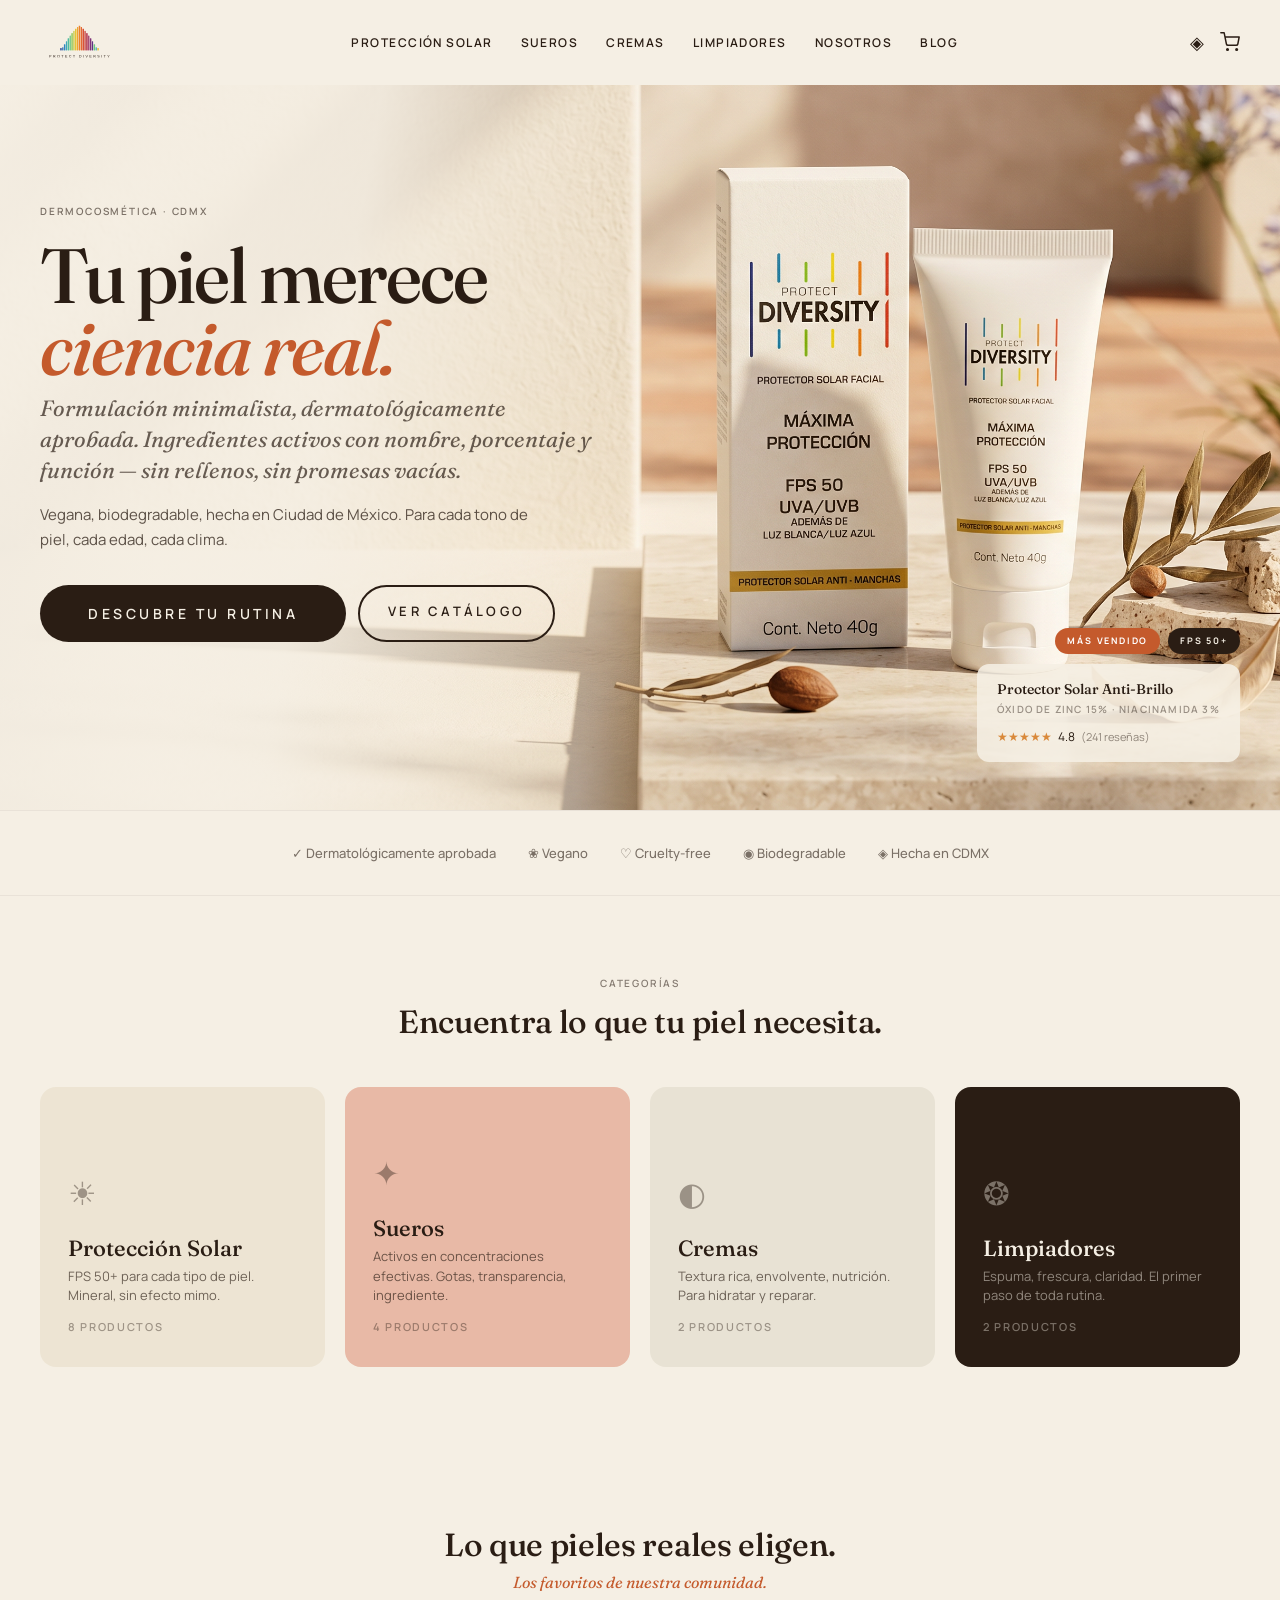
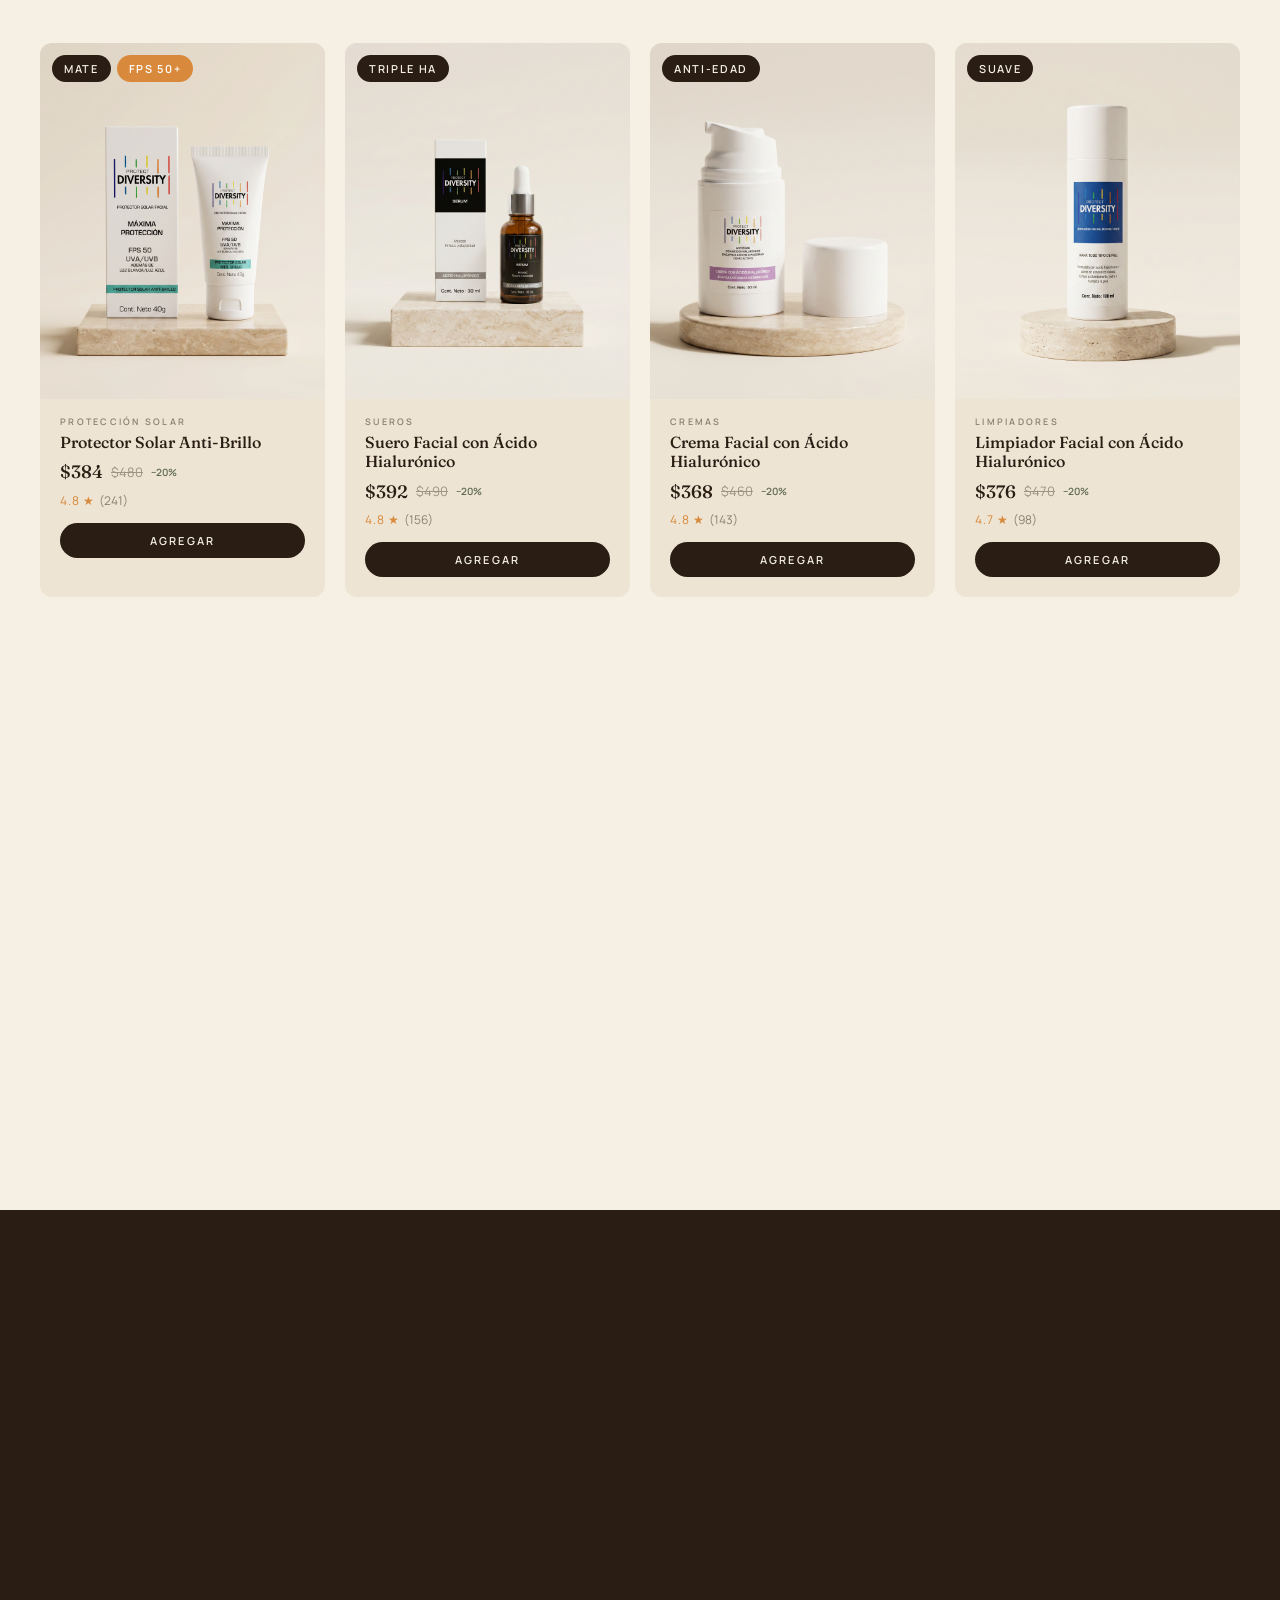
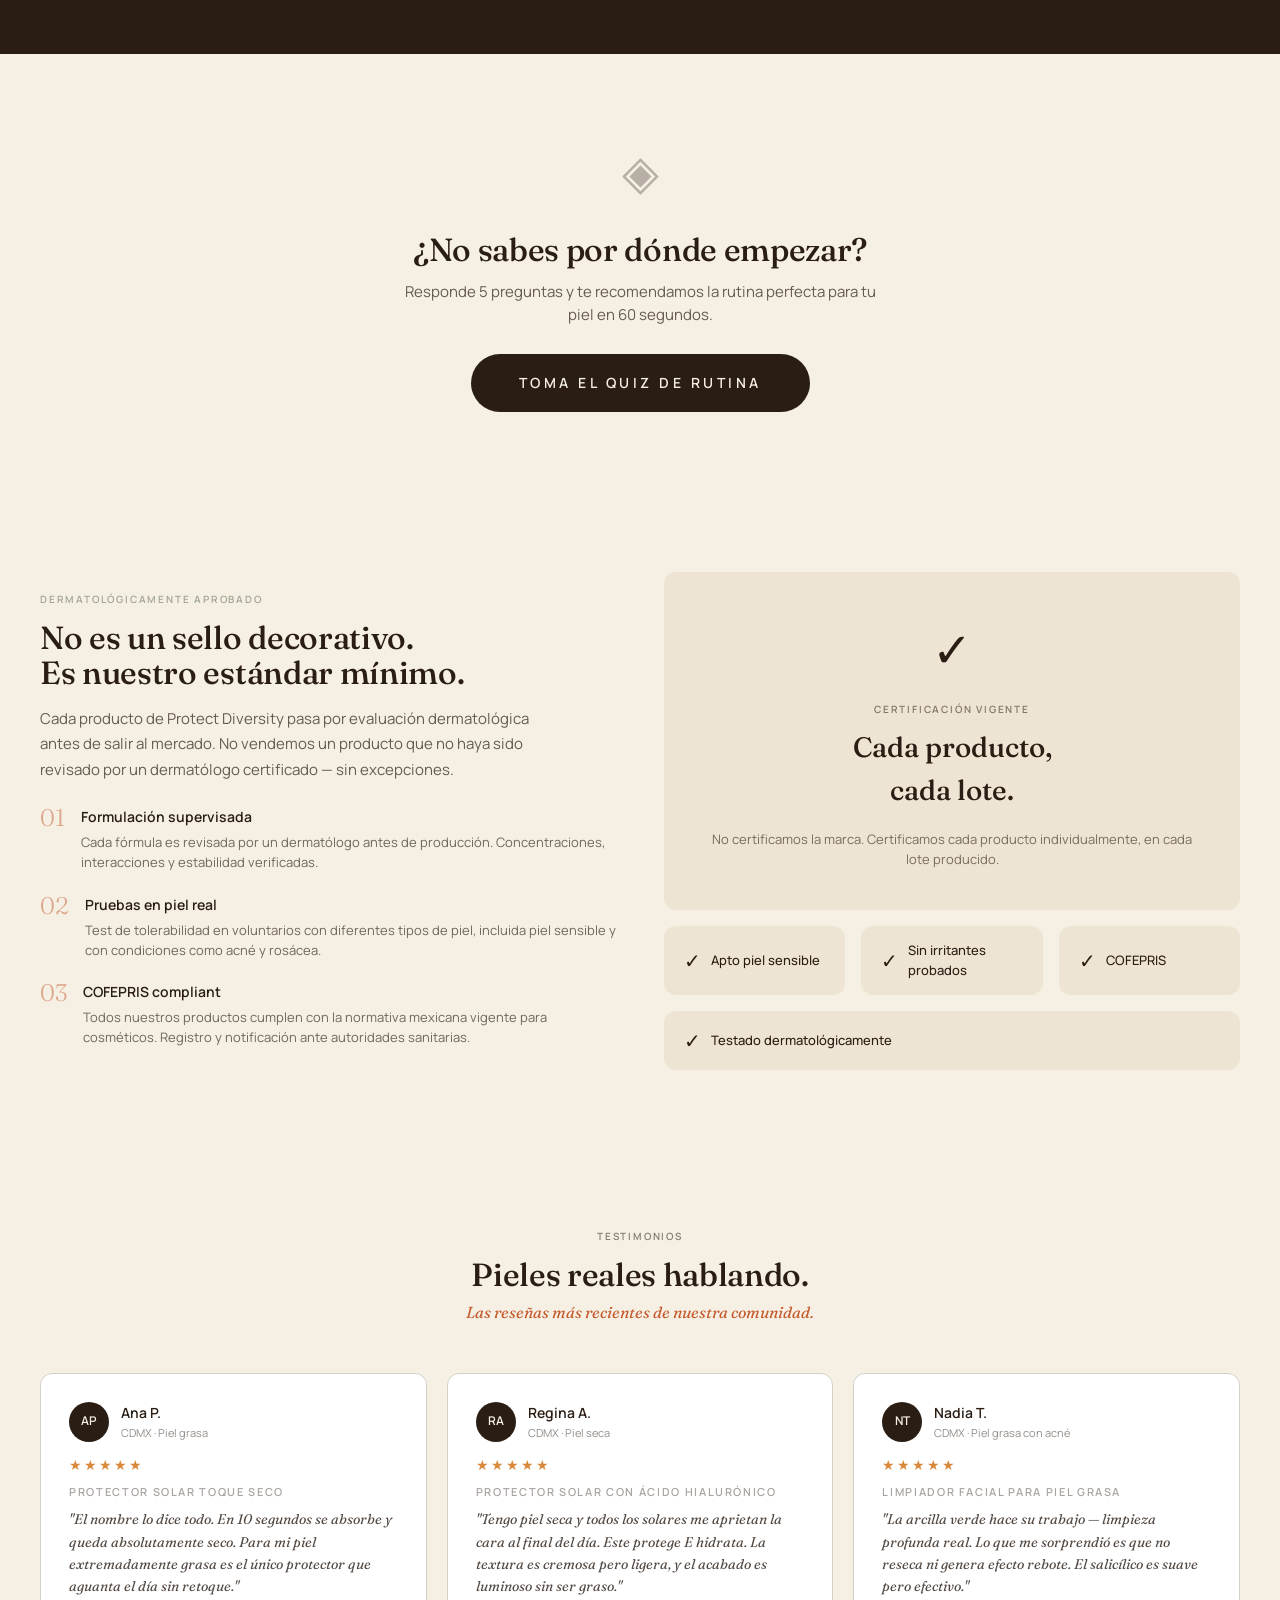
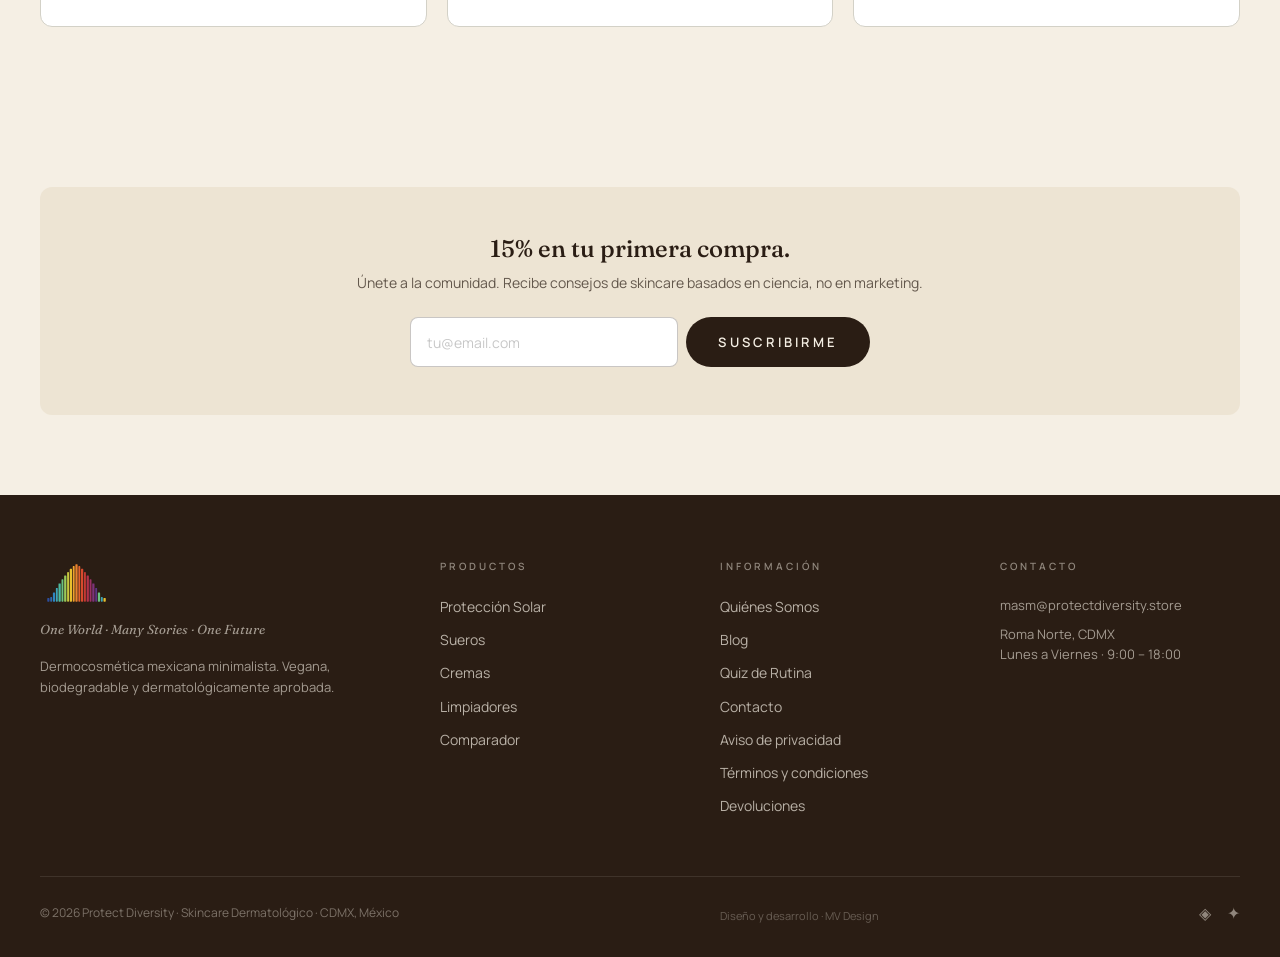
==== index.html @ a9a3f717 "Cliente feedback batch 1: white cast → efecto mimo, SPF → FPS (total), lado a lado → frente a frente" ====
<!DOCTYPE html>
<html lang="es">
<head>
<meta charset="UTF-8">
<meta name="viewport" content="width=device-width, initial-scale=1.0">
<title>Protect Diversity — Skincare Dermatológico · CDMX</title>
<meta name="description" content="Dermocosmética mexicana minimalista. Vegana, biodegradable y dermatológicamente aprobada. Formulada para la diversidad real de pieles mexicanas.">
<meta property="og:type" content="website">
<meta property="og:title" content="Protect Diversity — Skincare Dermatológico · CDMX">
<meta property="og:description" content="Dermocosmética mexicana minimalista. Vegana, biodegradable y dermatológicamente aprobada. Formulada para la diversidad real de pieles mexicanas.">
<meta property="og:image" content="https://protectdiversity.store/img/banners/magnific_premium-sunscreen-website_gJvVzaPSXO.png">
<meta property="og:locale" content="es_MX">
<meta name="twitter:card" content="summary_large_image">
<meta name="twitter:title" content="Protect Diversity — Skincare Dermatológico · CDMX">
<meta name="twitter:description" content="Dermocosmética mexicana minimalista. Vegana, biodegradable y dermatológicamente aprobada. Formulada para la diversidad real de pieles mexicanas.">
<meta name="description" content="Dermocosmética mexicana minimalista. Vegana, biodegradable y dermatológicamente aprobada. Formulada para la diversidad real de pieles mexicanas.">
<link rel="preconnect" href="https://fonts.googleapis.com">
<link rel="preconnect" href="https://fonts.gstatic.com" crossorigin>
<link href="https://fonts.googleapis.com/css2?family=Fraunces:ital,opsz,wght@0,9..144,300;0,9..144,400;0,9..144,500;0,9..144,600;1,9..144,400;1,9..144,500&family=Manrope:wght@300;400;500;600;700&display=swap" rel="stylesheet">
<link rel="stylesheet" href="css/global.css">
<style>
/* ── HOME-SPECIFIC STYLES ── */

/* Hero */
.home-hero {
  min-height: 90vh;
  display: flex;
  align-items: center;
  padding-top: 100px;
  padding-bottom: 64px;
  position: relative;
  overflow: hidden;
}
.home-hero-bg {
  position: absolute;
  inset: 0;
  width: 100%;
  height: 100%;
  object-fit: cover;
  object-position: center;
  z-index: 0;
}
.home-hero-overlay {
  position: absolute;
  inset: 0;
  background: linear-gradient(100deg,
    rgba(245,239,228,0.97) 0%,
    rgba(245,239,228,0.90) 28%,
    rgba(245,239,228,0.20) 48%,
    rgba(245,239,228,0.00) 62%
  );
  z-index: 1;
}
.home-hero .container {
  position: relative;
  z-index: 2;
  width: 100%;
}
.home-hero-content {
  max-width: 560px;
  position: relative;
  z-index: 2;
}

/* Floating product card — bottom right */
.home-hero-product-float {
  position: absolute;
  bottom: 48px;
  right: var(--pad-desktop);
  z-index: 3;
  display: flex;
  flex-direction: column;
  align-items: flex-end;
  gap: 10px;
}
.home-hero-badges {
  display: flex;
  gap: 8px;
}
.home-hero-rank-badge {
  background: var(--terracota);
  color: var(--blanco);
  font-family: 'Manrope', sans-serif;
  font-size: 9px;
  font-weight: 700;
  letter-spacing: 0.2em;
  text-transform: uppercase;
  padding: 6px 12px;
  border-radius: 999px;
}
.home-hero-spf-badge {
  background: var(--cacao);
  color: var(--crema);
  font-family: 'Manrope', sans-serif;
  font-size: 9px;
  font-weight: 700;
  letter-spacing: 0.2em;
  text-transform: uppercase;
  padding: 6px 12px;
  border-radius: 999px;
}
.home-hero-product-meta {
  background: rgba(245,239,228,0.88);
  backdrop-filter: blur(12px);
  -webkit-backdrop-filter: blur(12px);
  border-radius: 12px;
  padding: 16px 20px;
  min-width: 240px;
}
.home-hero-product-meta-name {
  font-family: 'Fraunces', serif;
  font-size: 14px;
  font-weight: 500;
  color: var(--cacao);
  margin-bottom: 4px;
  line-height: 1.3;
}
.home-hero-product-meta-ingr {
  font-family: 'Manrope', sans-serif;
  font-size: 10px;
  font-weight: 600;
  text-transform: uppercase;
  letter-spacing: 0.12em;
  opacity: 0.45;
  color: var(--cacao);
  margin-bottom: 10px;
}
.home-hero-product-meta-rating {
  display: flex;
  align-items: center;
  gap: 6px;
  font-size: 12px;
  color: var(--cacao);
}
.home-hero-product-meta-rating .stars { color: var(--ocre); }
.home-hero-product-meta-rating .count { opacity: 0.5; font-size: 11px; }
.home-hero-eyebrow {
  margin-bottom: 20px;
  color: var(--cacao);
  opacity: 0.6;
}
.home-hero h1 {
  font-family: 'Fraunces', serif;
  font-size: clamp(48px, 6vw, 80px);
  font-weight: 500;
  line-height: 0.95;
  letter-spacing: -0.025em;
  margin-bottom: 8px;
}
.home-hero h1 em {
  font-style: italic;
  color: var(--terracota);
}
.home-hero-sub {
  font-family: 'Fraunces', serif;
  font-style: italic;
  font-size: clamp(18px, 2vw, 22px);
  color: var(--cacao);
  opacity: 0.7;
  margin-bottom: 16px;
  line-height: 1.4;
}
.home-hero-desc {
  font-size: 15px;
  line-height: 1.7;
  opacity: 0.75;
  margin-bottom: 32px;
  max-width: 520px;
}
.home-hero-ctas {
  display: flex;
  gap: 12px;
  flex-wrap: wrap;
}

/* Trust bar */
.trust-bar {
  padding: 32px 0;
  border-top: 1px solid rgba(42,29,20,0.06);
  border-bottom: 1px solid rgba(42,29,20,0.06);
}
.trust-bar .trust-strip { justify-content: center; gap: 32px; }
.trust-bar .trust-badge { font-size: 13px; opacity: 0.6; gap: 6px; }

/* Categories */
.categories-grid {
  display: grid;
  grid-template-columns: repeat(4, 1fr);
  gap: 20px;
}
.category-card {
  border-radius: 16px;
  padding: 40px 28px 32px;
  min-height: 280px;
  display: flex;
  flex-direction: column;
  justify-content: flex-end;
  position: relative;
  overflow: hidden;
  cursor: pointer;
  transition: transform var(--dur-md) var(--ease-out), box-shadow var(--dur-md) var(--ease-out);
  text-decoration: none;
  color: inherit;
}
@media (hover: hover) and (pointer: fine) {
  .category-card:hover { transform: translateY(-5px); box-shadow: 0 12px 32px rgba(42,29,20,0.1); }
  .cat-limpiadores:hover { color: var(--crema); }
}
.category-card-icon {
  font-size: 32px;
  margin-bottom: 16px;
  opacity: 0.4;
}
.category-card h3 {
  font-family: 'Fraunces', serif;
  font-size: 22px;
  font-weight: 500;
  margin-bottom: 6px;
}
.category-card p { font-size: 13px; opacity: 0.65; line-height: 1.5; }
.category-card .count {
  font-size: 11px;
  font-weight: 600;
  text-transform: uppercase;
  letter-spacing: 0.15em;
  opacity: 0.4;
  margin-top: 12px;
}

.cat-solar { background: var(--crema-2); }
.cat-sueros { background: var(--rose); }
.cat-cremas { background: #E8E2D4; }
.cat-limpiadores { background: var(--cacao); color: var(--crema); }
.cat-limpiadores p { opacity: 0.5; }

/* Bestsellers */
.bestsellers-grid {
  display: grid;
  grid-template-columns: repeat(4, minmax(0, 1fr));
  gap: 20px;
}

/* Value props */
.values-grid {
  display: grid;
  grid-template-columns: repeat(4, 1fr);
  gap: 24px;
}
.value-card { text-align: center; padding: 40px 24px; }
.value-number {
  font-family: 'Fraunces', serif;
  font-size: 48px;
  font-weight: 300;
  color: var(--ocre);
  opacity: 0.3;
  line-height: 1;
  margin-bottom: 16px;
}
.value-card h3 {
  font-family: 'Fraunces', serif;
  font-size: 18px;
  font-weight: 500;
  margin-bottom: 8px;
}
.value-card p { font-size: 13px; opacity: 0.7; line-height: 1.6; }

/* Manifesto */
.manifesto {
  padding: 100px 0;
  text-align: center;
  position: relative;
}
.manifesto-logo {
  opacity: 0.06;
  position: absolute;
  top: 50%;
  left: 50%;
  transform: translate(-50%, -50%) scale(3);
  pointer-events: none;
}
.manifesto blockquote {
  font-family: 'Fraunces', serif;
  font-style: italic;
  font-size: clamp(22px, 3vw, 36px);
  font-weight: 400;
  line-height: 1.4;
  color: var(--crema);
  max-width: 800px;
  margin: 0 auto 24px;
  position: relative;
  z-index: 1;
}
.manifesto .attribution {
  font-size: 12px;
  opacity: 0.4;
  letter-spacing: 0.15em;
  text-transform: uppercase;
  color: var(--crema);
  position: relative;
  z-index: 1;
}

/* Quiz CTA */
.quiz-cta {
  text-align: center;
}
.quiz-cta-icon {
  font-size: 48px;
  margin-bottom: 24px;
  opacity: 0.3;
}
.quiz-cta h2 {
  margin-bottom: 12px;
}
.quiz-cta p {
  font-size: 15px;
  opacity: 0.7;
  margin-bottom: 28px;
  max-width: 480px;
  margin-left: auto;
  margin-right: auto;
}

/* Testimonials */
.testimonials-grid {
  display: grid;
  grid-template-columns: repeat(3, 1fr);
  gap: 20px;
}
.testimonial-card { padding: 28px; }
.testimonial-header {
  display: flex;
  align-items: center;
  gap: 12px;
  margin-bottom: 12px;
}
.testimonial-avatar {
  width: 40px;
  height: 40px;
  background: var(--cacao);
  border-radius: 50%;
  display: flex;
  align-items: center;
  justify-content: center;
  color: var(--crema);
  font-size: 12px;
  font-weight: 600;
  flex-shrink: 0;
}
.testimonial-meta .name { font-weight: 600; font-size: 14px; }
.testimonial-meta .info { font-size: 11px; opacity: 0.5; }
.testimonial-stars { color: var(--ocre); font-size: 13px; letter-spacing: 2px; margin-bottom: 8px; }
.testimonial-product {
  font-size: 10px;
  font-weight: 600;
  text-transform: uppercase;
  letter-spacing: 0.15em;
  opacity: 0.5;
  margin-bottom: 8px;
}
.testimonial-text {
  font-family: 'Fraunces', serif;
  font-style: italic;
  font-size: 14px;
  line-height: 1.6;
  opacity: 0.8;
}

/* Responsive */
@media (max-width: 1024px) {
  .home-hero-product-float { display: none; }
  .categories-grid { grid-template-columns: repeat(2, 1fr); }
  .bestsellers-grid { grid-template-columns: repeat(2, 1fr); }
  .values-grid { grid-template-columns: repeat(2, 1fr); }
}
@media (max-width: 768px) {
  .home-hero { min-height: 80vh; padding-top: 120px; padding-bottom: 60px; }
  .home-hero-overlay {
    background: linear-gradient(180deg,
      rgba(245,239,228,0.92) 0%,
      rgba(245,239,228,0.80) 60%,
      rgba(245,239,228,0.75) 100%
    );
  }
  .categories-grid { grid-template-columns: 1fr 1fr; }
  .bestsellers-grid {
    grid-template-columns: repeat(4, 260px);
    overflow-x: auto;
    scroll-snap-type: x mandatory;
    -webkit-overflow-scrolling: touch;
    gap: 12px;
    padding-bottom: 8px;
  }
  .bestsellers-grid > * { scroll-snap-align: start; }
  .values-grid { grid-template-columns: 1fr; }
  .testimonials-grid { grid-template-columns: 1fr; }
}
</style>
</head>
<body>

<!-- ═══ HEADER ═══ -->
<header class="header" id="header">
  <div class="header-inner">
    <a href="index.html" class="logo-link">
      <img src="img/logo-full.svg" alt="Protect Diversity" height="52" style="height:52px;width:auto;">
    </a>
    <nav>
      <ul class="header-nav">
        <li><a href="coleccion.html">Protección Solar</a></li>
        <li><a href="coleccion.html?cat=sueros">Sueros</a></li>
        <li><a href="coleccion.html?cat=cremas">Cremas</a></li>
        <li><a href="coleccion.html?cat=limpiadores">Limpiadores</a></li>
        <li><a href="nosotros.html">Nosotros</a></li>
        <li><a href="blog.html">Blog</a></li>
      </ul>
    </nav>
    <div class="header-icons">
      <button class="header-icon mobile-menu-btn" aria-label="Menú">☰</button>
      <button class="header-icon" aria-label="Buscar">◈</button>
      <button class="header-icon" data-cart-toggle aria-label="Carrito"><svg width="20" height="20" viewBox="0 0 24 24" fill="none" stroke="currentColor" stroke-width="1.75" stroke-linecap="round" stroke-linejoin="round" style="display:block;pointer-events:none;"><circle cx="9" cy="21" r="1"/><circle cx="20" cy="21" r="1"/><path d="M1 1h4l2.68 13.39a2 2 0 002 1.61h9.72a2 2 0 002-1.61L23 6H6"/></svg><span class="cart-count" style="display:none">0</span></button>
    </div>
  </div>
</header>

<!-- Mobile nav -->
<nav class="mobile-nav">
  <button class="mobile-nav-close">✕</button>
  <a href="coleccion.html">Protección Solar</a>
  <a href="coleccion.html?cat=sueros">Sueros</a>
  <a href="coleccion.html?cat=cremas">Cremas</a>
  <a href="coleccion.html?cat=limpiadores">Limpiadores</a>
  <a href="nosotros.html">Nosotros</a>
  <a href="blog.html">Blog</a>
  <a href="contacto.html">Contacto</a>
</nav>

<!-- ═══ HERO ═══ -->
<section class="home-hero">
  <img class="home-hero-bg" src="img/banners/magnific_premium-sunscreen-website_gJvVzaPSXO.png" alt="" aria-hidden="true">
  <div class="home-hero-overlay"></div>

  <div class="container">
    <div class="home-hero-content reveal">
      <p class="eyebrow home-hero-eyebrow">DERMOCOSMÉTICA · CDMX</p>
      <h1>Tu piel merece <em>ciencia real.</em></h1>
      <p class="home-hero-sub">Formulación minimalista, dermatológicamente aprobada. Ingredientes activos con nombre, porcentaje y función — sin rellenos, sin promesas vacías.</p>
      <p class="home-hero-desc">Vegana, biodegradable, hecha en Ciudad de México. Para cada tono de piel, cada edad, cada clima.</p>
      <div class="home-hero-ctas">
        <a href="quiz.html" class="btn-primary btn-primary--large">DESCUBRE TU RUTINA</a>
        <a href="coleccion.html" class="btn-secondary">VER CATÁLOGO</a>
      </div>
    </div>
  </div>

  <!-- Tarjeta flotante producto estrella -->
  <div class="home-hero-product-float reveal reveal-delay-2">
    <div class="home-hero-badges">
      <span class="home-hero-rank-badge">MÁS VENDIDO</span>
      <span class="home-hero-spf-badge">FPS 50+</span>
    </div>
    <div class="home-hero-product-meta">
      <div class="home-hero-product-meta-name">Protector Solar Anti-Brillo</div>
      <div class="home-hero-product-meta-ingr">Óxido de Zinc 15% · Niacinamida 3%</div>
      <div class="home-hero-product-meta-rating">
        <span class="stars">★★★★★</span>
        <span>4.8</span>
        <span class="count">(241 reseñas)</span>
      </div>
    </div>
  </div>
</section>

<!-- ═══ TRUST BAR ═══ -->
<div class="trust-bar">
  <div class="container">
    <div class="trust-strip">
      <span class="trust-badge">✓ Dermatológicamente aprobada</span>
      <span class="trust-badge">❀ Vegano</span>
      <span class="trust-badge">♡ Cruelty-free</span>
      <span class="trust-badge">◉ Biodegradable</span>
      <span class="trust-badge">◈ Hecha en CDMX</span>
    </div>
  </div>
</div>

<!-- ═══ CATEGORÍAS ═══ -->
<section>
  <div class="container">
    <div class="section-intro reveal">
      <p class="eyebrow">CATEGORÍAS</p>
      <h2>Encuentra lo que tu piel necesita.</h2>
    </div>
    <div class="categories-grid">
      <a href="coleccion.html" class="category-card cat-solar reveal reveal-delay-1">
        <span class="category-card-icon">☀</span>
        <h3>Protección Solar</h3>
        <p>FPS 50+ para cada tipo de piel. Mineral, sin efecto mimo.</p>
        <span class="count">8 productos</span>
      </a>
      <a href="coleccion.html?cat=sueros" class="category-card cat-sueros reveal reveal-delay-2">
        <span class="category-card-icon">✦</span>
        <h3>Sueros</h3>
        <p>Activos en concentraciones efectivas. Gotas, transparencia, ingrediente.</p>
        <span class="count">4 productos</span>
      </a>
      <a href="coleccion.html?cat=cremas" class="category-card cat-cremas reveal reveal-delay-3">
        <span class="category-card-icon">◐</span>
        <h3>Cremas</h3>
        <p>Textura rica, envolvente, nutrición. Para hidratar y reparar.</p>
        <span class="count">2 productos</span>
      </a>
      <a href="coleccion.html?cat=limpiadores" class="category-card cat-limpiadores reveal reveal-delay-4">
        <span class="category-card-icon">❂</span>
        <h3>Limpiadores</h3>
        <p>Espuma, frescura, claridad. El primer paso de toda rutina.</p>
        <span class="count">2 productos</span>
      </a>
    </div>
  </div>
</section>

<!-- ═══ BESTSELLERS ═══ -->
<section>
  <div class="container">
    <div class="section-intro reveal">
      <h2>Lo que pieles reales eligen.</h2>
      <p class="subtitle">Los favoritos de nuestra comunidad.</p>
    </div>
    <div class="bestsellers-grid">

      <!-- #1 Protector Solar Anti-Brillo -->
      <a href="producto.html?id=PS-ANTIBRILLO" class="product-card reveal reveal-delay-1">
        <div class="product-card-img">
          <img src="img/Productos Editados/ps-antibrillo-2.png" alt="Protector Solar Anti-Brillo"
               onmouseover="this.src='img/Productos Editados/ps-antibrillo-2.png'"
               onmouseout="this.src='img/Productos Editados/ps-antibrillo-2.png'" loading="lazy">
          <div class="pills"><span class="pill pill--cacao">MATE</span><span class="pill pill--ocre">FPS 50+</span></div>
        </div>
        <div class="product-card-body">
          <p class="product-card-category">PROTECCIÓN SOLAR</p>
          <h3 class="product-card-name">Protector Solar Anti-Brillo</h3>
          <div class="product-card-price">
            <span class="current">$384</span><span class="compare">$480</span><span class="discount">−20%</span>
          </div>
          <div class="product-card-rating">
            <span class="stars" style="color:var(--ocre)">4.8 ★</span>
            <span class="score" style="font-size:12px;opacity:0.5;">(241)</span>
          </div>
          <button class="product-card-btn" data-add-to-cart data-product-id="PS-ANTIBRILLO" data-product-name="Protector Solar Anti-Brillo" data-product-price="384">AGREGAR</button>
        </div>
      </a>

      <!-- #2 Suero Facial con Ácido Hialurónico -->
      <a href="producto.html?id=SU-HIALURONICO" class="product-card reveal reveal-delay-2">
        <div class="product-card-img">
          <img src="img/Productos Editados/su-hialuronico-2.png" alt="Suero Facial con Ácido Hialurónico"
               onmouseover="this.src='img/Productos Editados/su-hialuronico-2.png'"
               onmouseout="this.src='img/Productos Editados/su-hialuronico-2.png'" loading="lazy">
          <div class="pills"><span class="pill pill--cacao">TRIPLE HA</span></div>
        </div>
        <div class="product-card-body">
          <p class="product-card-category">SUEROS</p>
          <h3 class="product-card-name">Suero Facial con Ácido Hialurónico</h3>
          <div class="product-card-price">
            <span class="current">$392</span><span class="compare">$490</span><span class="discount">−20%</span>
          </div>
          <div class="product-card-rating">
            <span class="stars" style="color:var(--ocre)">4.8 ★</span>
            <span class="score" style="font-size:12px;opacity:0.5;">(156)</span>
          </div>
          <button class="product-card-btn" data-add-to-cart data-product-id="SU-HIALURONICO" data-product-name="Suero Facial con Ácido Hialurónico" data-product-price="392">AGREGAR</button>
        </div>
      </a>

      <!-- #3 Crema Facial con Ácido Hialurónico -->
      <a href="producto.html?id=CR-HIALURONICO" class="product-card reveal reveal-delay-3">
        <div class="product-card-img">
          <img src="img/Productos Editados/cr-hialuronico-2.png" alt="Crema Facial con Ácido Hialurónico"
               onmouseover="this.src='img/Productos Editados/cr-hialuronico-2.png'"
               onmouseout="this.src='img/Productos Editados/cr-hialuronico-2.png'" loading="lazy">
          <div class="pills"><span class="pill pill--cacao">ANTI-EDAD</span></div>
        </div>
        <div class="product-card-body">
          <p class="product-card-category">CREMAS</p>
          <h3 class="product-card-name">Crema Facial con Ácido Hialurónico</h3>
          <div class="product-card-price">
            <span class="current">$368</span><span class="compare">$460</span><span class="discount">−20%</span>
          </div>
          <div class="product-card-rating">
            <span class="stars" style="color:var(--ocre)">4.8 ★</span>
            <span class="score" style="font-size:12px;opacity:0.5;">(143)</span>
          </div>
          <button class="product-card-btn" data-add-to-cart data-product-id="CR-HIALURONICO" data-product-name="Crema Facial con Ácido Hialurónico" data-product-price="368">AGREGAR</button>
        </div>
      </a>

      <!-- #4 Limpiador Facial con Ácido Hialurónico -->
      <a href="producto.html?id=LI-HIALURONICO" class="product-card reveal reveal-delay-4">
        <div class="product-card-img">
          <img src="img/Productos Editados/li-hialuronico-1.png" alt="Limpiador Facial con Ácido Hialurónico" loading="lazy">
          <div class="pills"><span class="pill pill--cacao">SUAVE</span></div>
        </div>
        <div class="product-card-body">
          <p class="product-card-category">LIMPIADORES</p>
          <h3 class="product-card-name">Limpiador Facial con Ácido Hialurónico</h3>
          <div class="product-card-price">
            <span class="current">$376</span><span class="compare">$470</span><span class="discount">−20%</span>
          </div>
          <div class="product-card-rating">
            <span class="stars" style="color:var(--ocre)">4.7 ★</span>
            <span class="score" style="font-size:12px;opacity:0.5;">(98)</span>
          </div>
          <button class="product-card-btn" data-add-to-cart data-product-id="LI-HIALURONICO" data-product-name="Limpiador Facial con Ácido Hialurónico" data-product-price="376">AGREGAR</button>
        </div>
      </a>

    </div>
  </div>
</section>

<!-- ═══ PROPUESTA DE VALOR ═══ -->
<section>
  <div class="container">
    <div class="section-intro reveal">
      <h2>Pieles diversas, fórmulas que respetan.</h2>
      <p class="subtitle">Sin rellenos, sin ingredientes escondidos, sin promesas infladas.</p>
    </div>
    <div class="values-grid">
      <div class="card value-card reveal reveal-delay-1">
        <div class="value-number">01</div>
        <h3>Formulación minimalista</h3>
        <p>Ingredientes activos en concentraciones efectivas, sin rellenos. Listas cortas, transparentes, con porcentajes a la vista.</p>
      </div>
      <div class="card value-card reveal reveal-delay-2">
        <div class="value-number">02</div>
        <h3>Hecha para piel mexicana</h3>
        <p>Formulamos considerando subtonos rosado y amarillo, fototipos III-V, melasma, manchas y la realidad de un país soleado.</p>
      </div>
      <div class="card value-card reveal reveal-delay-3">
        <div class="value-number">03</div>
        <h3>Ética con compromiso</h3>
        <p>100% vegana, libre de crueldad animal, biodegradable, empaques reciclables. No es una etiqueta — es la regla de formulación.</p>
      </div>
      <div class="card value-card reveal reveal-delay-4">
        <div class="value-number">04</div>
        <h3>Transparencia radical</h3>
        <p>Nombres comerciales + INCI + porcentajes + función. Sin ingredientes escondidos. Sin promesas infladas.</p>
      </div>
    </div>
  </div>
</section>

<!-- ═══ MANIFIESTO ═══ -->
<section class="section-dark manifesto">
  <div class="container">
    <div class="reveal">
      <blockquote>"Nacimos en Ciudad de México con una convicción radical: la belleza no debería estandarizarse. Por eso formulamos en minúsculo — sin rellenos, sin perfumes innecesarios, sin promesas infladas."</blockquote>
      <p class="attribution">— Protect Diversity · CDMX</p>
    </div>
  </div>
</section>

<!-- ═══ QUIZ CTA ═══ -->
<section class="quiz-cta">
  <div class="container reveal">
    <div class="quiz-cta-icon">◈</div>
    <h2>¿No sabes por dónde empezar?</h2>
    <p>Responde 5 preguntas y te recomendamos la rutina perfecta para tu piel en 60 segundos.</p>
    <a href="quiz.html" class="btn-primary btn-primary--large">TOMA EL QUIZ DE RUTINA</a>
  </div>
</section>

<!-- ═══ DERMA-APROBADO ═══ -->
<section class="derma-section">
  <div class="container">
    <div class="derma-grid">
      <div class="reveal">
        <p class="eyebrow" style="color:var(--salvia);">DERMATOLÓGICAMENTE APROBADO</p>
        <h2 style="margin:12px 0 16px;">No es un sello decorativo.<br>Es nuestro estándar mínimo.</h2>
        <p style="font-size:15px;opacity:0.7;line-height:1.7;max-width:520px;">Cada producto de Protect Diversity pasa por evaluación dermatológica antes de salir al mercado. No vendemos un producto que no haya sido revisado por un dermatólogo certificado — sin excepciones.</p>
        <div class="derma-points">
          <div class="derma-point reveal reveal-delay-1">
            <div class="derma-point-num">01</div>
            <div>
              <h4>Formulación supervisada</h4>
              <p>Cada fórmula es revisada por un dermatólogo antes de producción. Concentraciones, interacciones y estabilidad verificadas.</p>
            </div>
          </div>
          <div class="derma-point reveal reveal-delay-2">
            <div class="derma-point-num">02</div>
            <div>
              <h4>Pruebas en piel real</h4>
              <p>Test de tolerabilidad en voluntarios con diferentes tipos de piel, incluida piel sensible y con condiciones como acné y rosácea.</p>
            </div>
          </div>
          <div class="derma-point reveal reveal-delay-3">
            <div class="derma-point-num">03</div>
            <div>
              <h4>COFEPRIS compliant</h4>
              <p>Todos nuestros productos cumplen con la normativa mexicana vigente para cosméticos. Registro y notificación ante autoridades sanitarias.</p>
            </div>
          </div>
        </div>
      </div>
      <div class="reveal reveal-delay-2">
        <div class="card" style="padding:40px;text-align:center;background:var(--crema-2);">
          <p style="font-size:48px;margin-bottom:16px;">✓</p>
          <p class="eyebrow" style="margin-bottom:8px;">Certificación vigente</p>
          <p style="font-family:'Fraunces',serif;font-size:28px;font-weight:500;margin-bottom:16px;">Cada producto,<br>cada lote.</p>
          <p style="font-size:13px;opacity:0.6;line-height:1.6;">No certificamos la marca. Certificamos cada producto individualmente, en cada lote producido.</p>
        </div>
        <div class="derma-badge-row" style="margin-top:16px;">
          <div class="derma-badge"><span class="derma-badge-icon">✓</span><span>Apto piel sensible</span></div>
          <div class="derma-badge"><span class="derma-badge-icon">✓</span><span>Sin irritantes probados</span></div>
          <div class="derma-badge"><span class="derma-badge-icon">✓</span><span>COFEPRIS</span></div>
          <div class="derma-badge"><span class="derma-badge-icon">✓</span><span>Testado dermatológicamente</span></div>
        </div>
      </div>
    </div>
  </div>
</section>

<!-- ═══ TESTIMONIOS ═══ -->
<section>
  <div class="container">
    <div class="section-intro reveal">
      <p class="eyebrow">TESTIMONIOS</p>
      <h2>Pieles reales hablando.</h2>
      <p class="subtitle">Las reseñas más recientes de nuestra comunidad.</p>
    </div>
    <div class="testimonials-grid" id="homeTestimonials"></div>
  </div>
</section>

<!-- ═══ NEWSLETTER ═══ -->
<section>
  <div class="container">
    <div class="newsletter reveal">
      <h3>15% en tu primera compra.</h3>
      <p>Únete a la comunidad. Recibe consejos de skincare basados en ciencia, no en marketing.</p>
      <form class="newsletter-form" onsubmit="event.preventDefault(); this.querySelector('button').textContent='¡LISTO!'; this.querySelector('input').value='';">
        <input type="email" class="input" placeholder="tu@email.com" required>
        <button type="submit" class="btn-primary">SUSCRIBIRME</button>
      </form>
    </div>
  </div>
</section>

<!-- ═══ FOOTER ═══ -->
<footer class="footer">
  <div class="container">
    <div class="footer-grid">
      <div class="footer-col">
        <img src="img/isotipo.svg" alt="Protect Diversity" height="48" style="height:48px;width:auto;">
        <p class="footer-tagline">One World · Many Stories · One Future</p>
        <p style="margin-top:16px;">Dermocosmética mexicana minimalista. Vegana, biodegradable y dermatológicamente aprobada.</p>
      </div>
      <div class="footer-col">
        <h4>Productos</h4>
        <ul>
          <li><a href="coleccion.html">Protección Solar</a></li>
          <li><a href="coleccion.html?cat=sueros">Sueros</a></li>
          <li><a href="coleccion.html?cat=cremas">Cremas</a></li>
          <li><a href="coleccion.html?cat=limpiadores">Limpiadores</a></li>
          <li><a href="comparador.html">Comparador</a></li>
        </ul>
      </div>
      <div class="footer-col">
        <h4>Información</h4>
        <ul>
          <li><a href="nosotros.html">Quiénes Somos</a></li>
          <li><a href="blog.html">Blog</a></li>
          <li><a href="quiz.html">Quiz de Rutina</a></li>
          <li><a href="contacto.html">Contacto</a></li>
          <li><a href="privacidad.html">Aviso de privacidad</a></li>
          <li><a href="terminos.html">Términos y condiciones</a></li>
          <li><a href="devoluciones.html">Devoluciones</a></li>
        </ul>
      </div>
      <div class="footer-col">
        <h4>Contacto</h4>
        <p>masm@protectdiversity.store</p>
        <p style="margin-top:8px;">Roma Norte, CDMX<br>Lunes a Viernes · 9:00 – 18:00</p>
      </div>
    </div>
    <div class="footer-bottom">
      <p>© 2026 Protect Diversity · Skincare Dermatológico · CDMX, México</p>
        <p style="margin-top:6px;font-size:11px;opacity:0.3;">Diseño y desarrollo · MV Design</p>
      <div class="footer-social">
        <a href="#" aria-label="Instagram">◈</a>
        <a href="#" aria-label="TikTok">✦</a>
      </div>
    </div>
  </div>
</footer>

<!-- ═══ CART DRAWER ═══ -->
<div class="cart-overlay"></div>
<div class="cart-drawer">
  <div class="cart-drawer-header">
    <h3>Tu carrito</h3>
    <button class="cart-drawer-close">✕</button>
  </div>
  <div class="cart-drawer-items">
    <div class="cart-drawer-empty">
      <p>Tu carrito está vacía</p>
      <a href="coleccion.html" class="btn-secondary">Explorar productos</a>
    </div>
  </div>
  <div class="cart-drawer-footer" style="display:none">
    <div class="cart-drawer-subtotal">
      <span>Subtotal</span>
      <span class="amount">$0</span>
    </div>
    <p class="cart-drawer-shipping">Envío gratis en compras desde $1,200</p>
    <a href="carrito.html" class="btn-primary btn-primary--full">VER CARRITO</a>
  </div>
</div>

<script src="js/global.js"></script>
<script src="js/products.js"></script>
<script src="js/reviews.js"></script>
<script>
(function() {
  // Render home testimonials from most recent reviews
  var container = document.getElementById('homeTestimonials');
  if (!container) return;
  var recent = PD.getRecentReviews(3);
  var starsHtml = function(n) {
    return '<span style="color:var(--ocre);font-size:14px">' + '★'.repeat(n) + '☆'.repeat(5-n) + '</span>';
  };
  var productNames = {};
  (PD.catalog || []).forEach(function(p) { productNames[p.id] = p.name; });
  container.innerHTML = recent.map(function(r, i) {
    var initials = r.name.split(' ').map(function(w) { return w[0]; }).join('').substring(0,2);
    return '<div class="card card--white testimonial-card visible">' +
      '<div class="testimonial-header">' +
        '<div class="testimonial-avatar">' + initials + '</div>' +
        '<div class="testimonial-meta">' +
          '<div class="name">' + r.name + '</div>' +
          '<div class="info">' + r.city + ' · ' + r.skin + '</div>' +
        '</div>' +
      '</div>' +
      '<div class="testimonial-stars" style="margin:8px 0;">' + starsHtml(r.stars) + '</div>' +
      '<p class="testimonial-product" style="font-size:11px;font-weight:600;text-transform:uppercase;letter-spacing:0.15em;opacity:0.4;margin-bottom:8px;">' + (productNames[r.productId] || '') + '</p>' +
      '<p class="testimonial-text">"' + r.text + '"</p>' +
    '</div>';
  }).join('');
})();
</script>
</body>
</html>
---- css/global.css ----
/* ═══════════════════════════════════════════════════════════
   PROTECT DIVERSITY — Global Design System
   Brand Book v1.0 · 2026
   ═══════════════════════════════════════════════════════════ */

/* ── RESET ── */
*, *::before, *::after { margin: 0; padding: 0; box-sizing: border-box; }

/* ── VARIABLES ── */
:root {
  --crema: #F5EFE4;
  --crema-2: #EDE4D3;
  --cacao: #2A1D14;
  --terracota: #C45A2C;
  --ocre: #D9893B;
  --salvia: #5E6B4E;
  --rose: #E8B9A6;
  --blanco: #FFFFFF;
  --gris-borde: #D3D1C7;
  --max-width: 1400px;
  --pad-desktop: 40px;
  --pad-mobile: 16px;

  /* Easing curves */
  --ease-out: cubic-bezier(0.23, 1, 0.32, 1);
  --ease-in-out: cubic-bezier(0.77, 0, 0.175, 1);
  --ease-drawer: cubic-bezier(0.32, 0.72, 0, 1);

  /* Timing tokens */
  --dur-press: 120ms;
  --dur-fast: 160ms;
  --dur-md: 200ms;
  --dur-lg: 350ms;
}

/* ── BASE ── */
html { scroll-behavior: smooth; }

body {
  font-family: 'Manrope', sans-serif;
  background: var(--crema);
  color: var(--cacao);
  font-size: 15px;
  line-height: 1.55;
  -webkit-font-smoothing: antialiased;
  -moz-osx-font-smoothing: grayscale;
}

a { color: var(--cacao); text-decoration: none; }
a { transition: opacity var(--dur-fast) var(--ease-out); }
a:hover { opacity: 0.7; }

img { max-width: 100%; display: block; }
ul { list-style: none; }
button { cursor: pointer; font-family: inherit; }

/* ── CONTAINER ── */
.container {
  max-width: var(--max-width);
  margin: 0 auto;
  padding: 0 var(--pad-desktop);
}

@media (max-width: 768px) {
  .container { padding: 0 var(--pad-mobile); }
}

/* ── TYPOGRAPHY (Brand Book p.21) ── */
.display {
  font-family: 'Fraunces', serif;
  font-size: clamp(42px, 5vw, 72px);
  font-weight: 500;
  line-height: 0.95;
  letter-spacing: -0.025em;
}

h1, .h1 {
  font-family: 'Fraunces', serif;
  font-size: clamp(28px, 3.5vw, 42px);
  font-weight: 500;
  line-height: 1.0;
  letter-spacing: -0.015em;
  text-wrap: balance;
}

h2, .h2 {
  font-family: 'Fraunces', serif;
  font-size: clamp(22px, 2.5vw, 36px);
  font-weight: 500;
  line-height: 1.1;
  letter-spacing: -0.01em;
  text-wrap: balance;
}

h3, .h3 {
  font-family: 'Fraunces', serif;
  font-size: clamp(16px, 1.5vw, 20px);
  font-weight: 500;
  line-height: 1.2;
  text-wrap: pretty;
}

.lead {
  font-family: 'Manrope', sans-serif;
  font-size: 14px;
  font-weight: 400;
  line-height: 1.55;
}

.body-text {
  font-family: 'Manrope', sans-serif;
  font-size: 15px;
  font-weight: 400;
  line-height: 1.55;
}

.caption {
  font-family: 'Manrope', sans-serif;
  font-size: 12px;
  font-weight: 400;
  line-height: 1.45;
}

.eyebrow {
  font-family: 'Manrope', sans-serif;
  font-size: 10px;
  font-weight: 600;
  text-transform: uppercase;
  letter-spacing: 0.18em;
  opacity: 0.55;
}

.cta-text {
  font-family: 'Manrope', sans-serif;
  font-weight: 600;
  text-transform: uppercase;
  letter-spacing: 0.25em;
}

.quote {
  font-family: 'Fraunces', serif;
  font-style: italic;
  font-weight: 400;
  line-height: 1.3;
}

/* ── SECTION SPACING ── */
section { padding: 80px 0; }
@media (max-width: 768px) { section { padding: 56px 0; } }

.section-intro {
  text-align: center;
  margin-bottom: 48px;
}

.section-intro .eyebrow { margin-bottom: 12px; }
.section-intro h2 { margin-bottom: 8px; }

.section-intro .subtitle {
  font-family: 'Fraunces', serif;
  font-style: italic;
  color: var(--terracota);
  font-size: 16px;
}

/* ── BUTTONS ── */
.btn-primary {
  display: inline-block;
  background: var(--cacao);
  color: var(--crema);
  border: none;
  border-radius: 999px;
  padding: 16px 32px;
  font-family: 'Manrope', sans-serif;
  font-size: 13px;
  font-weight: 600;
  text-transform: uppercase;
  letter-spacing: 0.25em;
  cursor: pointer;
  transition: opacity var(--dur-fast) var(--ease-out), transform var(--dur-press) var(--ease-out), box-shadow var(--dur-md) var(--ease-out);
  text-align: center;
}
.btn-primary:hover { opacity: 0.85; color: var(--crema); box-shadow: 0 4px 16px rgba(42,29,20,0.15); }
.btn-primary:active { transform: scale(0.97); box-shadow: none; }
.btn-primary--full { display: block; width: 100%; }
.btn-primary--large { padding: 18px 48px; font-size: 14px; }
.btn-primary--ocre { background: var(--ocre); }

.btn-secondary {
  display: inline-block;
  background: transparent;
  color: var(--cacao);
  border: 2px solid var(--cacao);
  border-radius: 999px;
  padding: 14px 28px;
  font-family: 'Manrope', sans-serif;
  font-size: 13px;
  font-weight: 600;
  text-transform: uppercase;
  letter-spacing: 0.25em;
  cursor: pointer;
  transition: opacity var(--dur-fast) var(--ease-out), transform var(--dur-press) var(--ease-out), background var(--dur-md) var(--ease-out), color var(--dur-md) var(--ease-out);
  text-decoration: none;
}
.btn-secondary:hover { background: var(--cacao); color: var(--crema); opacity: 1; }
.btn-secondary:active { transform: scale(0.97); }

/* ── PILLS ── */
.pill {
  display: inline-block;
  font-size: 11px;
  font-weight: 600;
  text-transform: uppercase;
  letter-spacing: 0.15em;
  padding: 5px 12px;
  border-radius: 999px;
}
.pill--cacao { background: var(--cacao); color: var(--crema); }
.pill--ocre { background: var(--ocre); color: var(--blanco); }
.pill--terracota { background: var(--terracota); color: var(--blanco); }
.pill--salvia { background: var(--salvia); color: var(--blanco); }
.pill--outline { background: transparent; border: 1px solid var(--cacao); color: var(--cacao); }

/* ── CARDS ── */
.card {
  background: var(--crema-2);
  border-radius: 12px;
  padding: 32px;
}
.card--white {
  background: var(--blanco);
  border: 0.5px solid var(--gris-borde);
}

/* ── INPUTS ── */
.input {
  width: 100%;
  background: var(--blanco);
  border: 1px solid rgba(42,29,20,0.25);
  border-radius: 8px;
  padding: 14px 16px;
  font-family: 'Manrope', sans-serif;
  font-size: 14px;
  color: var(--cacao);
  outline: none;
  transition: border-color var(--dur-md) var(--ease-out), box-shadow var(--dur-md) var(--ease-out);
}
.input:focus { border-color: var(--cacao); box-shadow: 0 0 0 3px rgba(42,29,20,0.08); }
.input::placeholder { opacity: 0.4; }

.input-label {
  display: block;
  font-size: 10px;
  font-weight: 600;
  text-transform: uppercase;
  letter-spacing: 0.25em;
  margin-bottom: 6px;
}

/* ── TRUST BADGES ── */
.trust-strip {
  display: flex;
  flex-wrap: wrap;
  gap: 16px;
  justify-content: center;
}
.trust-badge {
  font-size: 12px;
  font-weight: 500;
  display: flex;
  align-items: center;
  gap: 4px;
  opacity: 0.75;
}

/* ── HEADER ── */
.header {
  position: fixed;
  top: 0;
  left: 0;
  right: 0;
  z-index: 1000;
  background: var(--crema);
  border-bottom: 1px solid transparent;
  transition: border-color var(--dur-lg) var(--ease-out), box-shadow var(--dur-lg) var(--ease-out);
}
.header.scrolled { border-bottom-color: rgba(42,29,20,0.08); box-shadow: 0 1px 12px rgba(42,29,20,0.04); }

.header-inner {
  max-width: var(--max-width);
  margin: 0 auto;
  padding: 16px var(--pad-desktop);
  display: flex;
  align-items: center;
  justify-content: space-between;
}

.header-nav {
  display: flex;
  gap: 28px;
  list-style: none;
}
.header-nav a {
  text-decoration: none;
  color: var(--cacao);
  font-size: 12px;
  font-weight: 600;
  text-transform: uppercase;
  letter-spacing: 0.12em;
  position: relative;
  transition: opacity var(--dur-fast) var(--ease-out);
}
.header-nav a::after {
  content: '';
  position: absolute;
  bottom: -4px;
  left: 0;
  width: 100%;
  height: 1.5px;
  background: var(--cacao);
  transform: scaleX(0);
  transform-origin: right;
  transition: transform var(--dur-md) var(--ease-out);
}
.header-nav a:hover { opacity: 1; }
.header-nav a:hover::after { transform: scaleX(1); transform-origin: left; }
.header-nav a.active::after { transform: scaleX(1); }

.header-icons {
  display: flex;
  gap: 16px;
  align-items: center;
}
.header-icon {
  font-size: 18px;
  color: var(--cacao);
  cursor: pointer;
  transition: opacity var(--dur-fast) var(--ease-out), transform var(--dur-press) var(--ease-out);
  background: none;
  border: none;
  position: relative;
}
.header-icon:hover { opacity: 0.6; }
.header-icon:active { transform: scale(0.9); }

.cart-count {
  position: absolute;
  top: -6px;
  right: -8px;
  background: var(--terracota);
  color: var(--blanco);
  font-size: 9px;
  font-weight: 700;
  width: 16px;
  height: 16px;
  border-radius: 50%;
  display: flex;
  align-items: center;
  justify-content: center;
  transition: transform var(--dur-press) var(--ease-out);
}
.cart-count.pop {
  animation: badge-pop var(--dur-md) var(--ease-out);
}
@keyframes badge-pop {
  0% { transform: scale(1); }
  50% { transform: scale(1.35); }
  100% { transform: scale(1); }
}

.breadcrumb {
  max-width: var(--max-width);
  margin: 0 auto;
  padding: 8px var(--pad-desktop);
  font-size: 12px;
  color: var(--cacao);
  opacity: 0.5;
  letter-spacing: 0.05em;
}
.breadcrumb span { margin: 0 6px; }
.breadcrumb a { opacity: 0.7; }
.breadcrumb a:hover { opacity: 1; }

/* Mobile nav */
.mobile-menu-btn {
  display: none;
  background: none;
  border: none;
  font-size: 22px;
  color: var(--cacao);
  cursor: pointer;
  transition: opacity 0.15s var(--ease-out);
}
.mobile-menu-btn:hover { opacity: 0.6; }

.mobile-nav {
  display: flex;
  position: fixed;
  top: 0;
  left: 0;
  right: 0;
  bottom: 0;
  background: var(--crema);
  z-index: 2000;
  padding: 80px var(--pad-mobile) 40px;
  flex-direction: column;
  gap: 0;
  transform: translateX(-100%);
  visibility: hidden;
  transition: transform 0.38s var(--ease-drawer), visibility 0.38s;
}
.mobile-nav.open {
  transform: translateX(0);
  visibility: visible;
}
.mobile-nav a {
  display: block;
  padding: 16px 0;
  font-size: 18px;
  font-family: 'Fraunces', serif;
  font-weight: 500;
  border-bottom: 1px solid rgba(42,29,20,0.08);
  opacity: 0;
  transform: translateX(-12px);
  transition: opacity 0.3s var(--ease-out), transform 0.3s var(--ease-out);
}
.mobile-nav.open a {
  opacity: 1;
  transform: translateX(0);
}
.mobile-nav.open a:nth-child(2) { transition-delay: 40ms; }
.mobile-nav.open a:nth-child(3) { transition-delay: 80ms; }
.mobile-nav.open a:nth-child(4) { transition-delay: 120ms; }
.mobile-nav.open a:nth-child(5) { transition-delay: 160ms; }
.mobile-nav.open a:nth-child(6) { transition-delay: 200ms; }
.mobile-nav.open a:nth-child(7) { transition-delay: 240ms; }
.mobile-nav-close {
  position: absolute;
  top: 20px;
  right: 20px;
  background: none;
  border: none;
  font-size: 24px;
  cursor: pointer;
  color: var(--cacao);
  transition: opacity var(--dur-fast) var(--ease-out), transform var(--dur-press) var(--ease-out);
}
.mobile-nav-close:hover { opacity: 0.5; }
.mobile-nav-close:active { transform: scale(0.85); }

@media (max-width: 768px) {
  .header-inner { padding: 12px var(--pad-mobile); }
  .header-nav { display: none; }
  .mobile-menu-btn { display: block; }
  .breadcrumb { padding: 8px var(--pad-mobile); }
}

/* ── FOOTER ── */
.footer {
  background: var(--cacao);
  padding: 64px 0 32px;
  color: var(--crema);
}
.footer a { color: var(--crema); opacity: 0.7; }
.footer a:hover { opacity: 1; }

.footer-grid {
  display: grid;
  grid-template-columns: 1.5fr 1fr 1fr 1fr;
  gap: 40px;
  margin-bottom: 48px;
}

.footer-col h4 {
  font-family: 'Manrope', sans-serif;
  font-size: 10px;
  font-weight: 600;
  text-transform: uppercase;
  letter-spacing: 0.3em;
  margin-bottom: 20px;
  opacity: 0.5;
}
.footer-col ul { list-style: none; }
.footer-col li { margin-bottom: 10px; }
.footer-col a { font-size: 14px; }
.footer-col p { font-size: 13px; opacity: 0.6; line-height: 1.6; }

.footer-tagline {
  font-family: 'Fraunces', serif;
  font-style: italic;
  font-size: 14px;
  opacity: 0.5;
  margin-top: 12px;
}

.footer-bottom {
  border-top: 1px solid rgba(245,239,228,0.1);
  padding-top: 24px;
  display: flex;
  justify-content: space-between;
  align-items: center;
}
.footer-bottom p { font-size: 12px; opacity: 0.4; }
.footer-social { display: flex; gap: 16px; }
.footer-social a { font-size: 16px; opacity: 0.5; }
.footer-social a:hover { opacity: 1; }

@media (max-width: 768px) {
  .footer-grid { grid-template-columns: 1fr 1fr; gap: 32px; }
  .footer-bottom { flex-direction: column; gap: 12px; text-align: center; }
}

/* ── CART DRAWER ── */
.cart-overlay {
  position: fixed;
  inset: 0;
  background: rgba(42,29,20,0.4);
  z-index: 3000;
  opacity: 0;
  pointer-events: none;
  transition: opacity 0.35s var(--ease-out);
}
.cart-overlay.open { opacity: 1; pointer-events: auto; }

.cart-drawer {
  position: fixed;
  top: 0;
  right: 0;
  bottom: 0;
  width: 420px;
  max-width: 90vw;
  background: var(--crema);
  z-index: 3001;
  transform: translateX(100%);
  transition: transform 0.42s var(--ease-drawer);
  display: flex;
  flex-direction: column;
}
.cart-drawer.open { transform: translateX(0); }

.cart-drawer-header {
  padding: 20px 24px;
  border-bottom: 1px solid rgba(42,29,20,0.1);
  display: flex;
  justify-content: space-between;
  align-items: center;
}
.cart-drawer-header h3 {
  font-family: 'Fraunces', serif;
  font-size: 20px;
  font-weight: 500;
}
.cart-drawer-close {
  background: none;
  border: none;
  font-size: 20px;
  cursor: pointer;
  color: var(--cacao);
  transition: opacity var(--dur-fast) var(--ease-out), transform var(--dur-press) var(--ease-out);
}
.cart-drawer-close:hover { opacity: 0.5; }
.cart-drawer-close:active { transform: scale(0.85); }

.cart-drawer-items {
  flex: 1;
  overflow-y: auto;
  padding: 20px 24px;
}

.cart-drawer-item {
  display: flex;
  gap: 16px;
  padding: 16px 0;
  border-bottom: 1px solid rgba(42,29,20,0.06);
  animation: cart-item-in var(--dur-lg) var(--ease-out) both;
}
@keyframes cart-item-in {
  from { opacity: 0; transform: translateX(16px); }
  to { opacity: 1; transform: translateX(0); }
}
.cart-drawer-item-img {
  width: 64px;
  height: 64px;
  background: var(--crema-2);
  border-radius: 8px;
  flex-shrink: 0;
}
.cart-drawer-item-info { flex: 1; }
.cart-drawer-item-name {
  font-family: 'Fraunces', serif;
  font-size: 14px;
  font-weight: 500;
  margin-bottom: 4px;
}
.cart-drawer-item-price { font-size: 13px; opacity: 0.7; }
.cart-drawer-item-qty {
  display: flex;
  align-items: center;
  gap: 8px;
  margin-top: 8px;
}
.cart-drawer-item-qty button {
  width: 28px;
  height: 28px;
  border: 1px solid rgba(42,29,20,0.2);
  border-radius: 6px;
  background: none;
  font-size: 14px;
  display: flex;
  align-items: center;
  justify-content: center;
  transition: background var(--dur-fast) var(--ease-out), transform var(--dur-press) var(--ease-out), border-color var(--dur-fast) var(--ease-out);
  cursor: pointer;
}
.cart-drawer-item-qty button:hover { background: rgba(42,29,20,0.04); border-color: rgba(42,29,20,0.35); }
.cart-drawer-item-qty button:active { transform: scale(0.9); }
.cart-drawer-item-qty span { font-size: 13px; font-weight: 600; min-width: 20px; text-align: center; }
.cart-drawer-item-remove {
  background: none;
  border: none;
  font-size: 12px;
  opacity: 0.4;
  cursor: pointer;
  margin-top: 4px;
  transition: opacity var(--dur-fast) var(--ease-out), color var(--dur-fast) var(--ease-out), transform var(--dur-press) var(--ease-out);
}
.cart-drawer-item-remove:hover { opacity: 1; color: var(--terracota); }
.cart-drawer-item-remove:active { transform: scale(0.95); }

.cart-drawer-footer {
  padding: 20px 24px;
  border-top: 1px solid rgba(42,29,20,0.1);
}
.cart-drawer-subtotal {
  display: flex;
  justify-content: space-between;
  margin-bottom: 8px;
  font-size: 14px;
}
.cart-drawer-subtotal .amount {
  font-family: 'Fraunces', serif;
  font-weight: 500;
  font-size: 18px;
}
.cart-drawer-shipping {
  font-size: 12px;
  opacity: 0.5;
  margin-bottom: 16px;
}
.cart-drawer-empty {
  text-align: center;
  padding: 60px 20px;
  opacity: 0.5;
}
.cart-drawer-empty p { font-size: 14px; margin-bottom: 16px; }

/* ── SCROLL ANIMATIONS ── */
.reveal {
  opacity: 0;
  transform: translateY(20px);
  transition: opacity 0.6s var(--ease-out), transform 0.6s var(--ease-out);
  will-change: opacity, transform;
}
.reveal.visible {
  opacity: 1;
  transform: translateY(0);
}
.reveal-delay-1 { transition-delay: 0.06s; }
.reveal-delay-2 { transition-delay: 0.12s; }
.reveal-delay-3 { transition-delay: 0.18s; }
.reveal-delay-4 { transition-delay: 0.24s; }

@media (prefers-reduced-motion: reduce) {
  .reveal,
  .reveal.visible {
    opacity: 1;
    transform: none;
    transition: none;
  }
  .cart-drawer { transition: none; }
  .cart-overlay { transition: none; }
  .mobile-nav { transition: none; }
  .btn-primary,
  .btn-secondary,
  .product-card-btn { transition: opacity 0.1s; }
  .product-card { transition: none; }
  .product-card-img img { transition: none; }
  * { animation-duration: 0.01ms !important; animation-iteration-count: 1 !important; }
}

/* ── PRODUCT CARD (shared) ── */
.product-card {
  background: var(--crema-2);
  border-radius: 12px;
  overflow: hidden;
  transition: transform 0.25s var(--ease-out), box-shadow 0.25s var(--ease-out);
}

@media (hover: hover) and (pointer: fine) {
  .product-card:hover {
    transform: translateY(-5px);
    box-shadow: 0 16px 40px rgba(42,29,20,0.1);
  }
  .product-card:hover .product-card-img img {
    transform: scale(1.04);
  }
}

.product-card-img {
  aspect-ratio: 4/5;
  background: var(--crema-2);
  position: relative;
  display: flex;
  align-items: center;
  justify-content: center;
  overflow: hidden;
}
.product-card-img img {
  width: 100%;
  height: 100%;
  object-fit: cover;
  object-position: center;
  transition: transform var(--dur-lg) var(--ease-out);
  display: block;
}
.product-card-img .pills {
  position: absolute;
  top: 12px;
  left: 12px;
  display: flex;
  gap: 6px;
}

.product-card-body { padding: 16px 20px 20px; }
.product-card-category {
  font-size: 9px;
  font-weight: 600;
  text-transform: uppercase;
  letter-spacing: 0.25em;
  opacity: 0.5;
  margin-bottom: 4px;
}
.product-card-name {
  font-family: 'Fraunces', serif;
  font-size: 16px;
  font-weight: 500;
  margin-bottom: 6px;
  line-height: 1.2;
}
.product-card-price {
  display: flex;
  align-items: center;
  gap: 8px;
  margin-bottom: 6px;
}
.product-card-price .current {
  font-family: 'Fraunces', serif;
  font-size: 18px;
  font-weight: 500;
}
.product-card-price .compare {
  font-size: 13px;
  text-decoration: line-through;
  opacity: 0.4;
}
.product-card-price .discount {
  font-size: 10px;
  font-weight: 600;
  color: var(--salvia);
}
.product-card-rating {
  display: flex;
  align-items: center;
  gap: 4px;
  margin-bottom: 12px;
}
.product-card-rating .stars { color: var(--ocre); font-size: 12px; letter-spacing: 1px; }
.product-card-rating .score { font-size: 12px; opacity: 0.5; }

.product-card-btn {
  width: 100%;
  background: var(--cacao);
  color: var(--crema);
  border: none;
  border-radius: 999px;
  padding: 10px;
  font-family: 'Manrope', sans-serif;
  font-size: 11px;
  font-weight: 600;
  text-transform: uppercase;
  letter-spacing: 0.2em;
  cursor: pointer;
  transition: opacity var(--dur-fast) var(--ease-out), transform var(--dur-press) var(--ease-out), background var(--dur-md) var(--ease-out);
  position: relative;
  overflow: hidden;
}
.product-card-btn:hover { opacity: 0.85; }
.product-card-btn:active { transform: scale(0.97); }
.product-card-btn.added {
  background: var(--salvia);
  pointer-events: none;
}

/* ── NEWSLETTER ── */
.newsletter {
  background: var(--crema-2);
  border-radius: 12px;
  padding: 48px;
  text-align: center;
}
.newsletter h3 {
  font-family: 'Fraunces', serif;
  font-size: 24px;
  font-weight: 500;
  margin-bottom: 8px;
}
.newsletter p { font-size: 14px; opacity: 0.7; margin-bottom: 24px; }
.newsletter-form {
  display: flex;
  gap: 8px;
  max-width: 460px;
  margin: 0 auto;
}
.newsletter-form .input { flex: 1; }
@media (max-width: 768px) {
  .newsletter { padding: 32px 20px; }
  .newsletter-form { flex-direction: column; }
}

/* ── DARK SECTION ── */
.section-dark {
  background: var(--cacao);
  color: var(--crema);
}
.section-dark .eyebrow { color: var(--ocre); }

/* ── LOGO SVG (inline helper) ── */
.logo-link { display: flex; align-items: center; text-decoration: none; }

/* ── REVIEWS ── */
.reviews-header {
  display: flex; align-items: center; justify-content: space-between;
  padding-bottom: 24px; border-bottom: 1px solid rgba(42,29,20,0.08);
  margin-bottom: 24px; flex-wrap: wrap; gap: 12px;
}
.reviews-avg { display: flex; align-items: center; gap: 12px; }
.reviews-avg-num {
  font-family: 'Fraunces', serif; font-size: 40px; font-weight: 500; line-height: 1;
}
.reviews-count { font-size: 13px; opacity: 0.5; }
.reviews-write-btn { font-size: 11px; padding: 10px 20px; }
.reviews-list { display: flex; flex-direction: column; gap: 16px; }
.review-card {
  padding: 24px 28px; border-radius: 12px;
  background: var(--blanco); border: 1px solid rgba(42,29,20,0.06);
}
.review-header {
  display: flex; justify-content: space-between; align-items: flex-start;
  margin-bottom: 6px; flex-wrap: wrap; gap: 8px;
}
.review-meta { display: flex; align-items: center; gap: 8px; flex-wrap: wrap; }
.review-name { font-weight: 600; font-size: 14px; }
.review-city { font-size: 13px; opacity: 0.5; }
.review-verified { font-size: 11px; color: var(--salvia); font-weight: 600; }
.review-stars { font-size: 13px; letter-spacing: 1px; flex-shrink: 0; }
.review-skin {
  font-size: 10px; font-weight: 600; text-transform: uppercase; letter-spacing: 0.2em;
  color: var(--terracota); margin-bottom: 8px; opacity: 0.7;
}
.review-title {
  font-family: 'Fraunces', serif; font-size: 16px; font-weight: 500;
  margin-bottom: 8px; line-height: 1.3;
}
.review-text { font-size: 14px; line-height: 1.7; opacity: 0.75; margin-bottom: 10px; }
.review-date { font-size: 11px; opacity: 0.35; }

/* ── DERMA-APROBADO ── */
.derma-section { padding: 80px 0; }
.derma-grid {
  display: grid; grid-template-columns: 1fr 1fr; gap: 48px; align-items: center;
}
.derma-badge-row { display: flex; gap: 16px; flex-wrap: wrap; margin-top: 32px; }
.derma-badge {
  display: flex; align-items: center; gap: 10px;
  padding: 14px 20px; background: var(--crema-2); border-radius: 12px;
  font-size: 13px; font-weight: 500; flex: 1; min-width: 180px;
}
.derma-badge-icon { font-size: 20px; flex-shrink: 0; }
.derma-points { display: flex; flex-direction: column; gap: 20px; margin-top: 24px; }
.derma-point { display: flex; gap: 16px; align-items: flex-start; }
.derma-point-num {
  font-family: 'Fraunces', serif; font-size: 24px; font-weight: 300;
  color: var(--terracota); opacity: 0.5; flex-shrink: 0; line-height: 1;
}
.derma-point h4 { font-size: 14px; font-weight: 600; margin-bottom: 4px; }
.derma-point p { font-size: 13px; opacity: 0.65; line-height: 1.6; }

@media (max-width: 768px) {
  .derma-grid { grid-template-columns: 1fr; }
  .reviews-header { flex-direction: column; align-items: flex-start; }
}
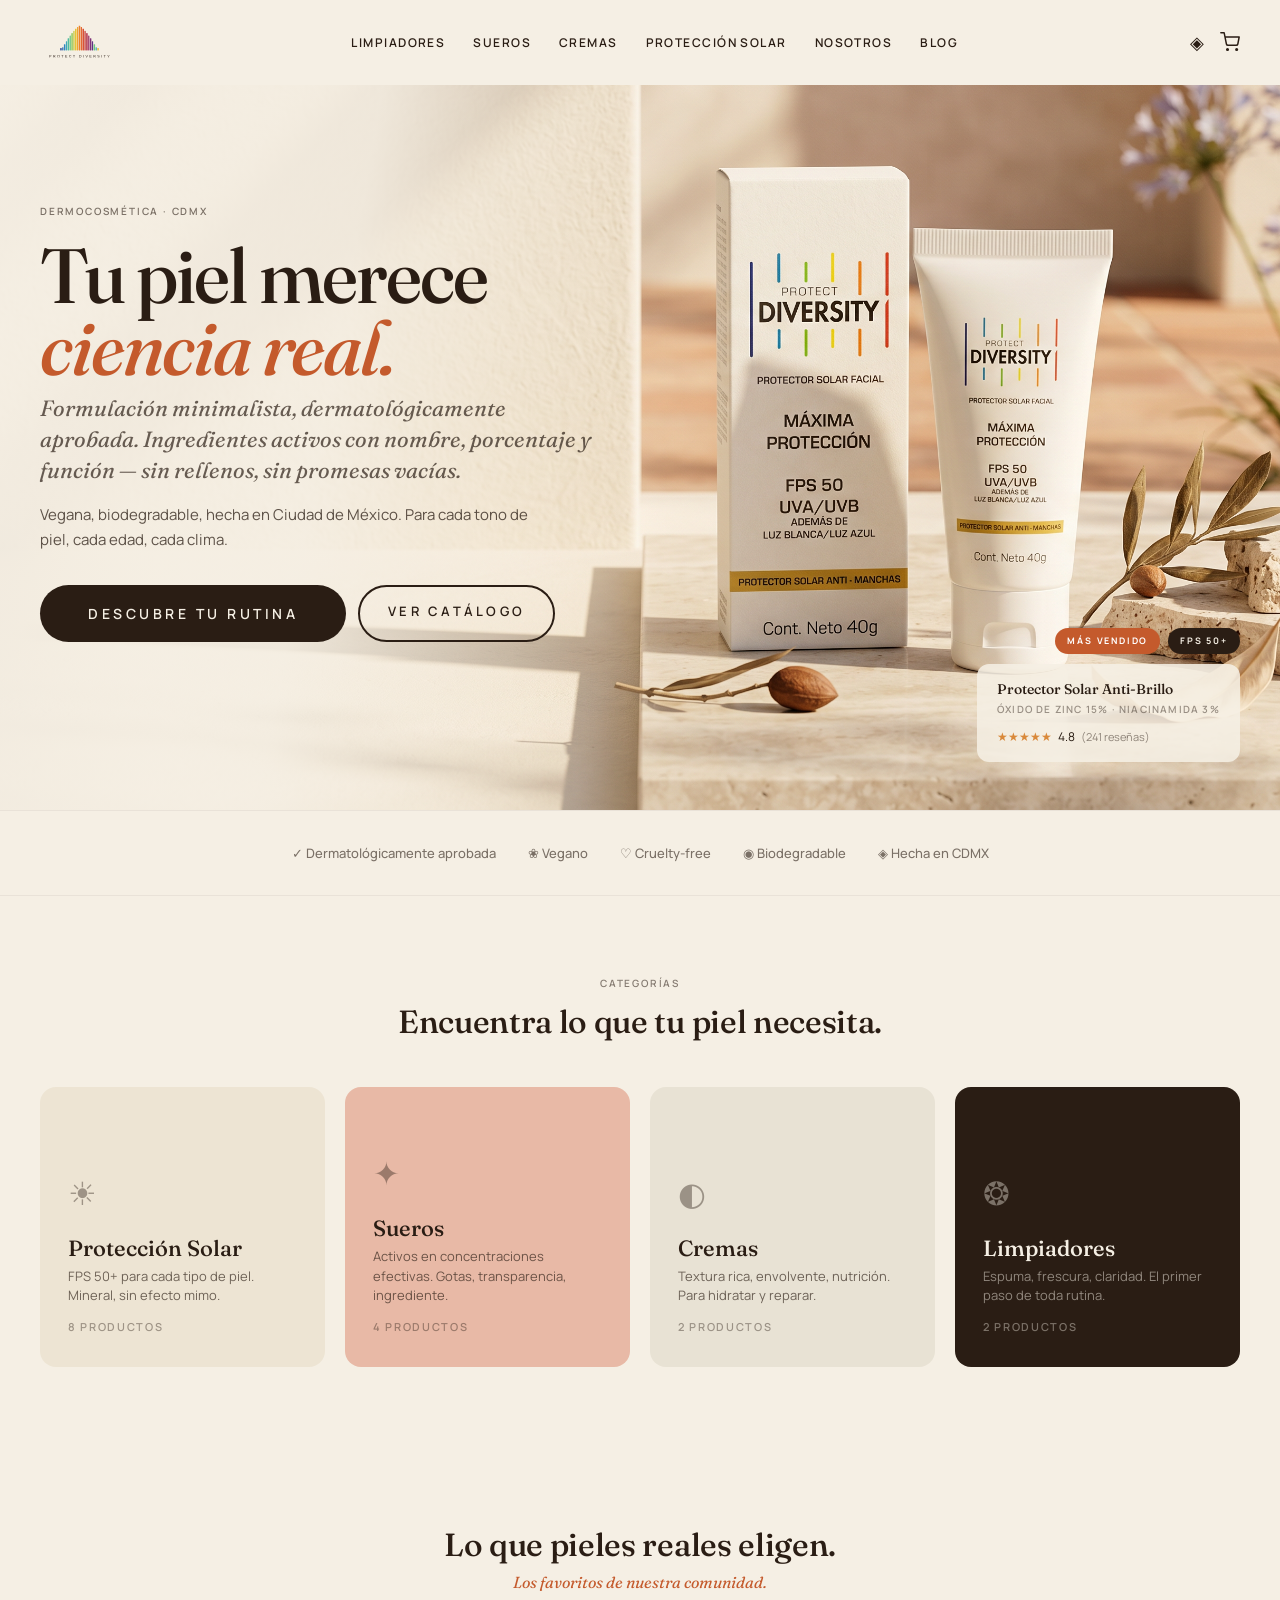
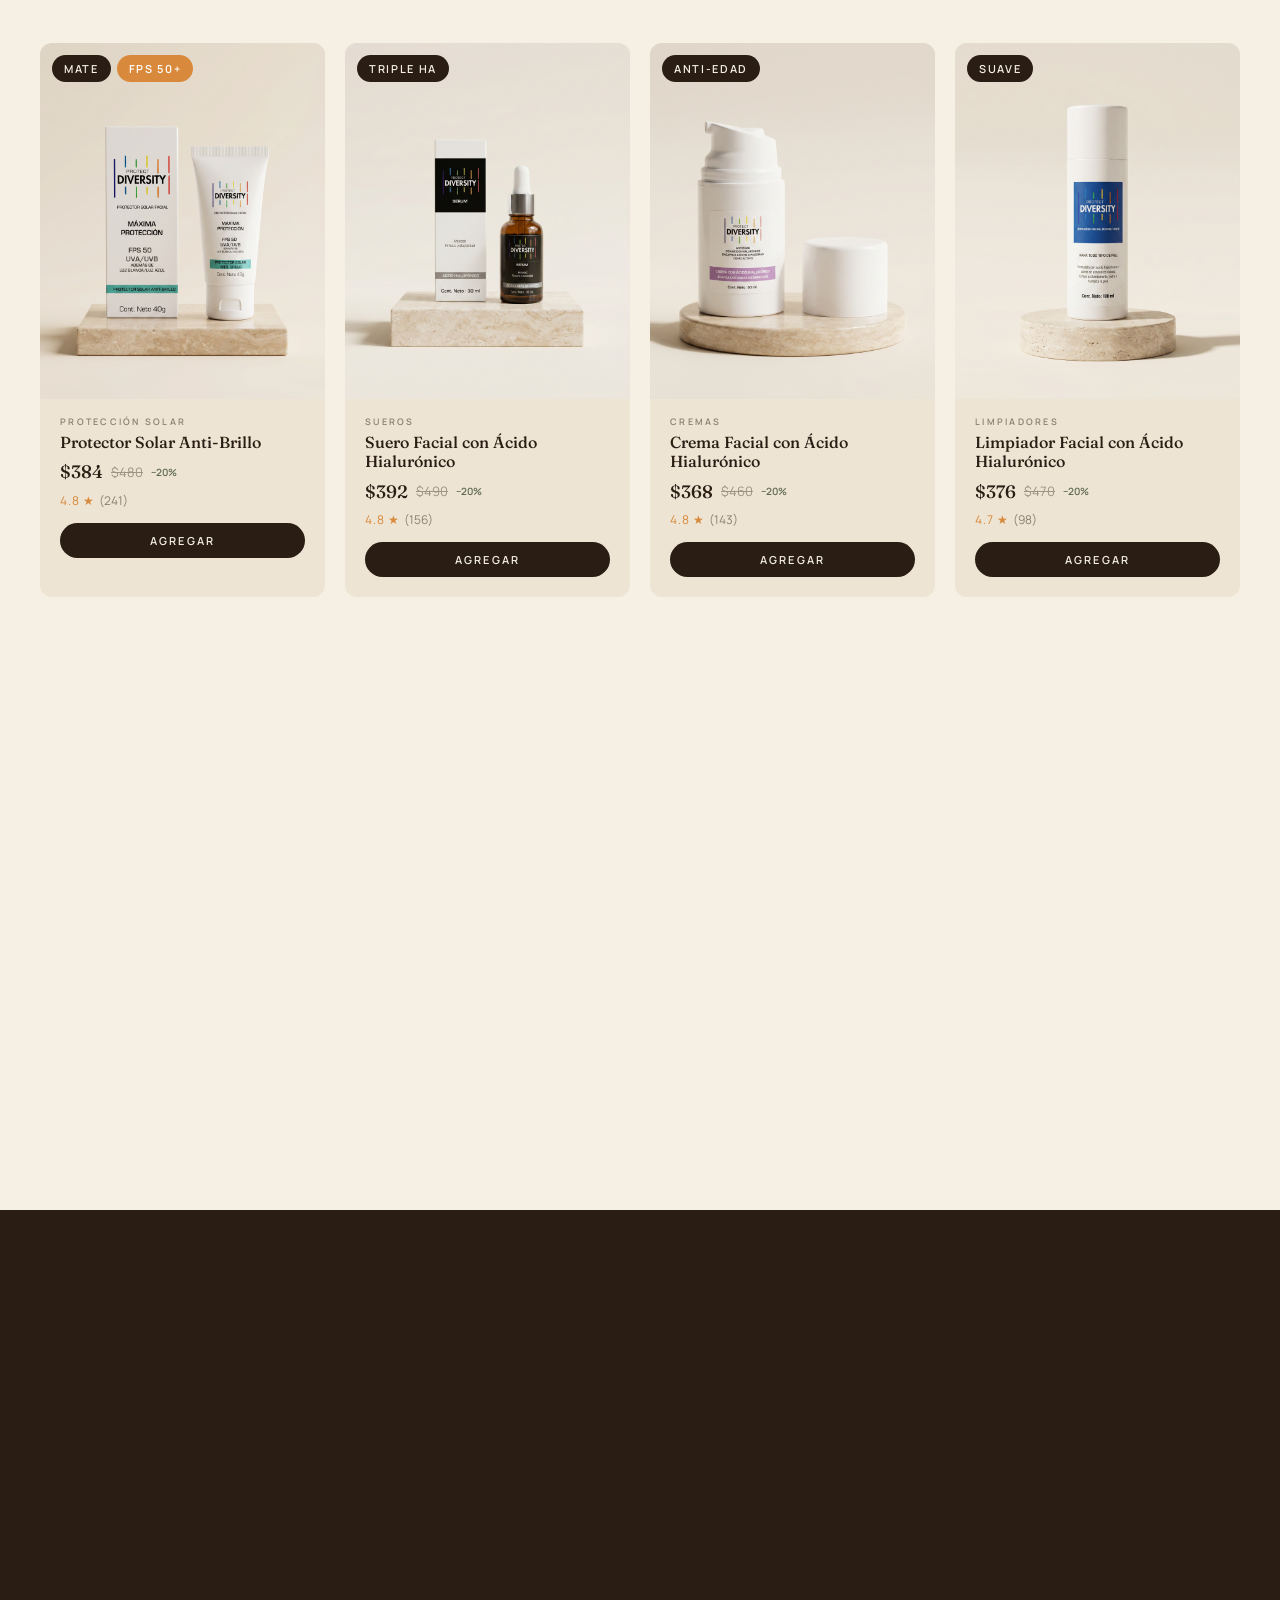
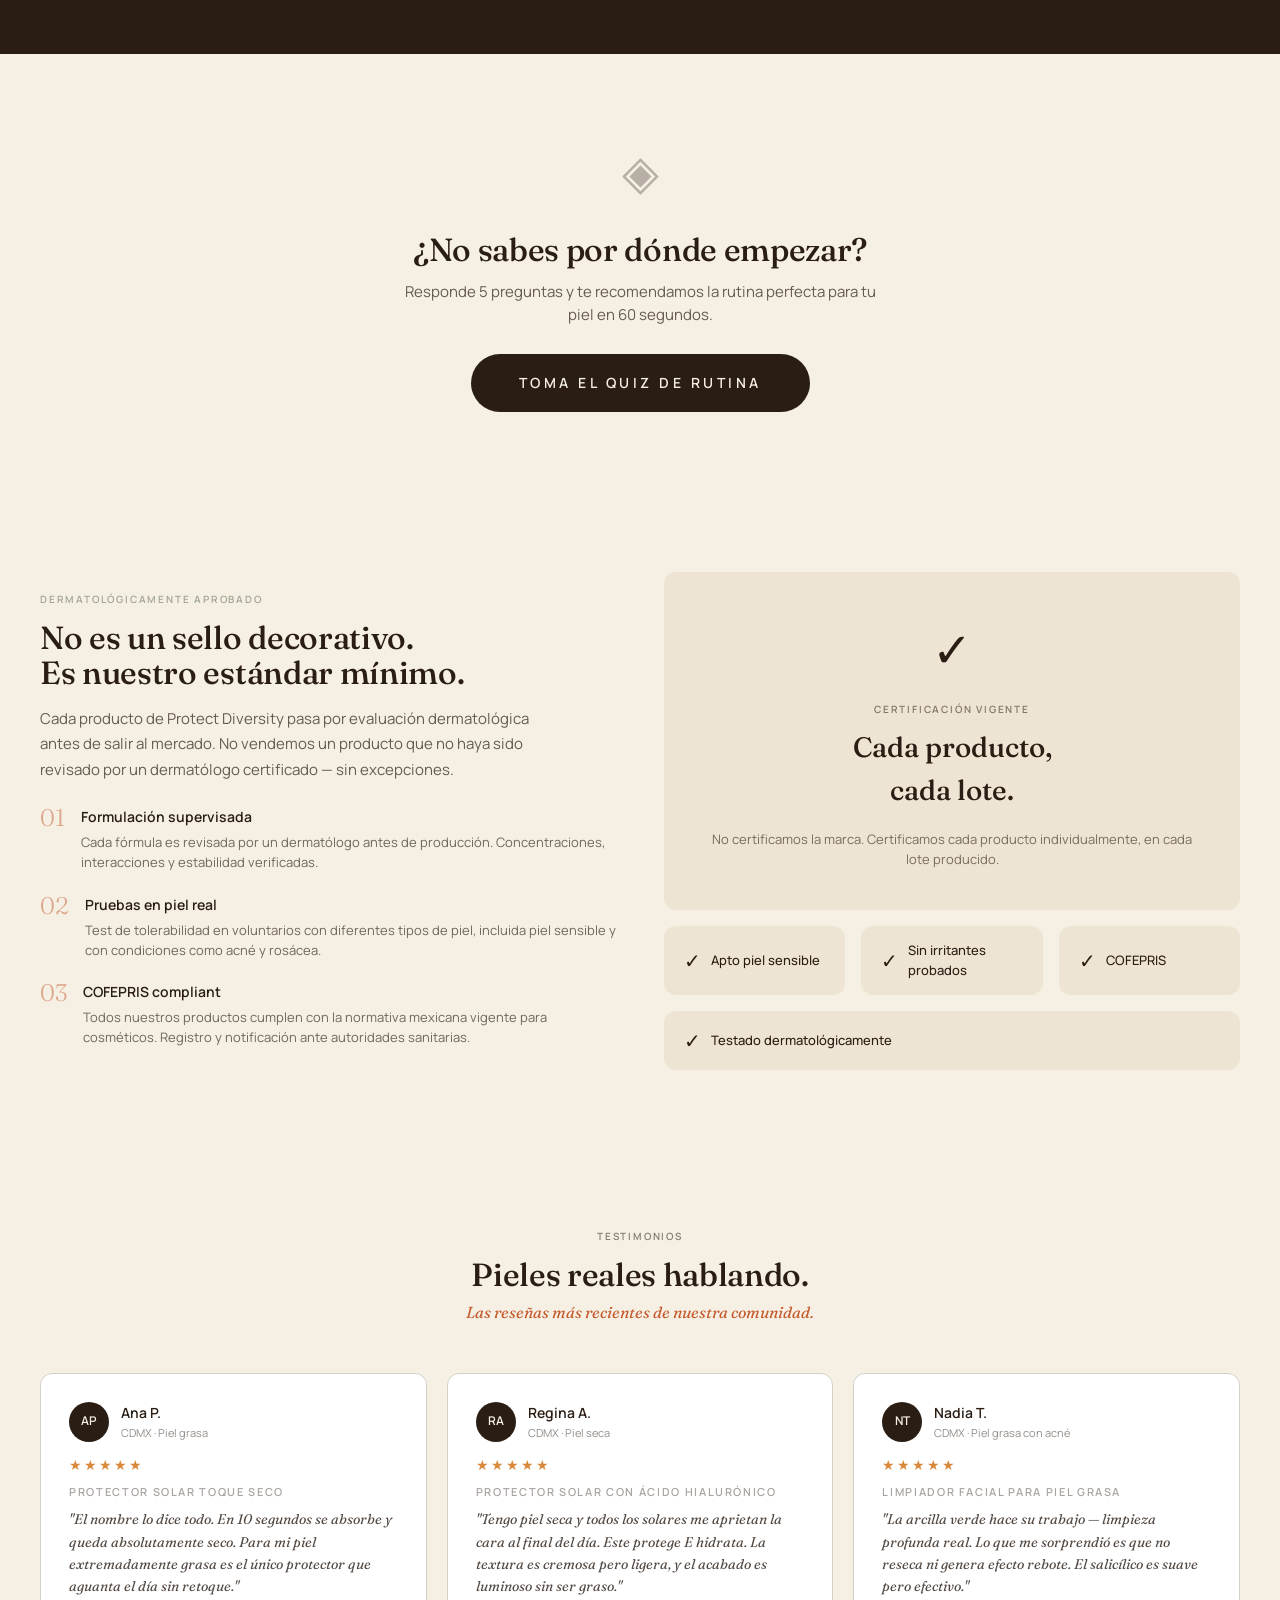
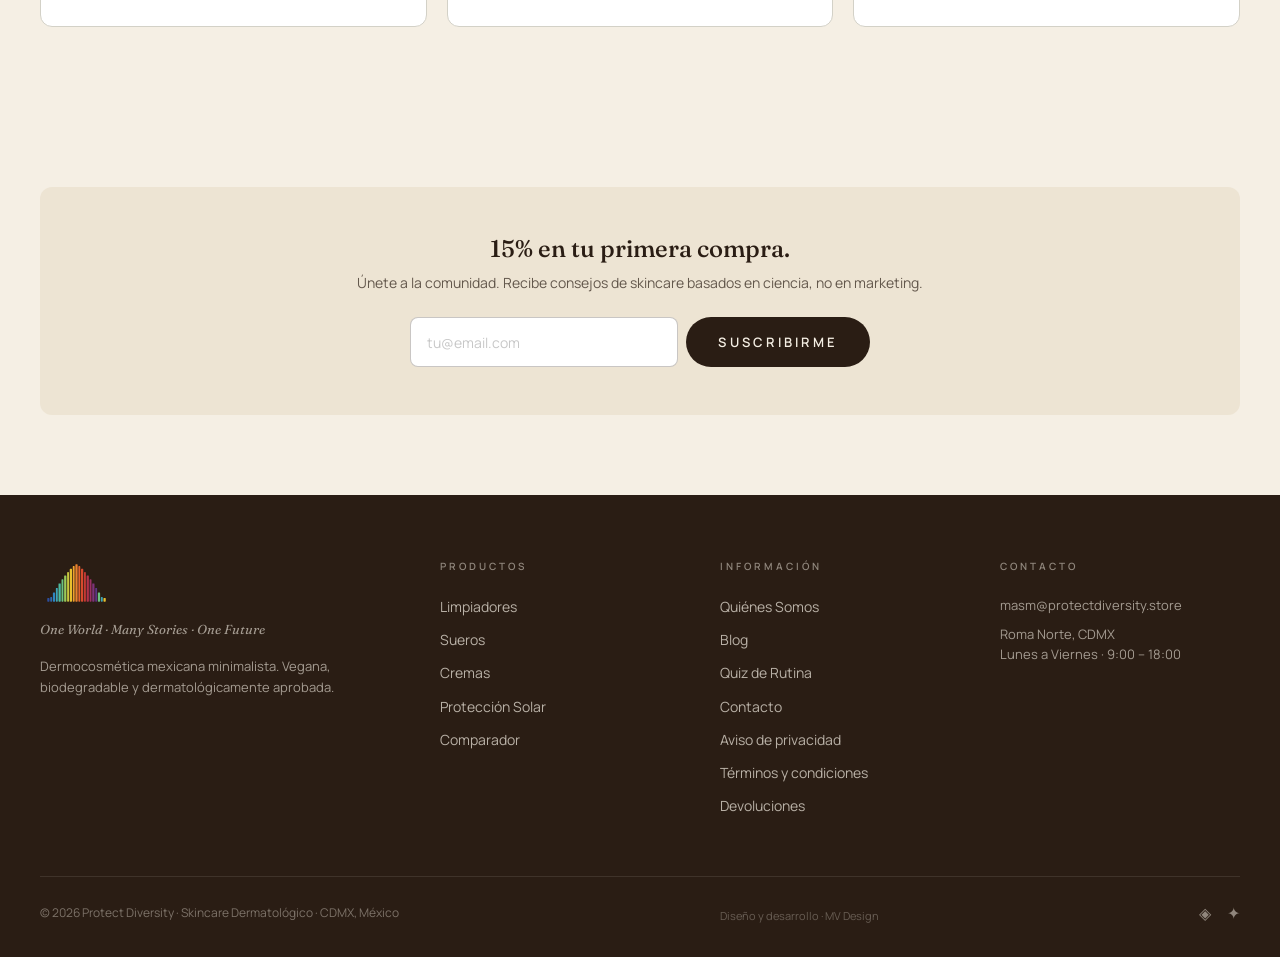
==== commit 13a9b9aa: "Reordenar catálogo por orden de uso: Limpiadores → Sueros → Cremas → Protección Solar (header, mobil" ====
--- a/index.html
+++ b/index.html
@@ -407,10 +407,7 @@
     </a>
     <nav>
       <ul class="header-nav">
-        <li><a href="coleccion.html">Protección Solar</a></li>
-        <li><a href="coleccion.html?cat=sueros">Sueros</a></li>
-        <li><a href="coleccion.html?cat=cremas">Cremas</a></li>
-        <li><a href="coleccion.html?cat=limpiadores">Limpiadores</a></li>
+        <li><a href="coleccion.html?cat=limpiadores">Limpiadores</a></li><li><a href="coleccion.html?cat=sueros">Sueros</a></li><li><a href="coleccion.html?cat=cremas">Cremas</a></li><li><a href="coleccion.html?cat=proteccion-solar">Protección Solar</a></li>
         <li><a href="nosotros.html">Nosotros</a></li>
         <li><a href="blog.html">Blog</a></li>
       </ul>
@@ -426,10 +423,10 @@
 <!-- Mobile nav -->
 <nav class="mobile-nav">
   <button class="mobile-nav-close">✕</button>
-  <a href="coleccion.html">Protección Solar</a>
+  <a href="coleccion.html?cat=limpiadores">Limpiadores</a>
   <a href="coleccion.html?cat=sueros">Sueros</a>
   <a href="coleccion.html?cat=cremas">Cremas</a>
-  <a href="coleccion.html?cat=limpiadores">Limpiadores</a>
+  <a href="coleccion.html?cat=proteccion-solar">Protección Solar</a>
   <a href="nosotros.html">Nosotros</a>
   <a href="blog.html">Blog</a>
   <a href="contacto.html">Contacto</a>
@@ -759,10 +756,7 @@
       <div class="footer-col">
         <h4>Productos</h4>
         <ul>
-          <li><a href="coleccion.html">Protección Solar</a></li>
-          <li><a href="coleccion.html?cat=sueros">Sueros</a></li>
-          <li><a href="coleccion.html?cat=cremas">Cremas</a></li>
-          <li><a href="coleccion.html?cat=limpiadores">Limpiadores</a></li>
+          <li><a href="coleccion.html?cat=limpiadores">Limpiadores</a></li><li><a href="coleccion.html?cat=sueros">Sueros</a></li><li><a href="coleccion.html?cat=cremas">Cremas</a></li><li><a href="coleccion.html?cat=proteccion-solar">Protección Solar</a></li>
           <li><a href="comparador.html">Comparador</a></li>
         </ul>
       </div>
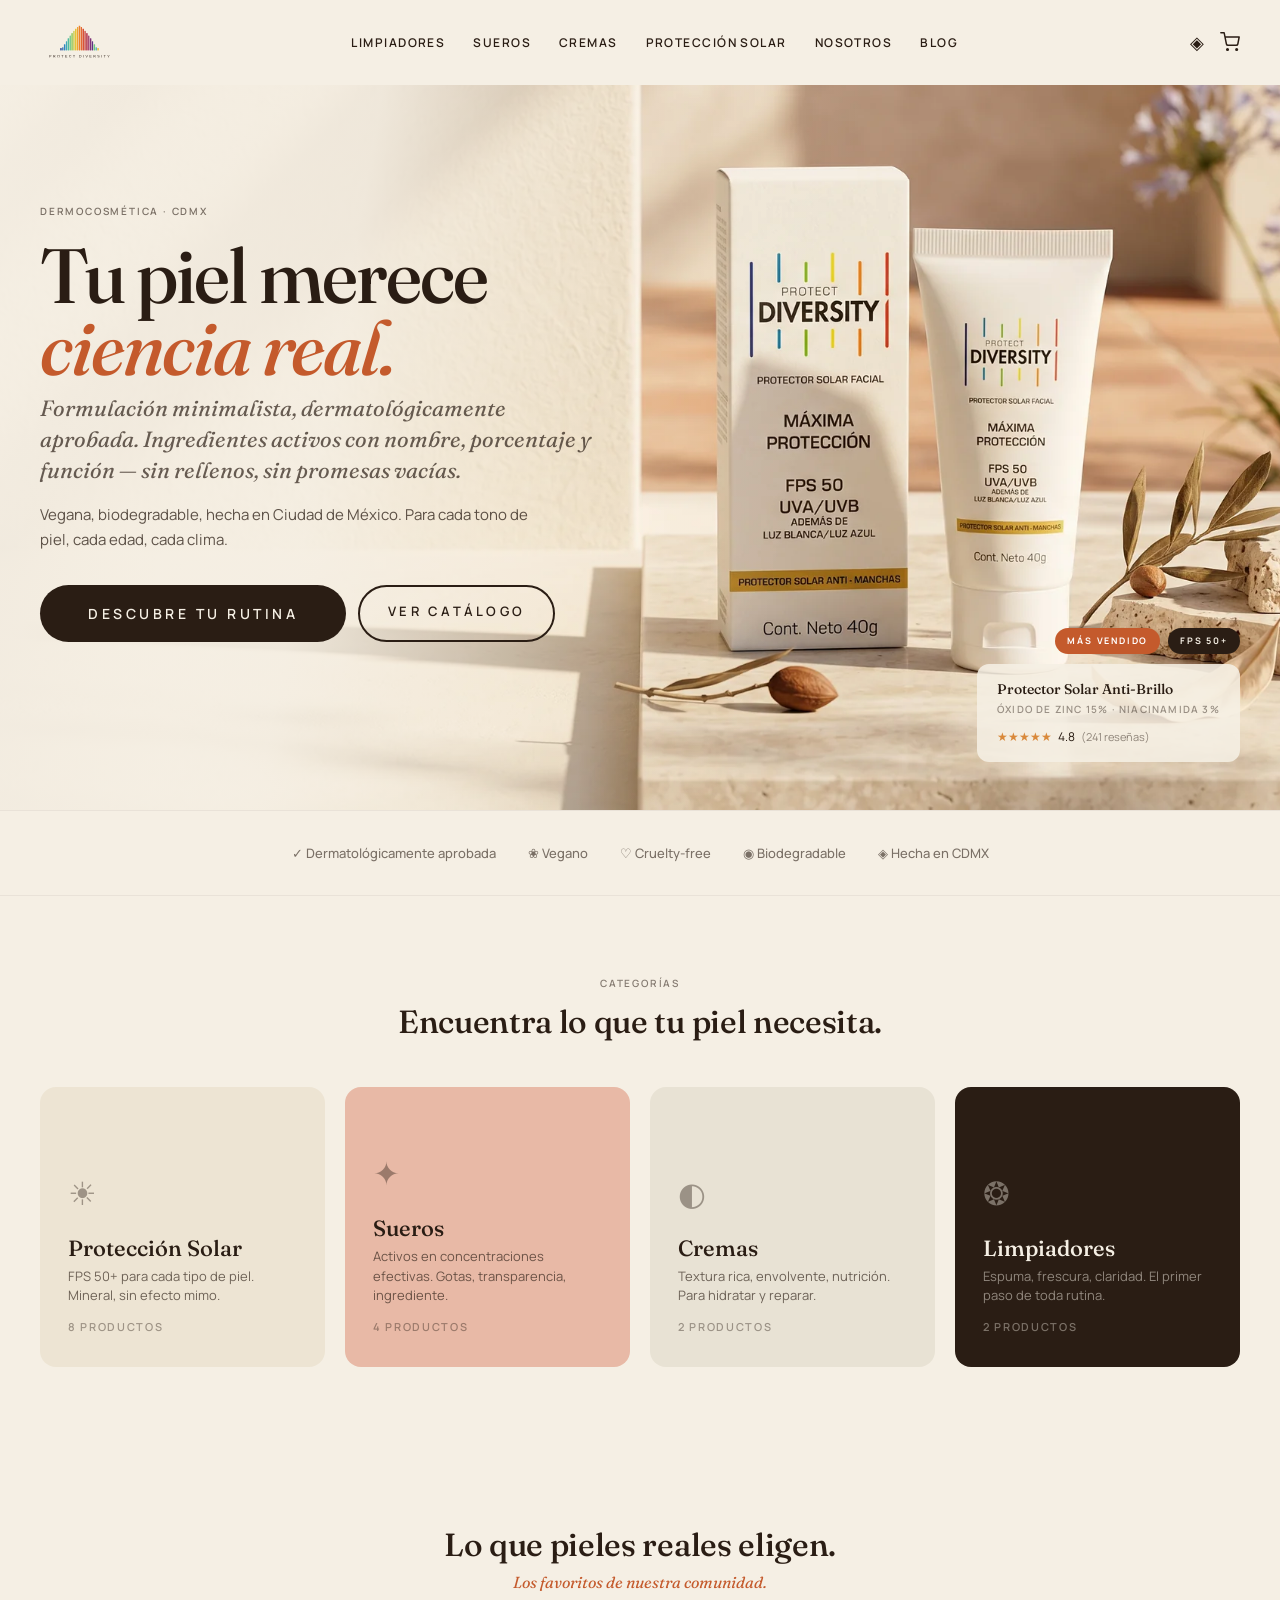
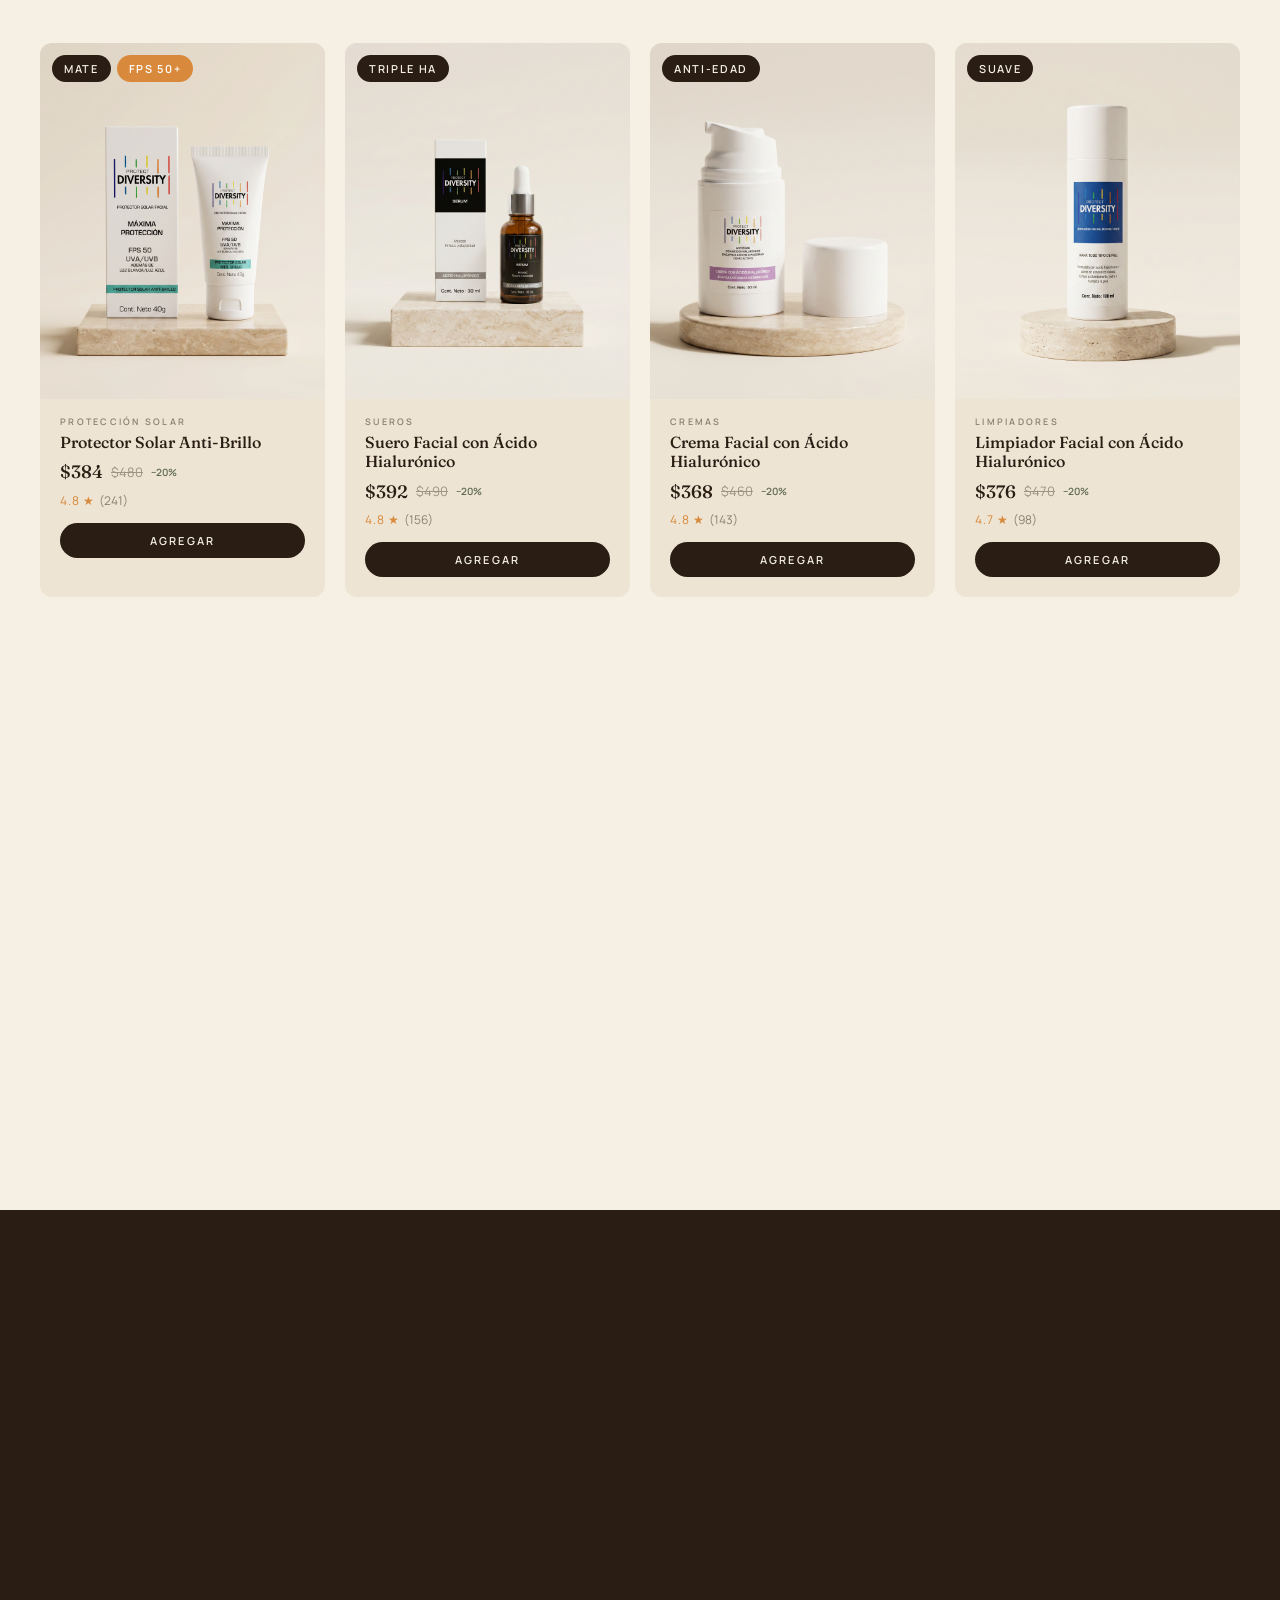
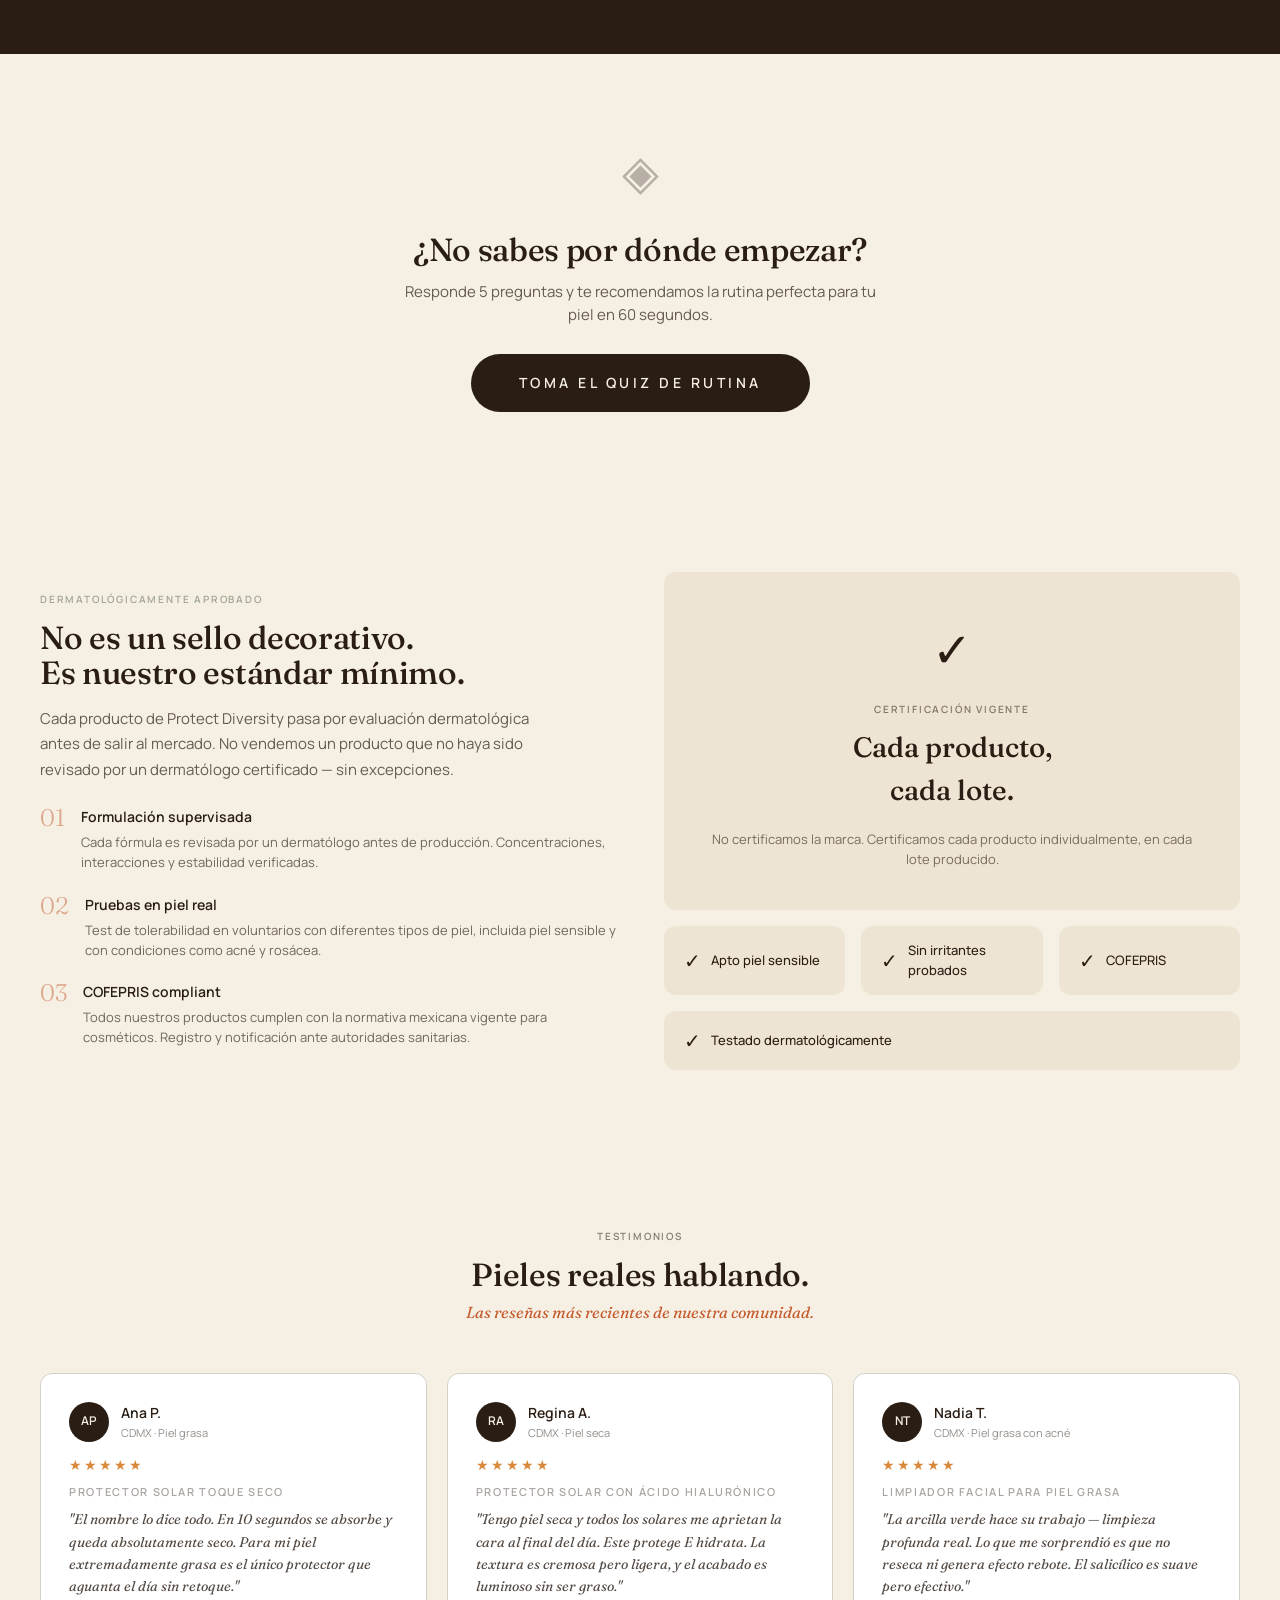
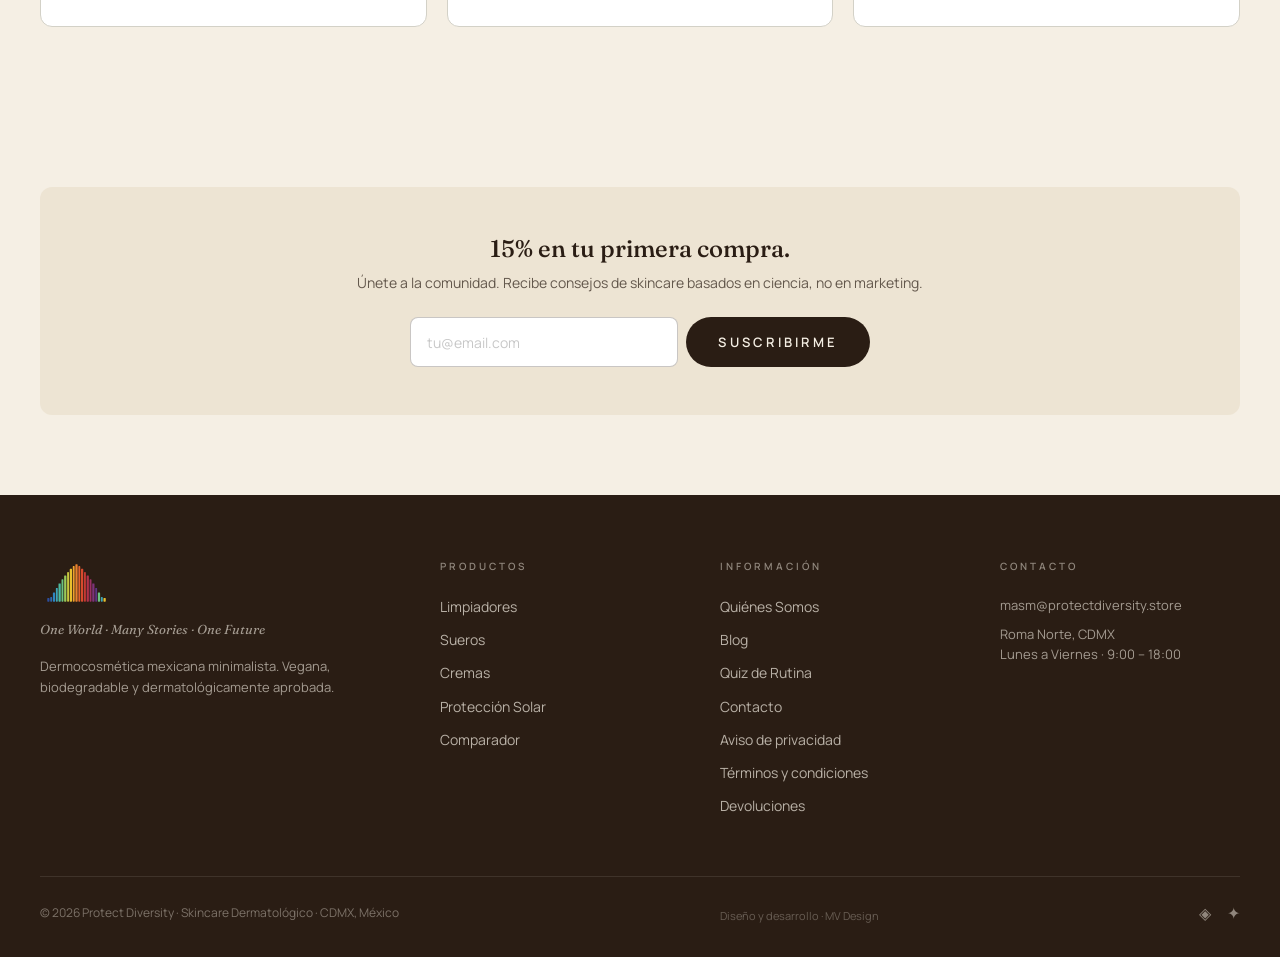
==== commit d356724e: "Optimización masiva imágenes: PNG → WebP (71.6MB → 0.7MB, -99%) productos + banners; update paths en" ====
--- a/index.html
+++ b/index.html
@@ -8,7 +8,7 @@
 <meta property="og:type" content="website">
 <meta property="og:title" content="Protect Diversity — Skincare Dermatológico · CDMX">
 <meta property="og:description" content="Dermocosmética mexicana minimalista. Vegana, biodegradable y dermatológicamente aprobada. Formulada para la diversidad real de pieles mexicanas.">
-<meta property="og:image" content="https://protectdiversity.store/img/banners/magnific_premium-sunscreen-website_gJvVzaPSXO.png">
+<meta property="og:image" content="https://protectdiversity.store/img/banners/magnific_premium-sunscreen-website_gJvVzaPSXO.webp">
 <meta property="og:locale" content="es_MX">
 <meta name="twitter:card" content="summary_large_image">
 <meta name="twitter:title" content="Protect Diversity — Skincare Dermatológico · CDMX">
@@ -434,7 +434,7 @@
 
 <!-- ═══ HERO ═══ -->
 <section class="home-hero">
-  <img class="home-hero-bg" src="img/banners/magnific_premium-sunscreen-website_gJvVzaPSXO.png" alt="" aria-hidden="true">
+  <img class="home-hero-bg" src="img/banners/magnific_premium-sunscreen-website_gJvVzaPSXO.webp" alt="" aria-hidden="true">
   <div class="home-hero-overlay"></div>
 
   <div class="container">
--- a/css/global.css
+++ b/css/global.css
@@ -727,8 +727,13 @@
   position: absolute;
   top: 12px;
   left: 12px;
+  right: 12px;
   display: flex;
   gap: 6px;
+  flex-wrap: wrap;
+}
+.product-card-img .pill {
+  white-space: nowrap;
 }
 
 .product-card-body { padding: 16px 20px 20px; }
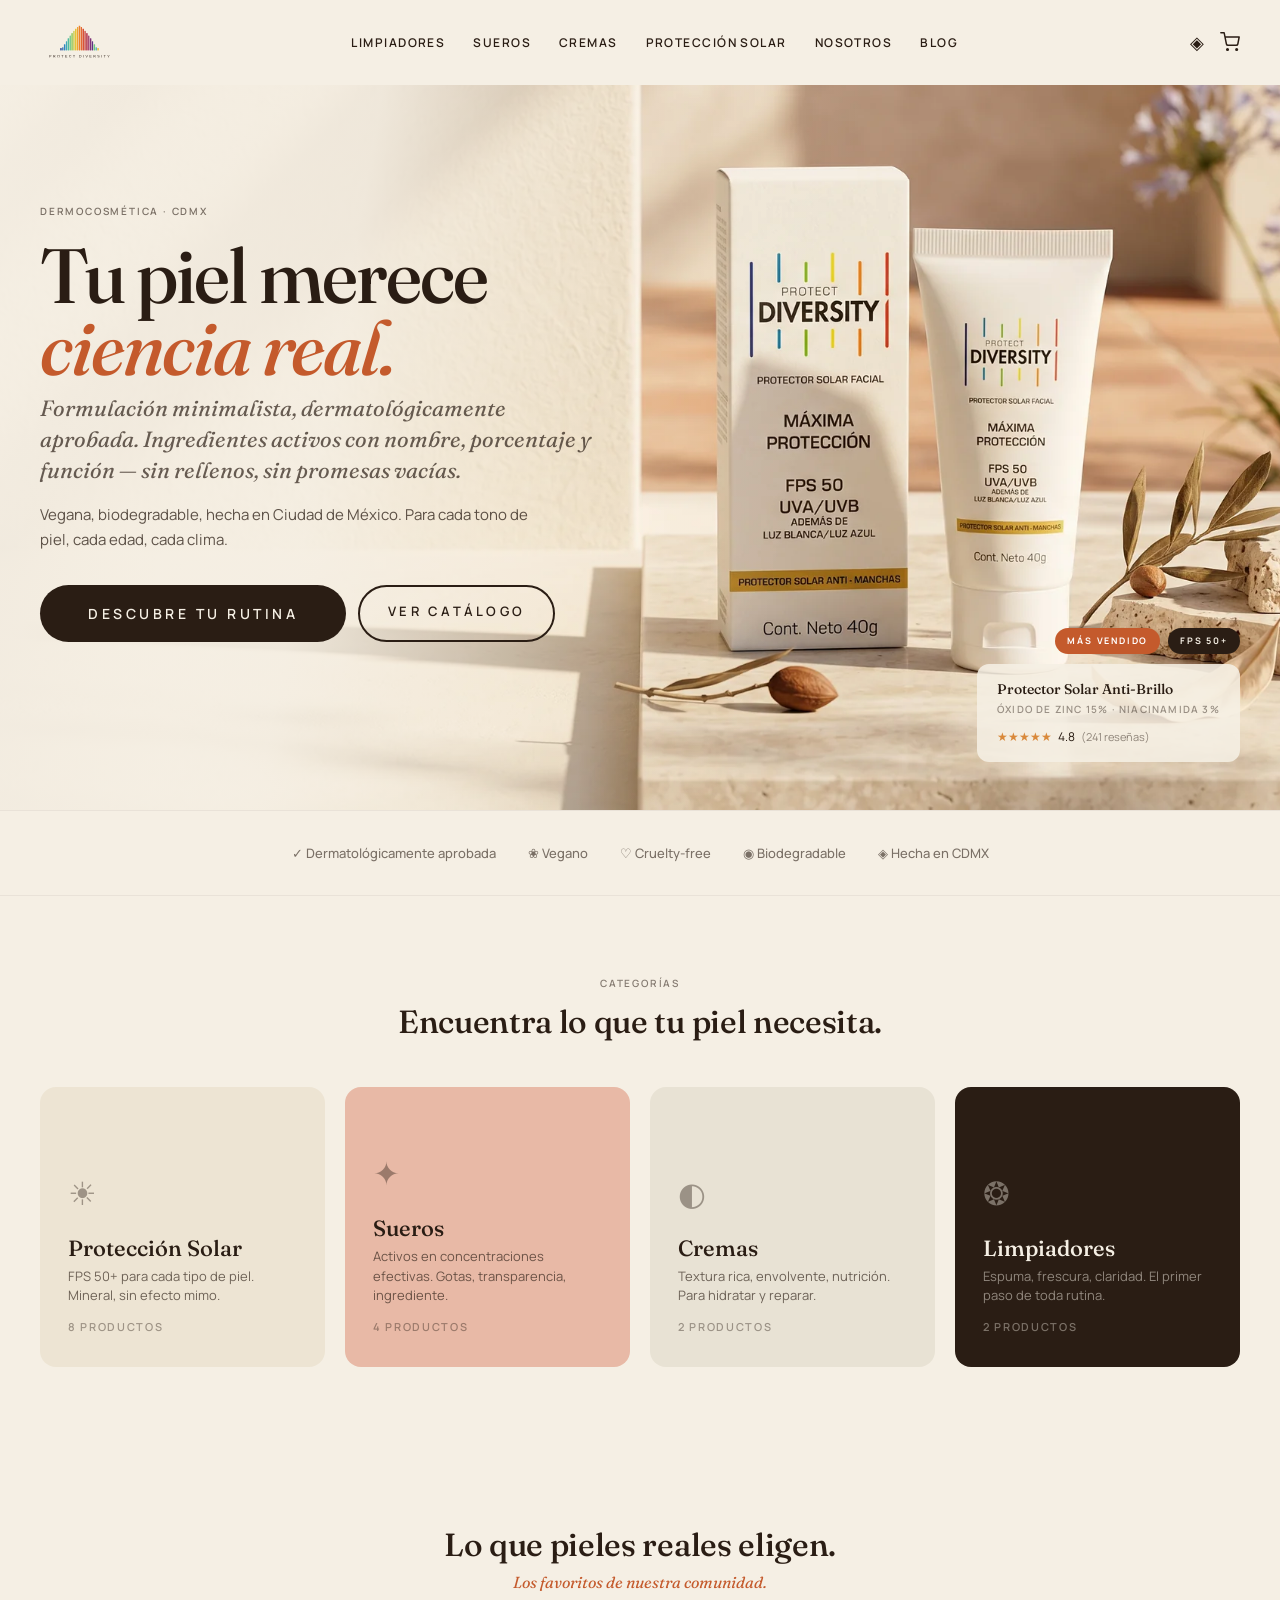
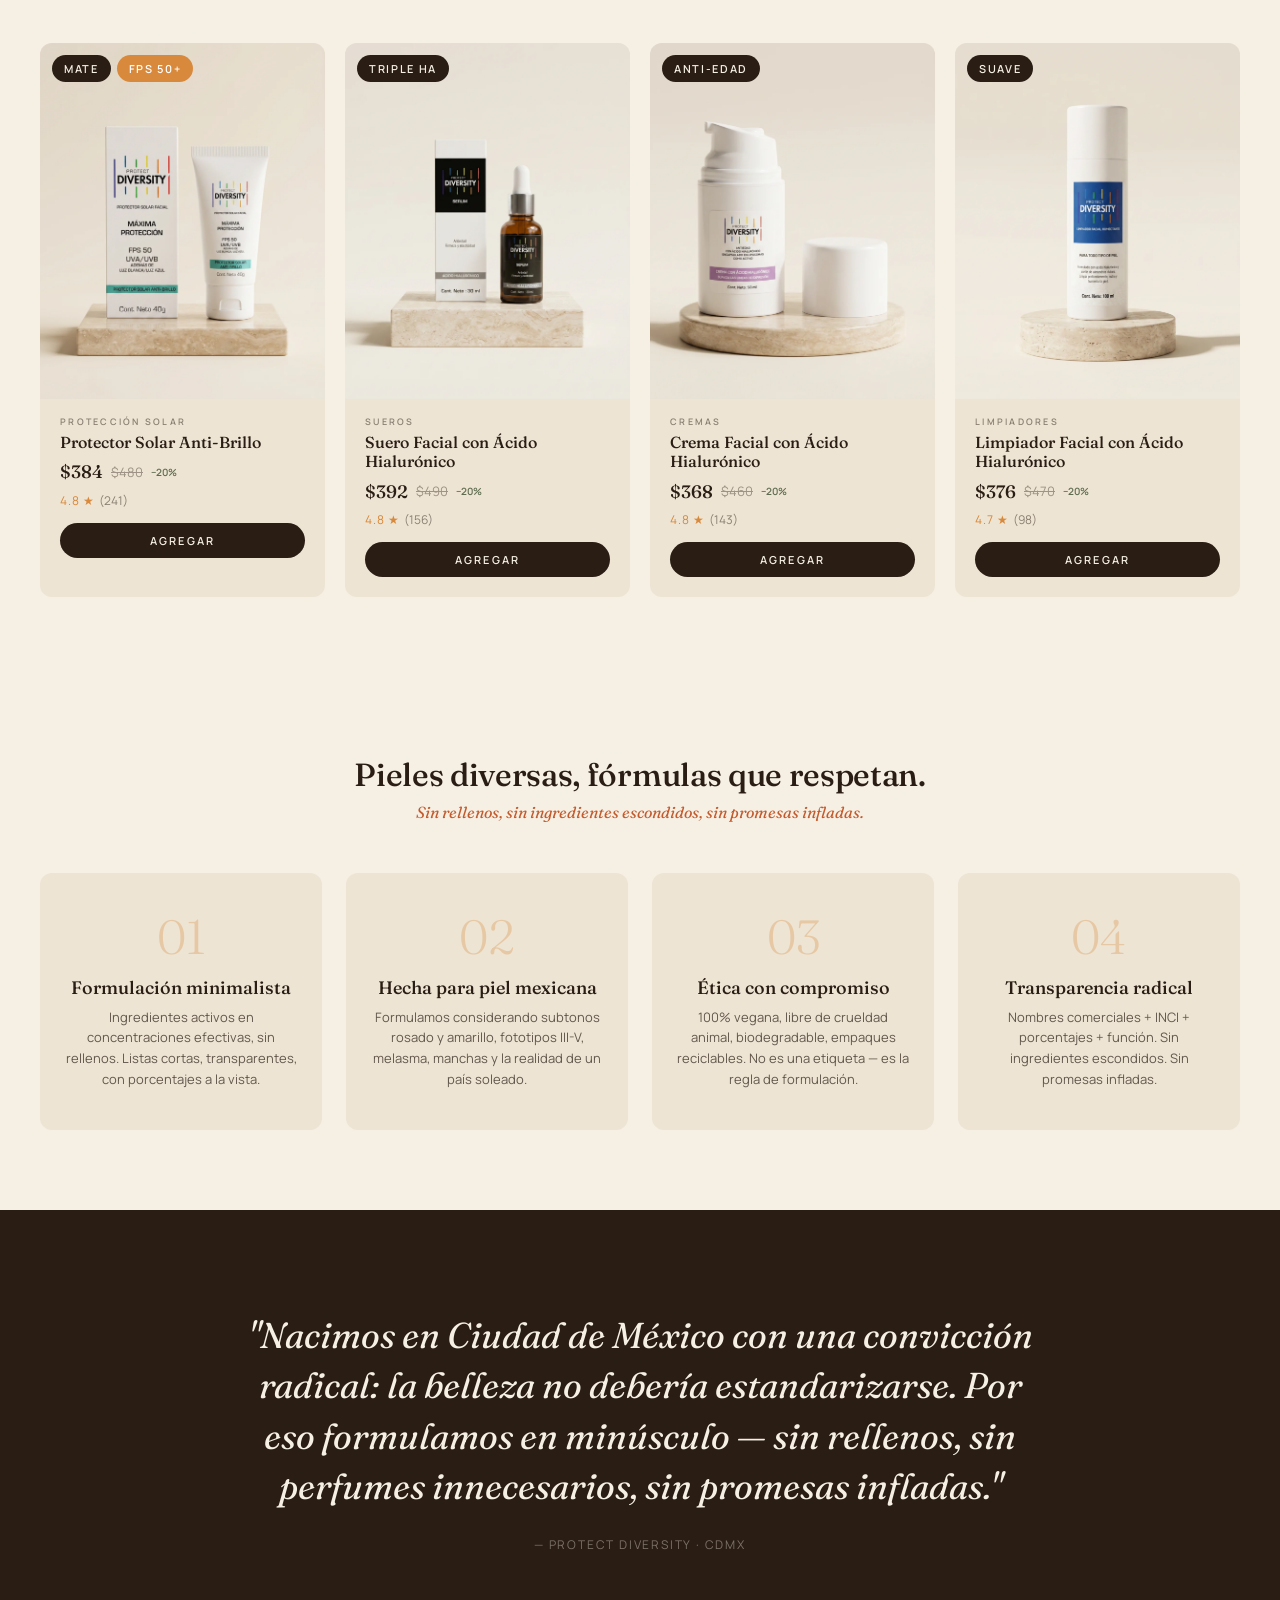
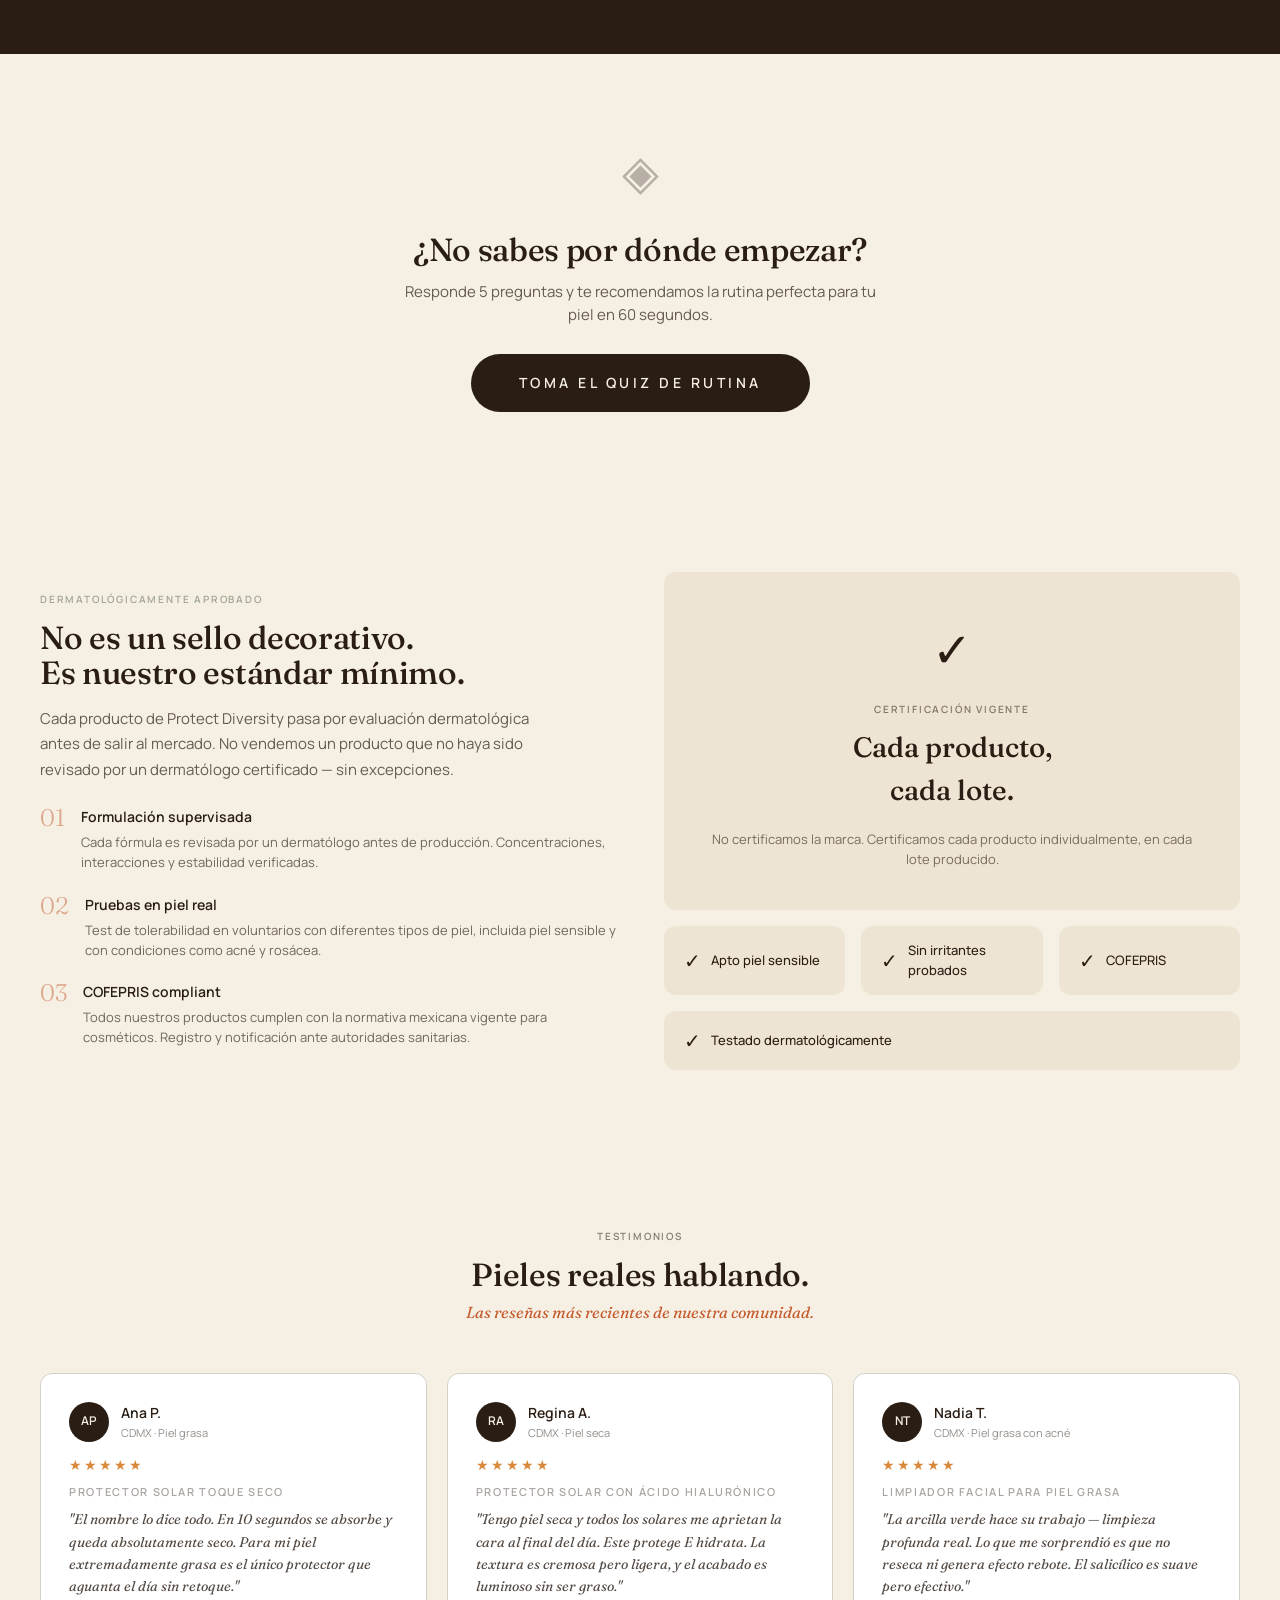
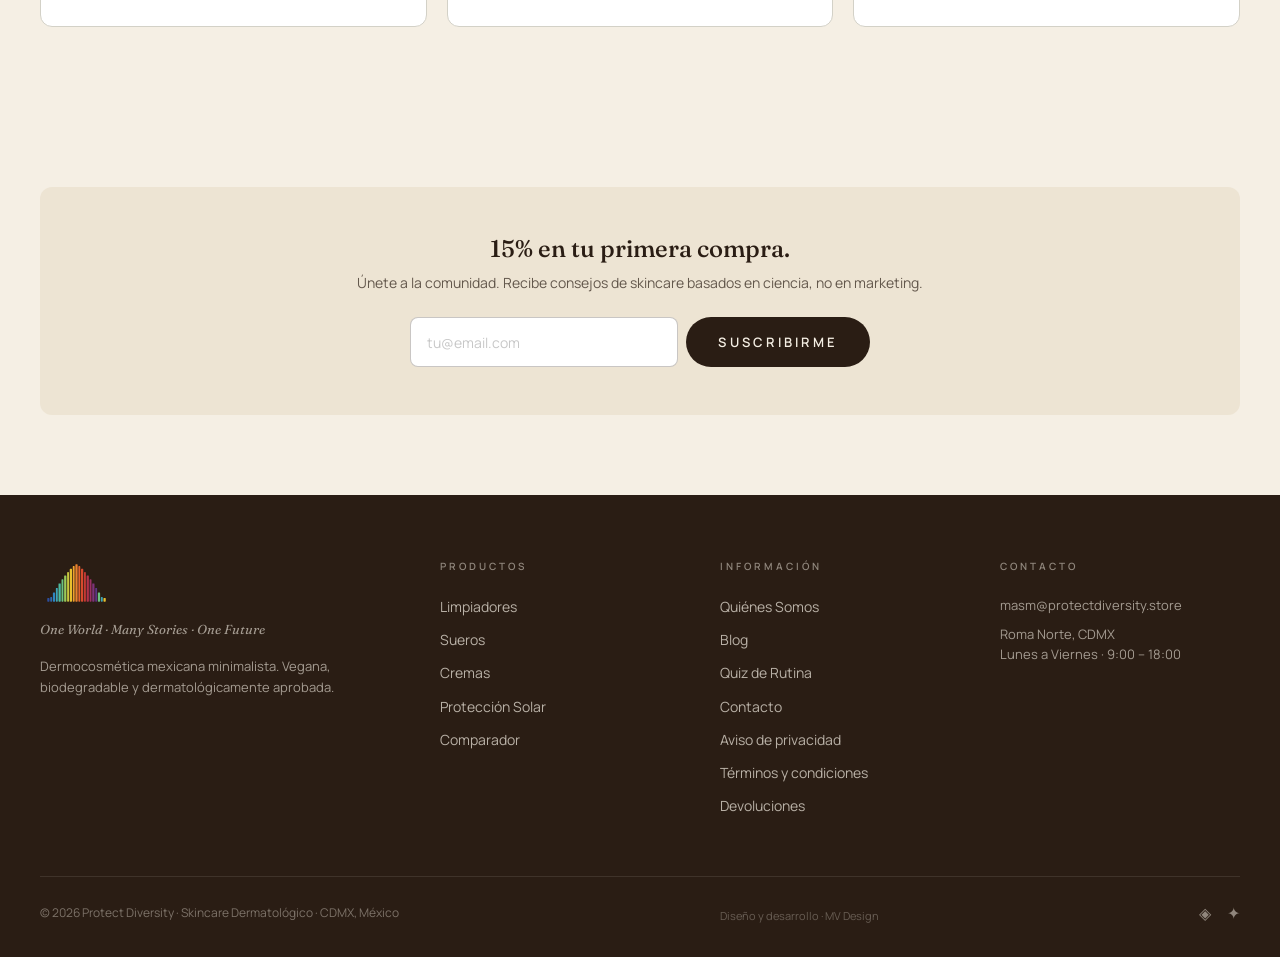
==== commit 7be207b9: "Home bestsellers: PNG 4.5MB → WebP 40KB; loading=eager + fetchpriority=high + decoding=async + prelo" ====
--- a/index.html
+++ b/index.html
@@ -18,6 +18,11 @@
 <link rel="preconnect" href="https://fonts.gstatic.com" crossorigin>
 <link href="https://fonts.googleapis.com/css2?family=Fraunces:ital,opsz,wght@0,9..144,300;0,9..144,400;0,9..144,500;0,9..144,600;1,9..144,400;1,9..144,500&family=Manrope:wght@300;400;500;600;700&display=swap" rel="stylesheet">
 <link rel="stylesheet" href="css/global.css">
+<!-- Preload de las 4 imágenes bestsellers (above-the-fold) -->
+<link rel="preload" as="image" href="img/Productos Editados/ps-antibrillo-2.webp" fetchpriority="high">
+<link rel="preload" as="image" href="img/Productos Editados/su-hialuronico-2.webp" fetchpriority="high">
+<link rel="preload" as="image" href="img/Productos Editados/cr-hialuronico-2.webp" fetchpriority="high">
+<link rel="preload" as="image" href="img/Productos Editados/li-hialuronico-1.webp" fetchpriority="high">
 <style>
 /* ── HOME-SPECIFIC STYLES ── */
 
@@ -529,9 +534,7 @@
       <!-- #1 Protector Solar Anti-Brillo -->
       <a href="producto.html?id=PS-ANTIBRILLO" class="product-card reveal reveal-delay-1">
         <div class="product-card-img">
-          <img src="img/Productos Editados/ps-antibrillo-2.png" alt="Protector Solar Anti-Brillo"
-               onmouseover="this.src='img/Productos Editados/ps-antibrillo-2.png'"
-               onmouseout="this.src='img/Productos Editados/ps-antibrillo-2.png'" loading="lazy">
+          <img src="img/Productos Editados/ps-antibrillo-2.webp" alt="Protector Solar Anti-Brillo" loading="eager" fetchpriority="high" decoding="async" width="800" height="1000">
           <div class="pills"><span class="pill pill--cacao">MATE</span><span class="pill pill--ocre">FPS 50+</span></div>
         </div>
         <div class="product-card-body">
@@ -551,9 +554,7 @@
       <!-- #2 Suero Facial con Ácido Hialurónico -->
       <a href="producto.html?id=SU-HIALURONICO" class="product-card reveal reveal-delay-2">
         <div class="product-card-img">
-          <img src="img/Productos Editados/su-hialuronico-2.png" alt="Suero Facial con Ácido Hialurónico"
-               onmouseover="this.src='img/Productos Editados/su-hialuronico-2.png'"
-               onmouseout="this.src='img/Productos Editados/su-hialuronico-2.png'" loading="lazy">
+          <img src="img/Productos Editados/su-hialuronico-2.webp" alt="Suero Facial con Ácido Hialurónico" loading="eager" fetchpriority="high" decoding="async" width="800" height="1000">
           <div class="pills"><span class="pill pill--cacao">TRIPLE HA</span></div>
         </div>
         <div class="product-card-body">
@@ -573,9 +574,7 @@
       <!-- #3 Crema Facial con Ácido Hialurónico -->
       <a href="producto.html?id=CR-HIALURONICO" class="product-card reveal reveal-delay-3">
         <div class="product-card-img">
-          <img src="img/Productos Editados/cr-hialuronico-2.png" alt="Crema Facial con Ácido Hialurónico"
-               onmouseover="this.src='img/Productos Editados/cr-hialuronico-2.png'"
-               onmouseout="this.src='img/Productos Editados/cr-hialuronico-2.png'" loading="lazy">
+          <img src="img/Productos Editados/cr-hialuronico-2.webp" alt="Crema Facial con Ácido Hialurónico" loading="eager" fetchpriority="high" decoding="async" width="800" height="1000">
           <div class="pills"><span class="pill pill--cacao">ANTI-EDAD</span></div>
         </div>
         <div class="product-card-body">
@@ -595,7 +594,7 @@
       <!-- #4 Limpiador Facial con Ácido Hialurónico -->
       <a href="producto.html?id=LI-HIALURONICO" class="product-card reveal reveal-delay-4">
         <div class="product-card-img">
-          <img src="img/Productos Editados/li-hialuronico-1.png" alt="Limpiador Facial con Ácido Hialurónico" loading="lazy">
+          <img src="img/Productos Editados/li-hialuronico-1.webp" alt="Limpiador Facial con Ácido Hialurónico" loading="eager" fetchpriority="high" decoding="async" width="800" height="1000">
           <div class="pills"><span class="pill pill--cacao">SUAVE</span></div>
         </div>
         <div class="product-card-body">
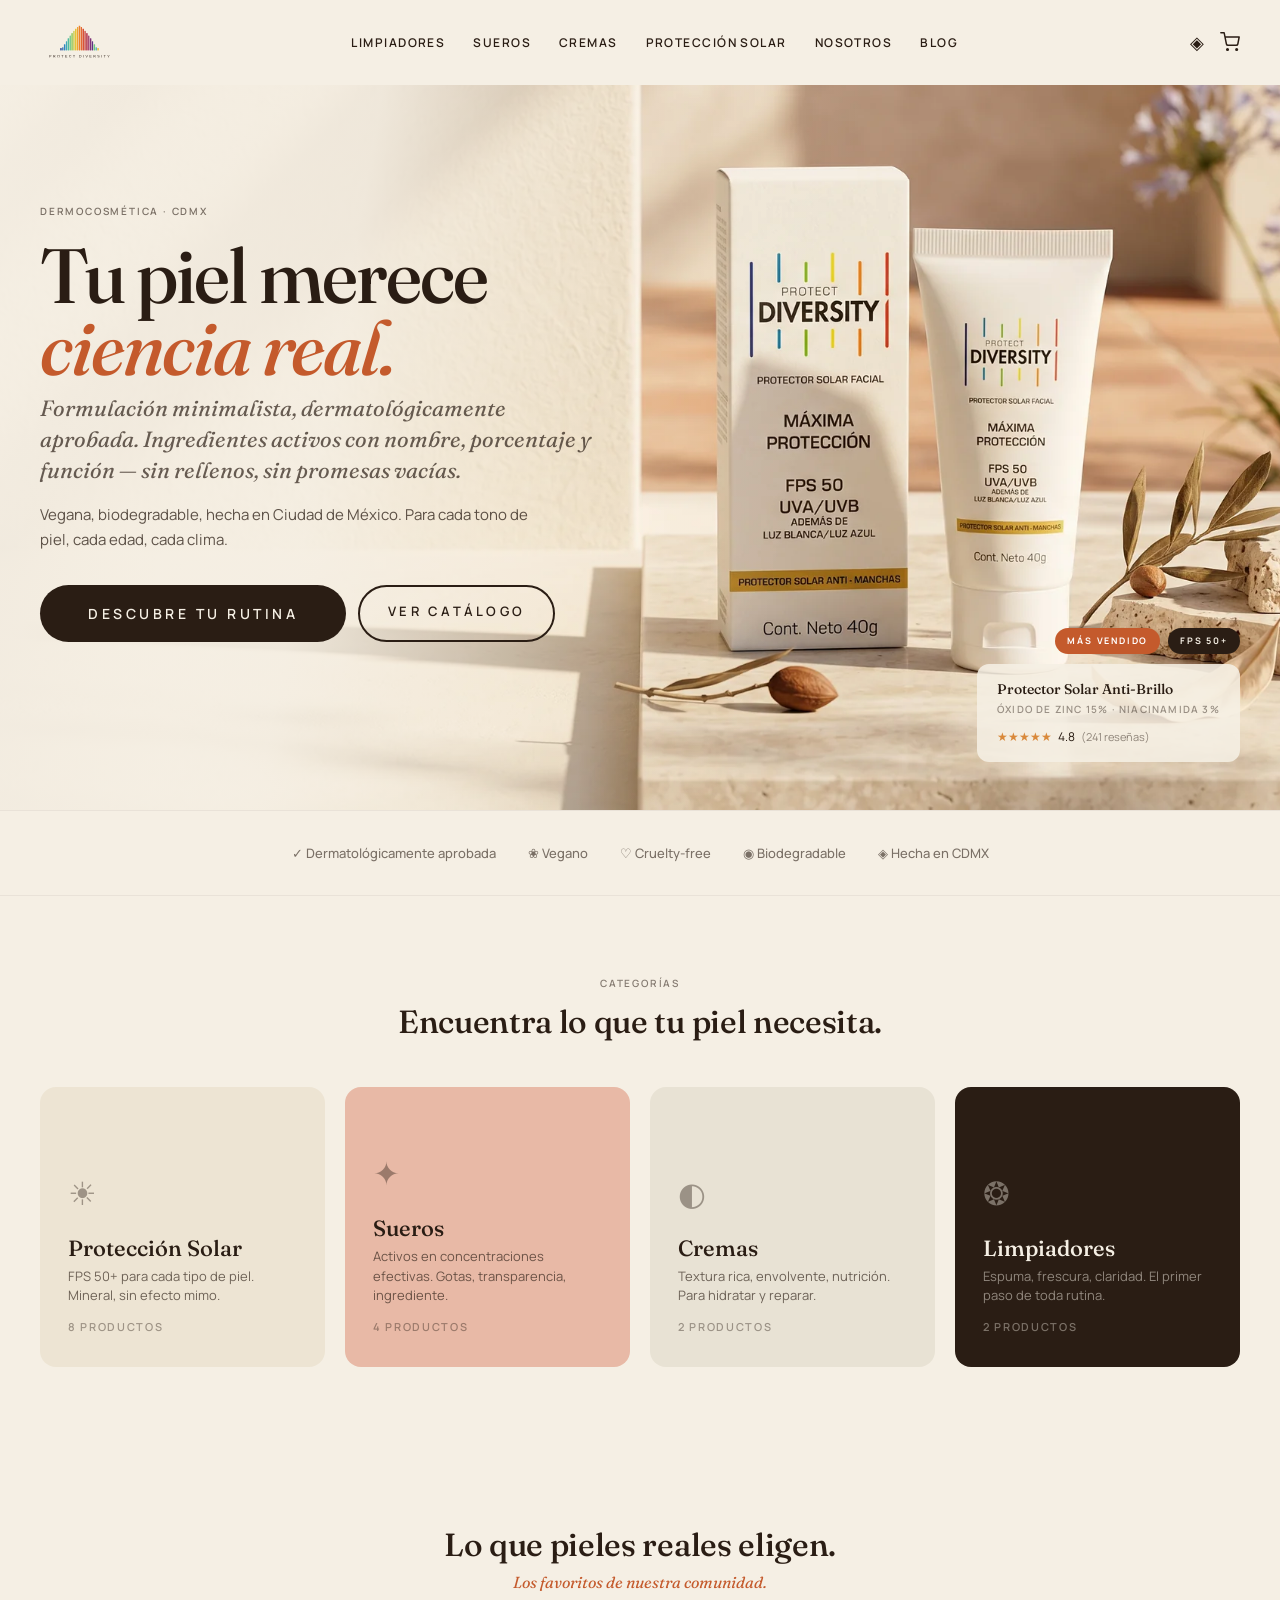
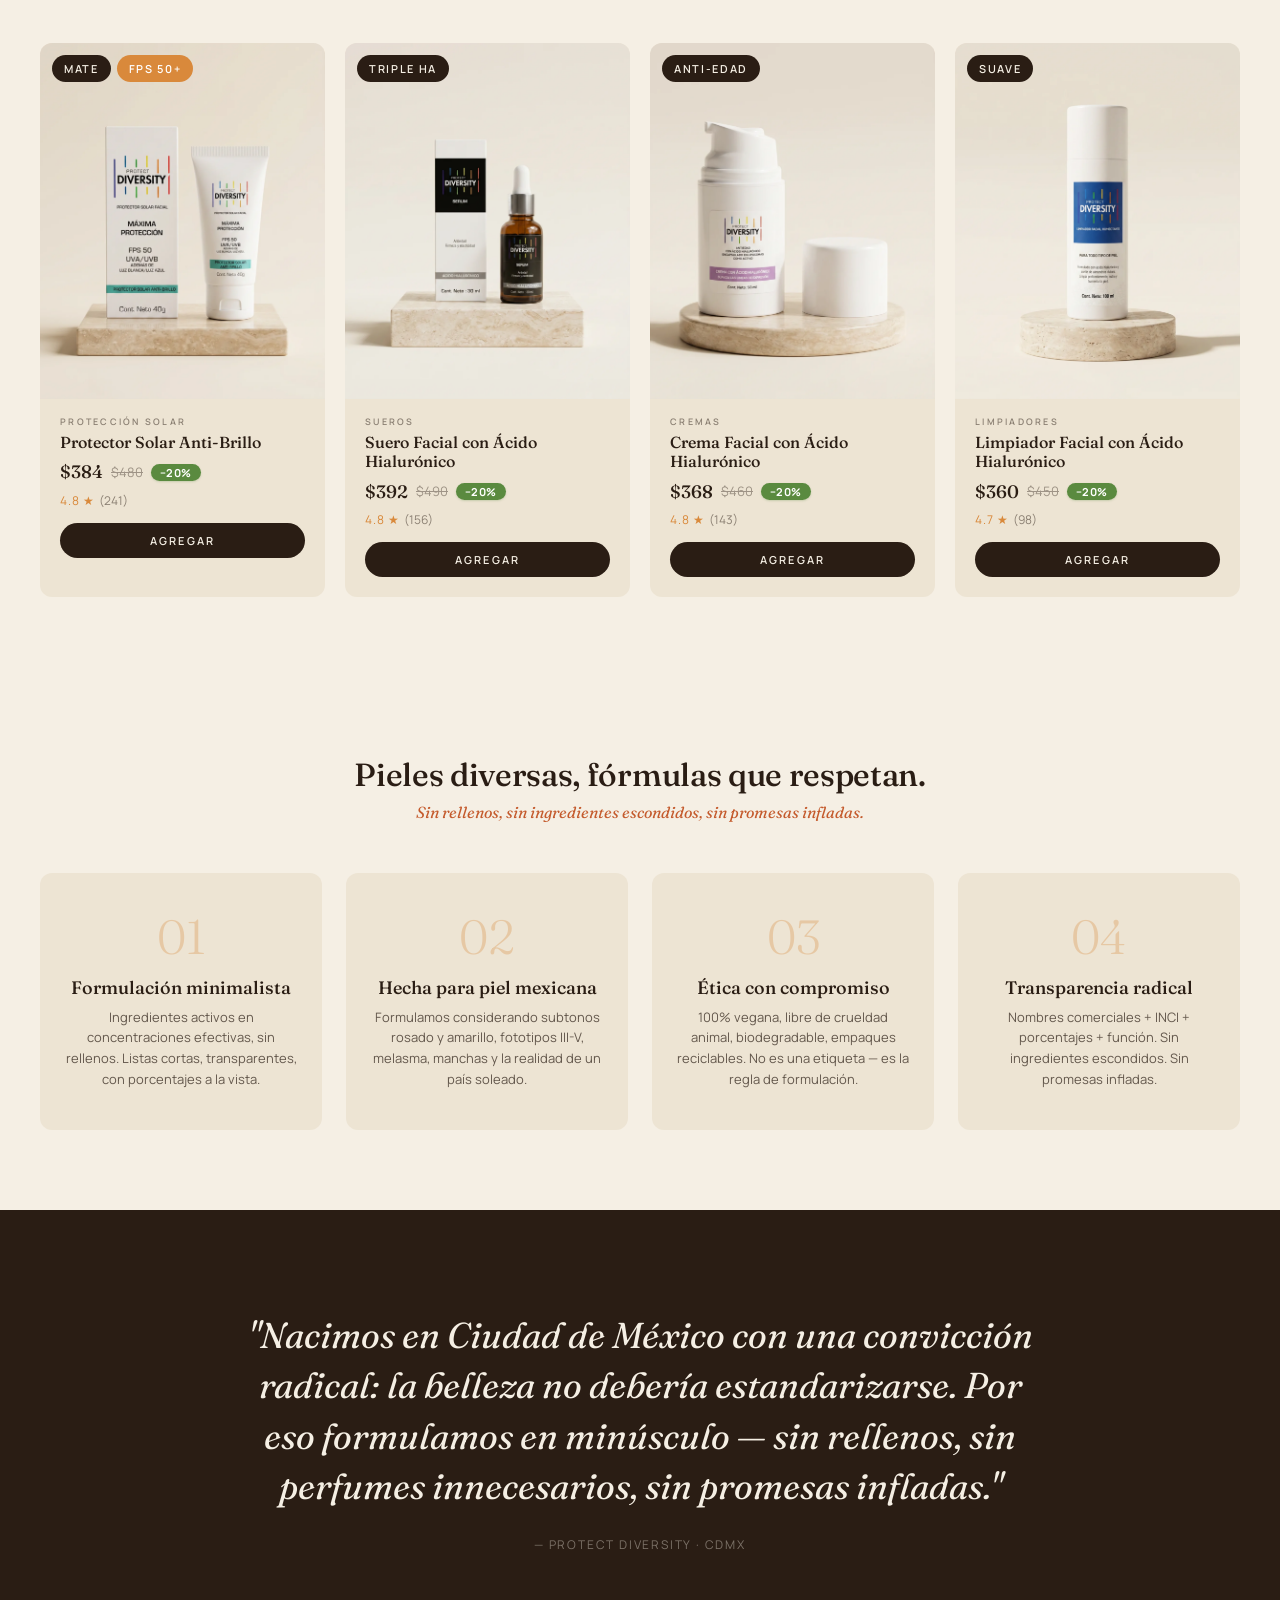
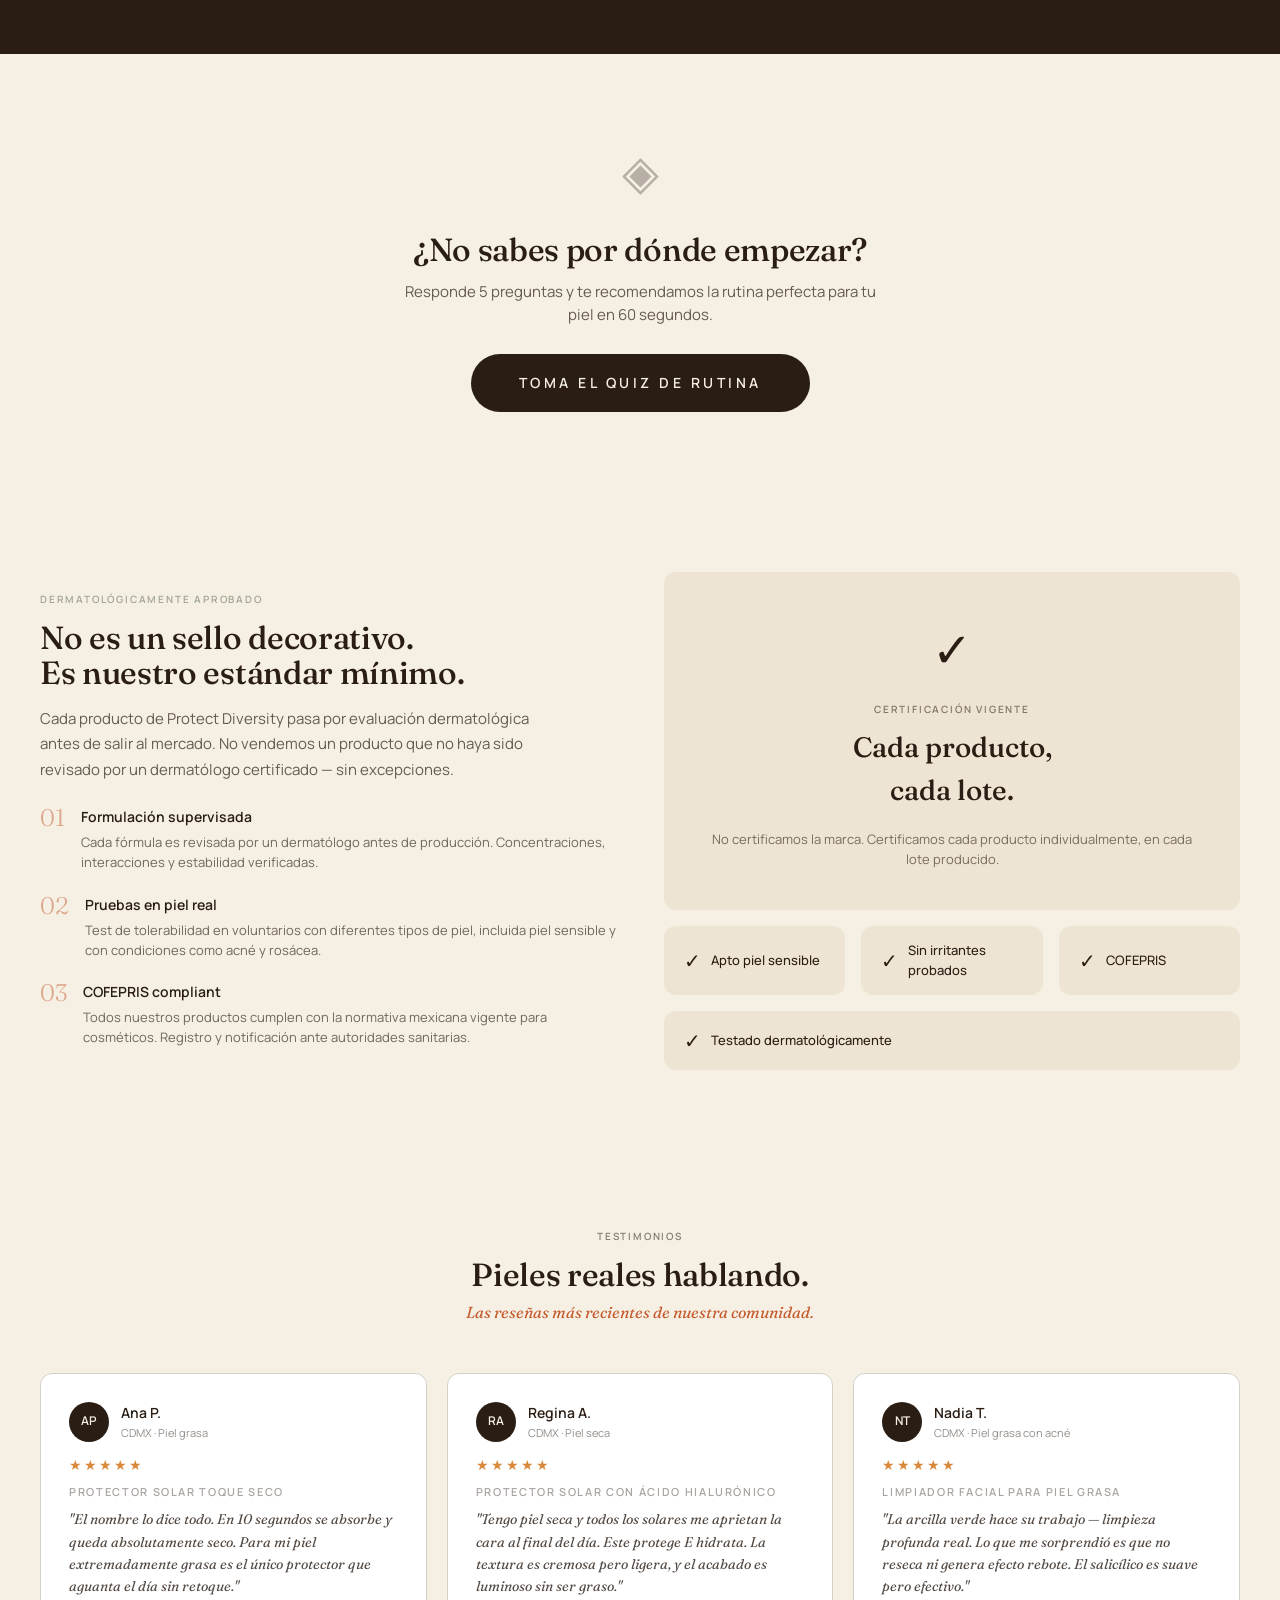
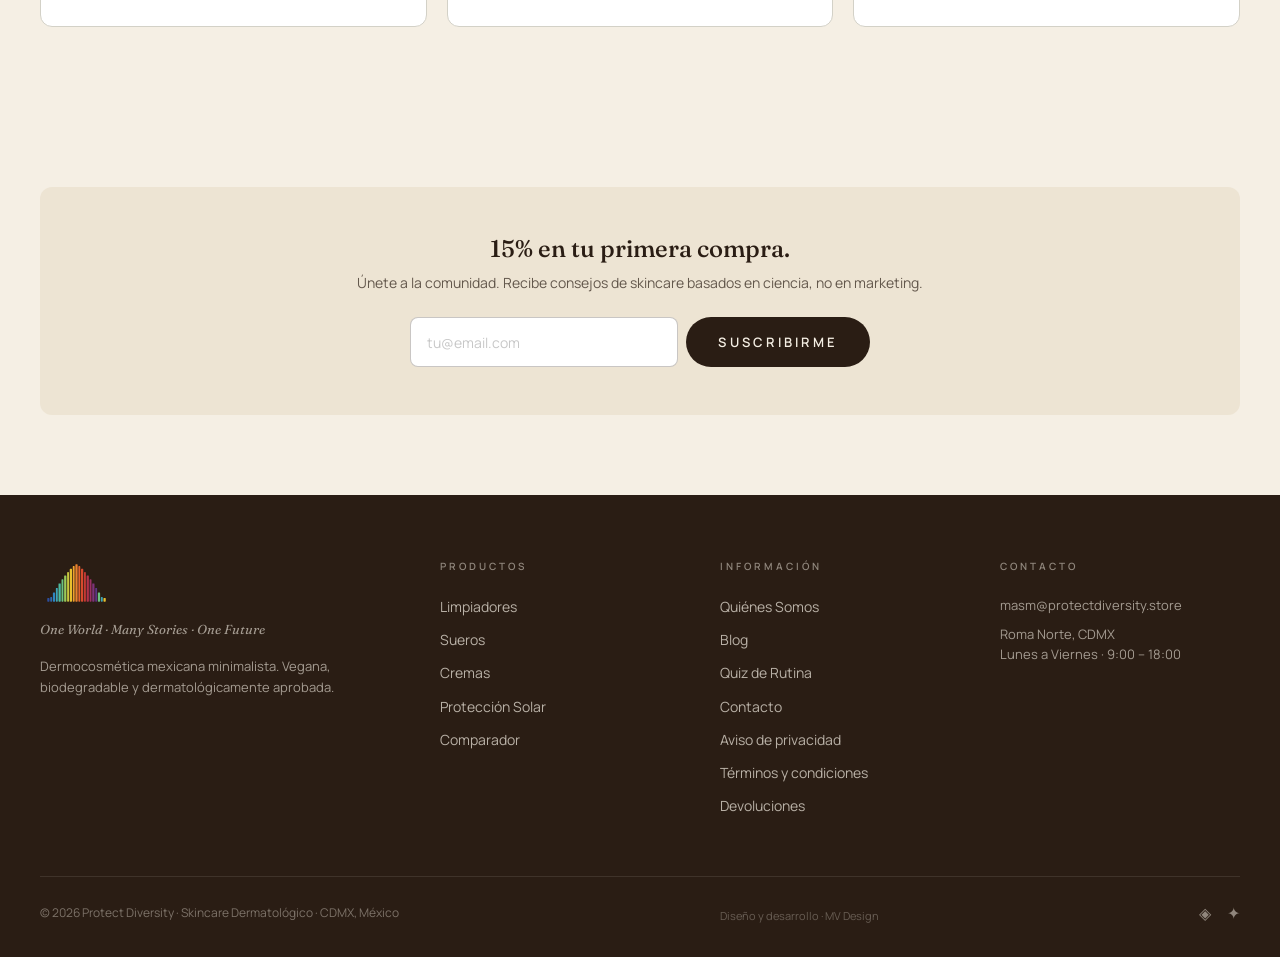
==== commit 4653b043: "Home bestsellers: actualizar precio Limpiador HA $376/$470 → $360/$450 (alineado a Excel cliente)" ====
--- a/index.html
+++ b/index.html
@@ -601,13 +601,13 @@
           <p class="product-card-category">LIMPIADORES</p>
           <h3 class="product-card-name">Limpiador Facial con Ácido Hialurónico</h3>
           <div class="product-card-price">
-            <span class="current">$376</span><span class="compare">$470</span><span class="discount">−20%</span>
+            <span class="current">$360</span><span class="compare">$450</span><span class="discount">−20%</span>
           </div>
           <div class="product-card-rating">
             <span class="stars" style="color:var(--ocre)">4.7 ★</span>
             <span class="score" style="font-size:12px;opacity:0.5;">(98)</span>
           </div>
-          <button class="product-card-btn" data-add-to-cart data-product-id="LI-HIALURONICO" data-product-name="Limpiador Facial con Ácido Hialurónico" data-product-price="376">AGREGAR</button>
+          <button class="product-card-btn" data-add-to-cart data-product-id="LI-HIALURONICO" data-product-name="Limpiador Facial con Ácido Hialurónico" data-product-price="360">AGREGAR</button>
         </div>
       </a>
 
--- a/css/global.css
+++ b/css/global.css
@@ -769,9 +769,16 @@
   opacity: 0.4;
 }
 .product-card-price .discount {
-  font-size: 10px;
-  font-weight: 600;
-  color: var(--salvia);
+  font-size: 11px;
+  font-weight: 700;
+  color: #FFFFFF;
+  background: #5A8A3F;
+  padding: 3px 9px;
+  border-radius: 999px;
+  letter-spacing: 0.04em;
+  line-height: 1;
+  box-shadow: 0 1px 2px rgba(90, 138, 63, 0.25);
+  display: inline-block;
 }
 .product-card-rating {
   display: flex;
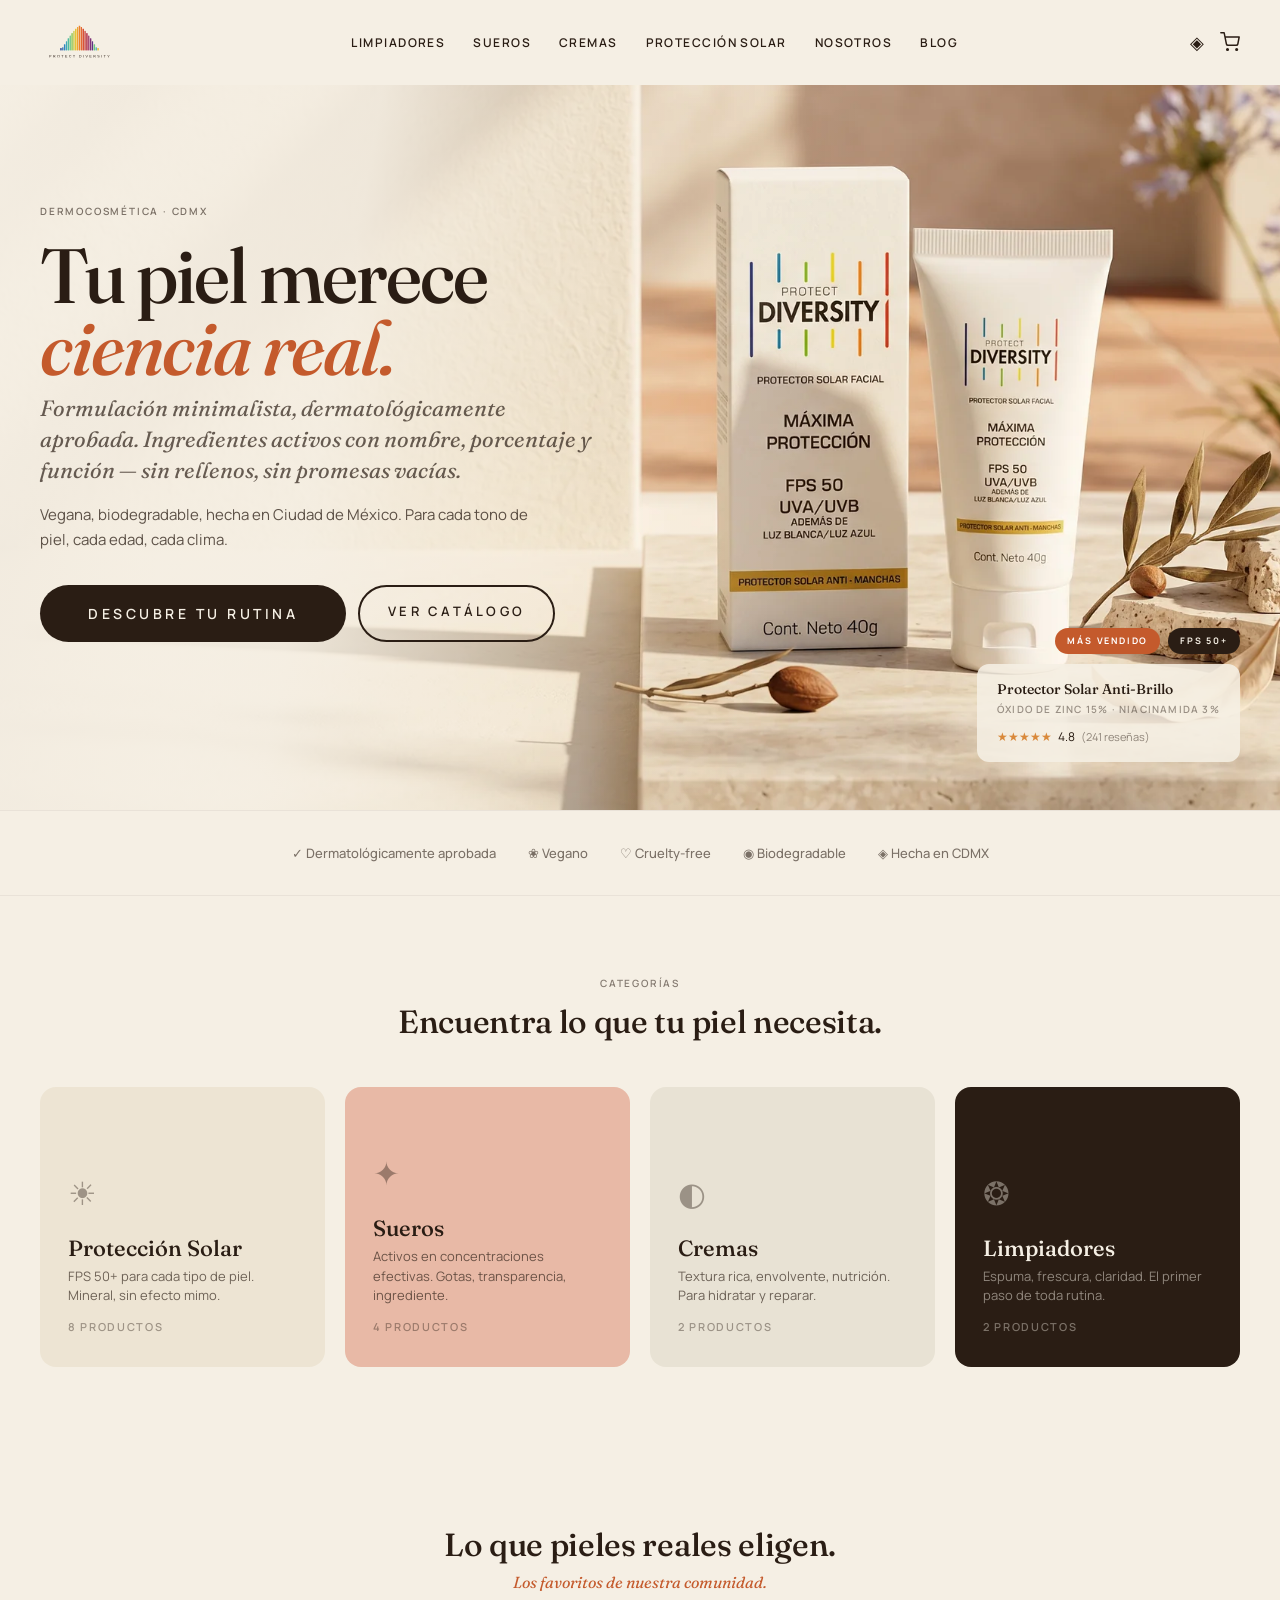
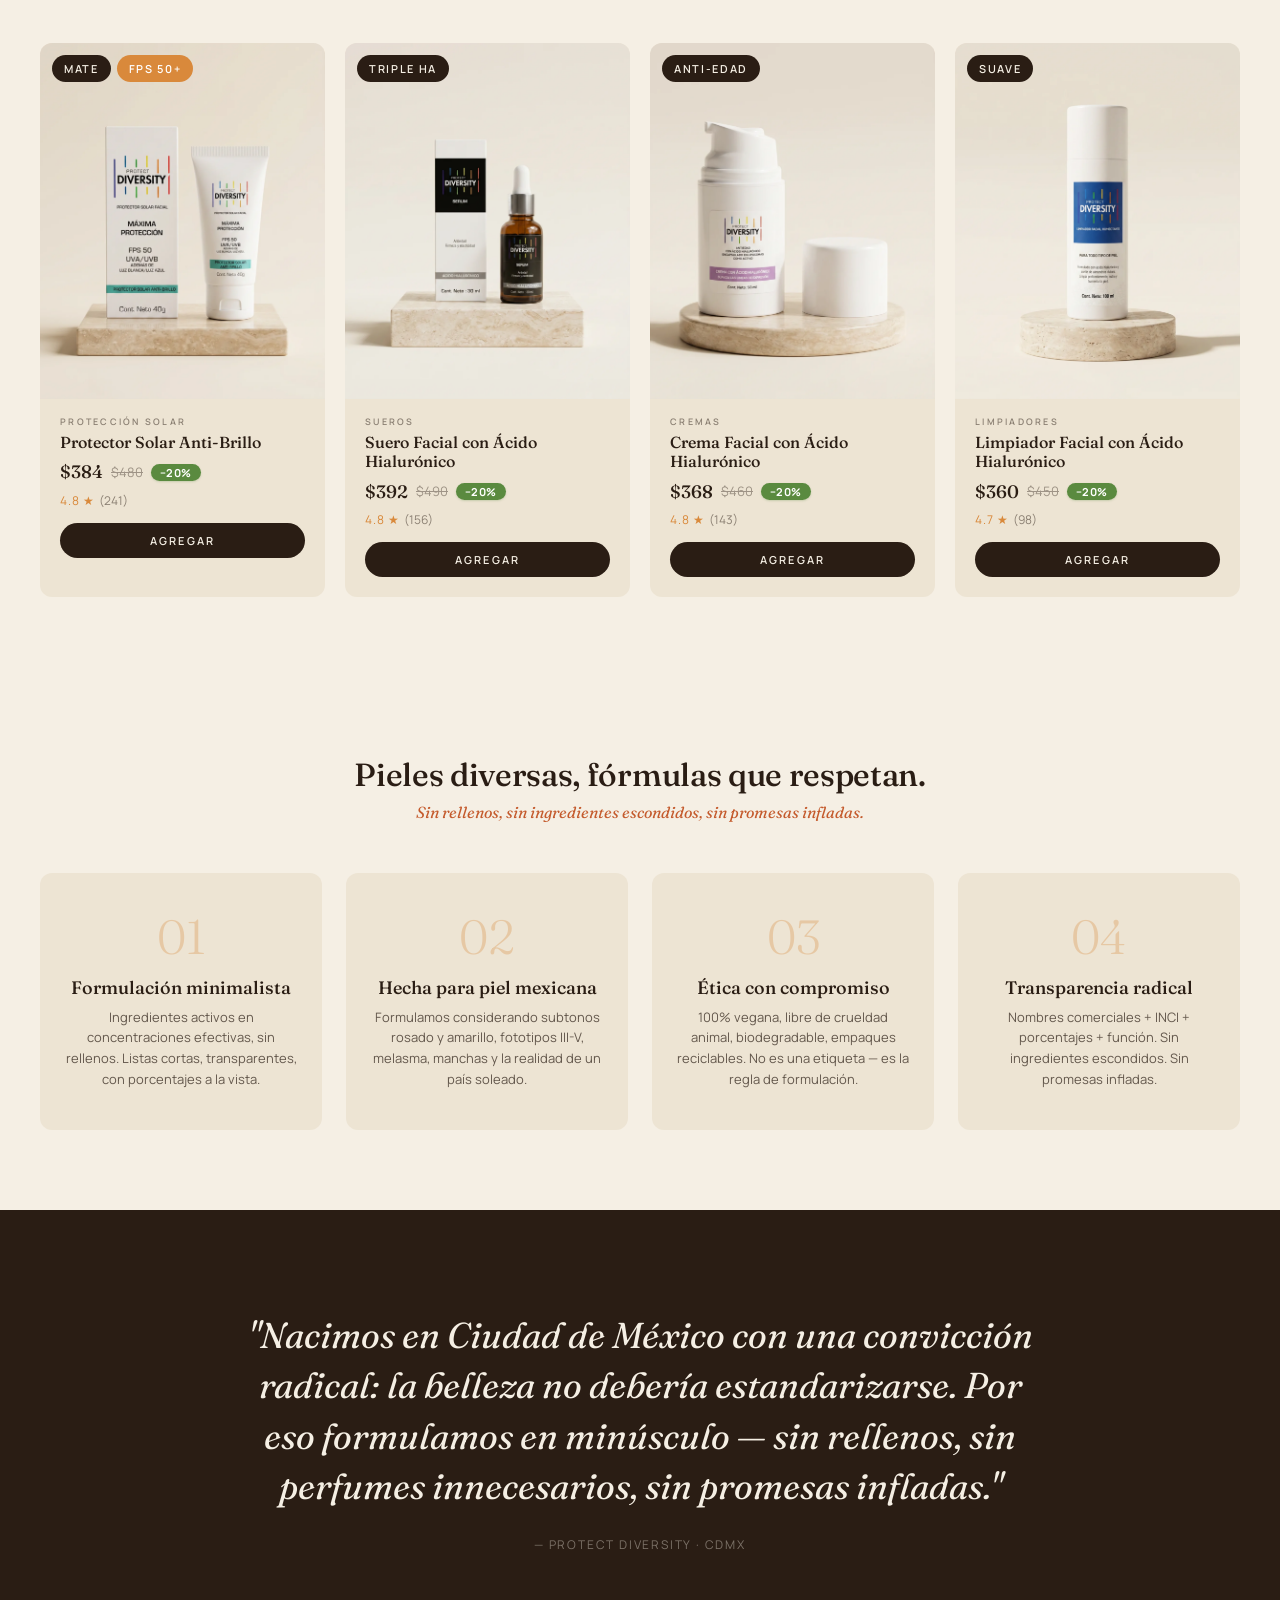
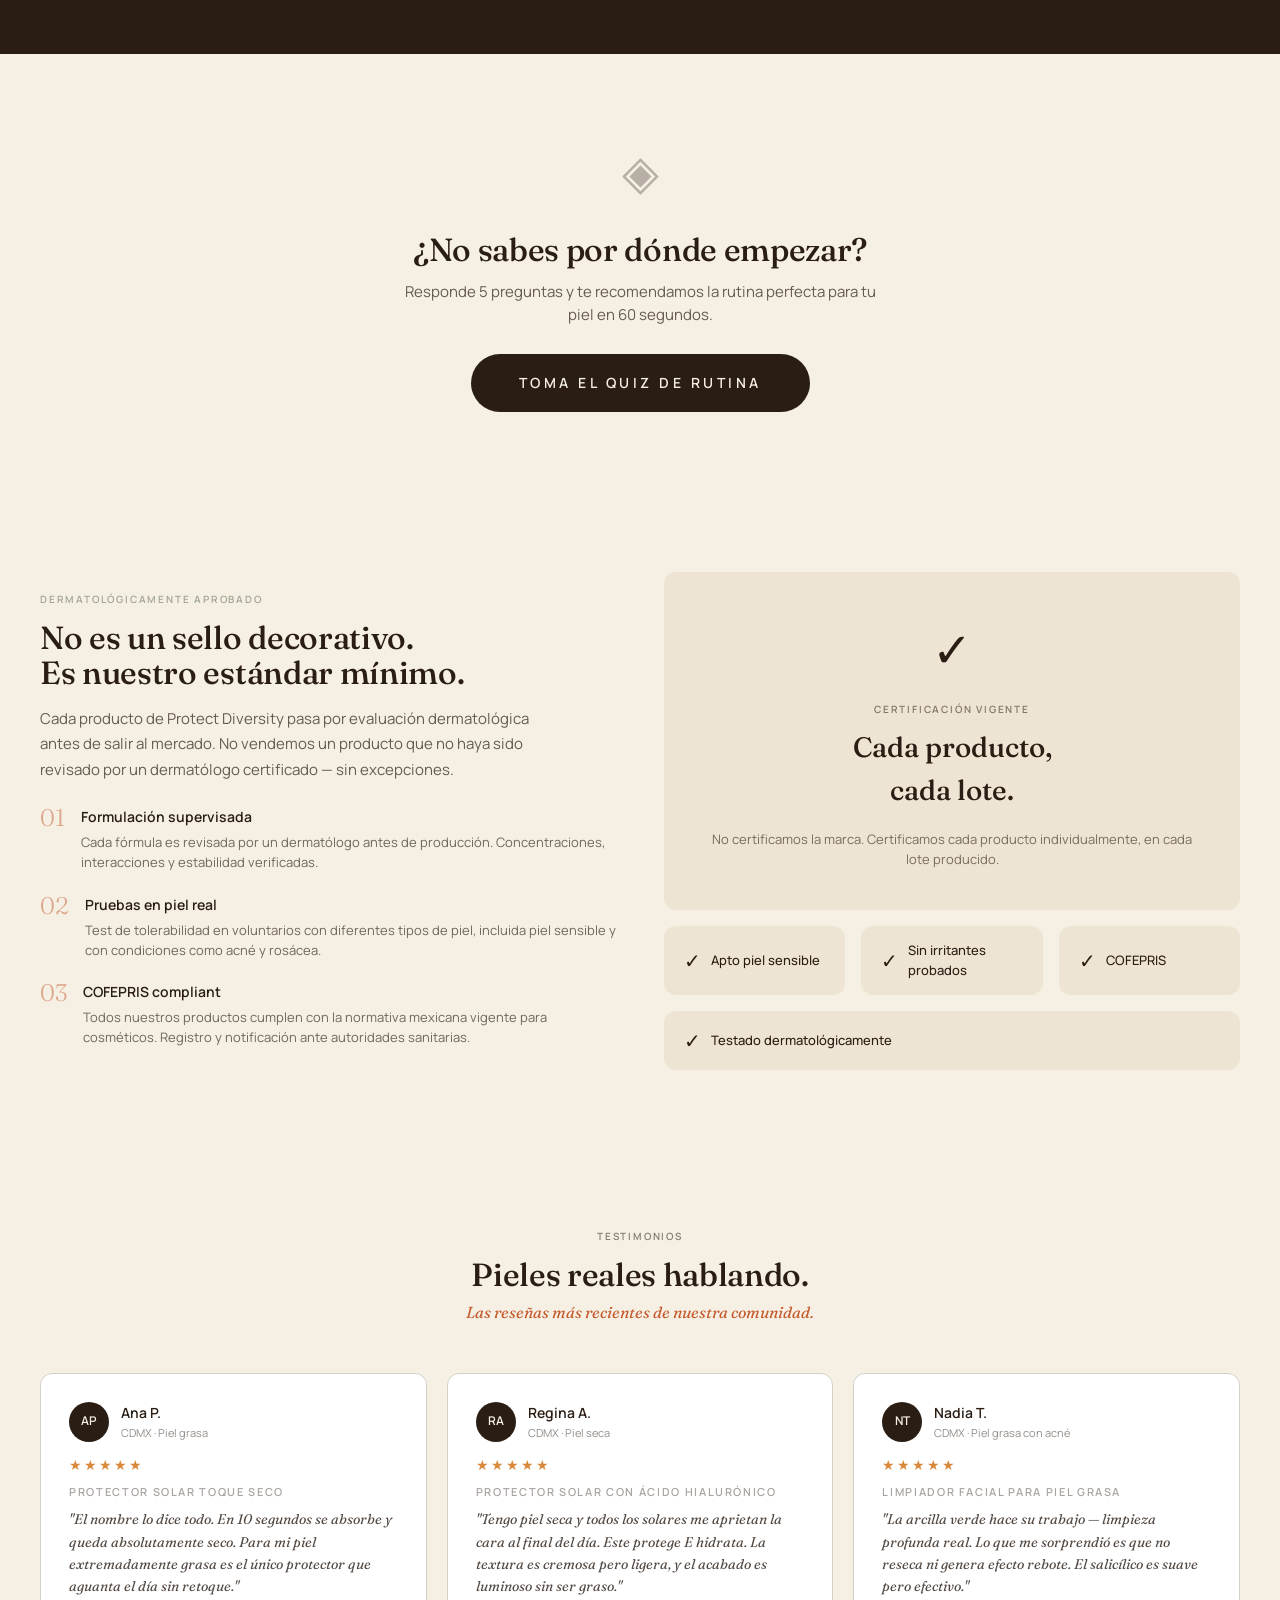
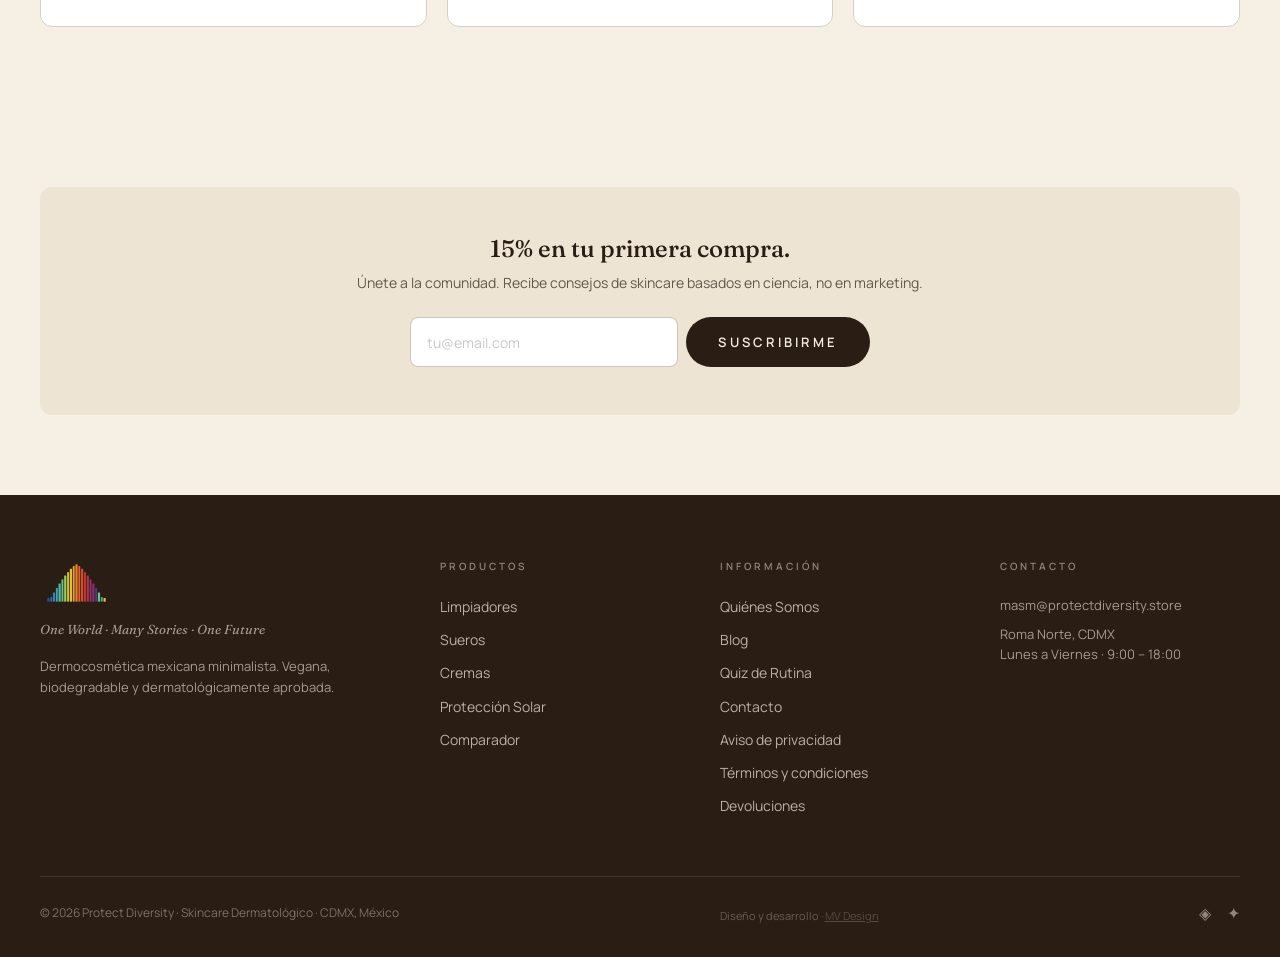
==== commit 4390c350: "feat: enlazar 'MV Design' del footer al Instagram de MV Design (nueva pestaña) Co-Authored-By: Claud" ====
--- a/index.html
+++ b/index.html
@@ -13,7 +13,6 @@
 <meta name="twitter:card" content="summary_large_image">
 <meta name="twitter:title" content="Protect Diversity — Skincare Dermatológico · CDMX">
 <meta name="twitter:description" content="Dermocosmética mexicana minimalista. Vegana, biodegradable y dermatológicamente aprobada. Formulada para la diversidad real de pieles mexicanas.">
-<meta name="description" content="Dermocosmética mexicana minimalista. Vegana, biodegradable y dermatológicamente aprobada. Formulada para la diversidad real de pieles mexicanas.">
 <link rel="preconnect" href="https://fonts.googleapis.com">
 <link rel="preconnect" href="https://fonts.gstatic.com" crossorigin>
 <link href="https://fonts.googleapis.com/css2?family=Fraunces:ital,opsz,wght@0,9..144,300;0,9..144,400;0,9..144,500;0,9..144,600;1,9..144,400;1,9..144,500&family=Manrope:wght@300;400;500;600;700&display=swap" rel="stylesheet">
@@ -779,7 +778,7 @@
     </div>
     <div class="footer-bottom">
       <p>© 2026 Protect Diversity · Skincare Dermatológico · CDMX, México</p>
-        <p style="margin-top:6px;font-size:11px;opacity:0.3;">Diseño y desarrollo · MV Design</p>
+        <p style="margin-top:6px;font-size:11px;opacity:0.3;">Diseño y desarrollo · <a href="https://www.instagram.com/mvdesign.mkt" target="_blank" rel="noopener" style="color:inherit;text-decoration:underline;">MV Design</a></p>
       <div class="footer-social">
         <a href="#" aria-label="Instagram">◈</a>
         <a href="#" aria-label="TikTok">✦</a>
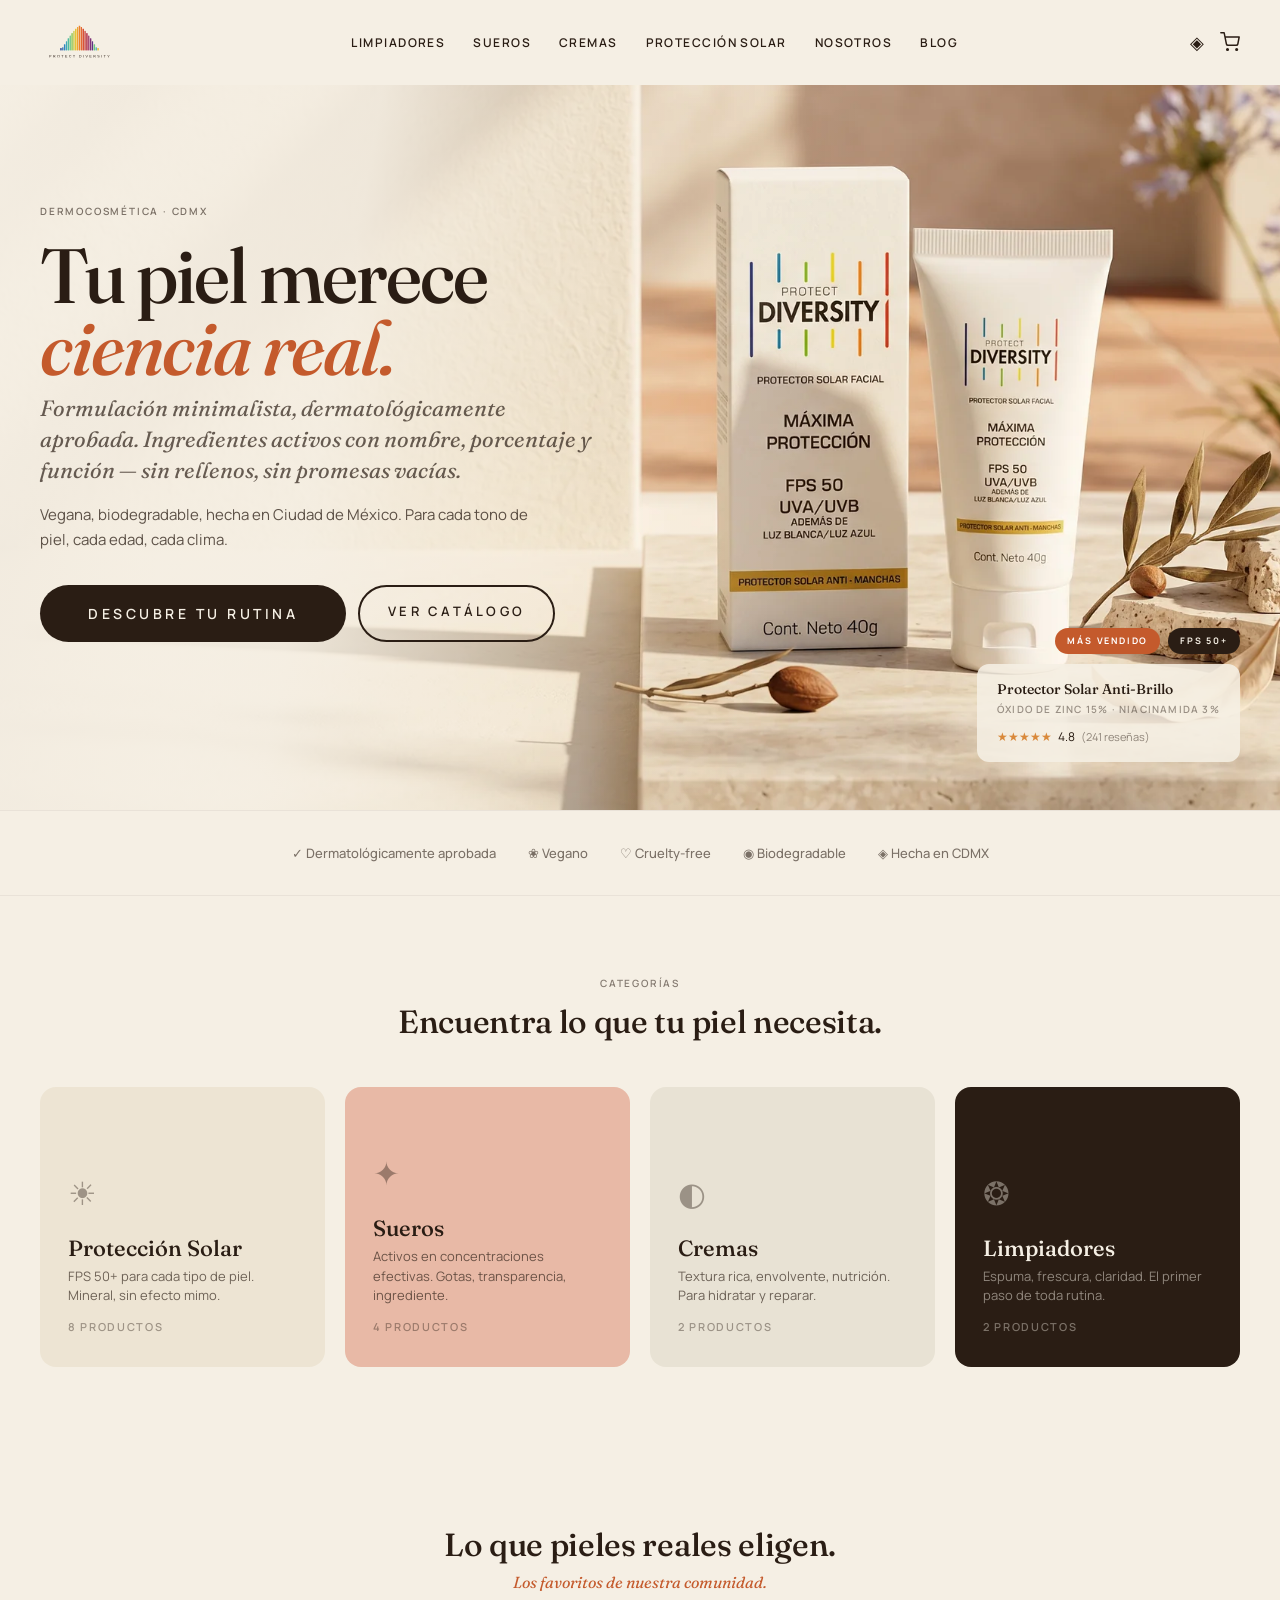
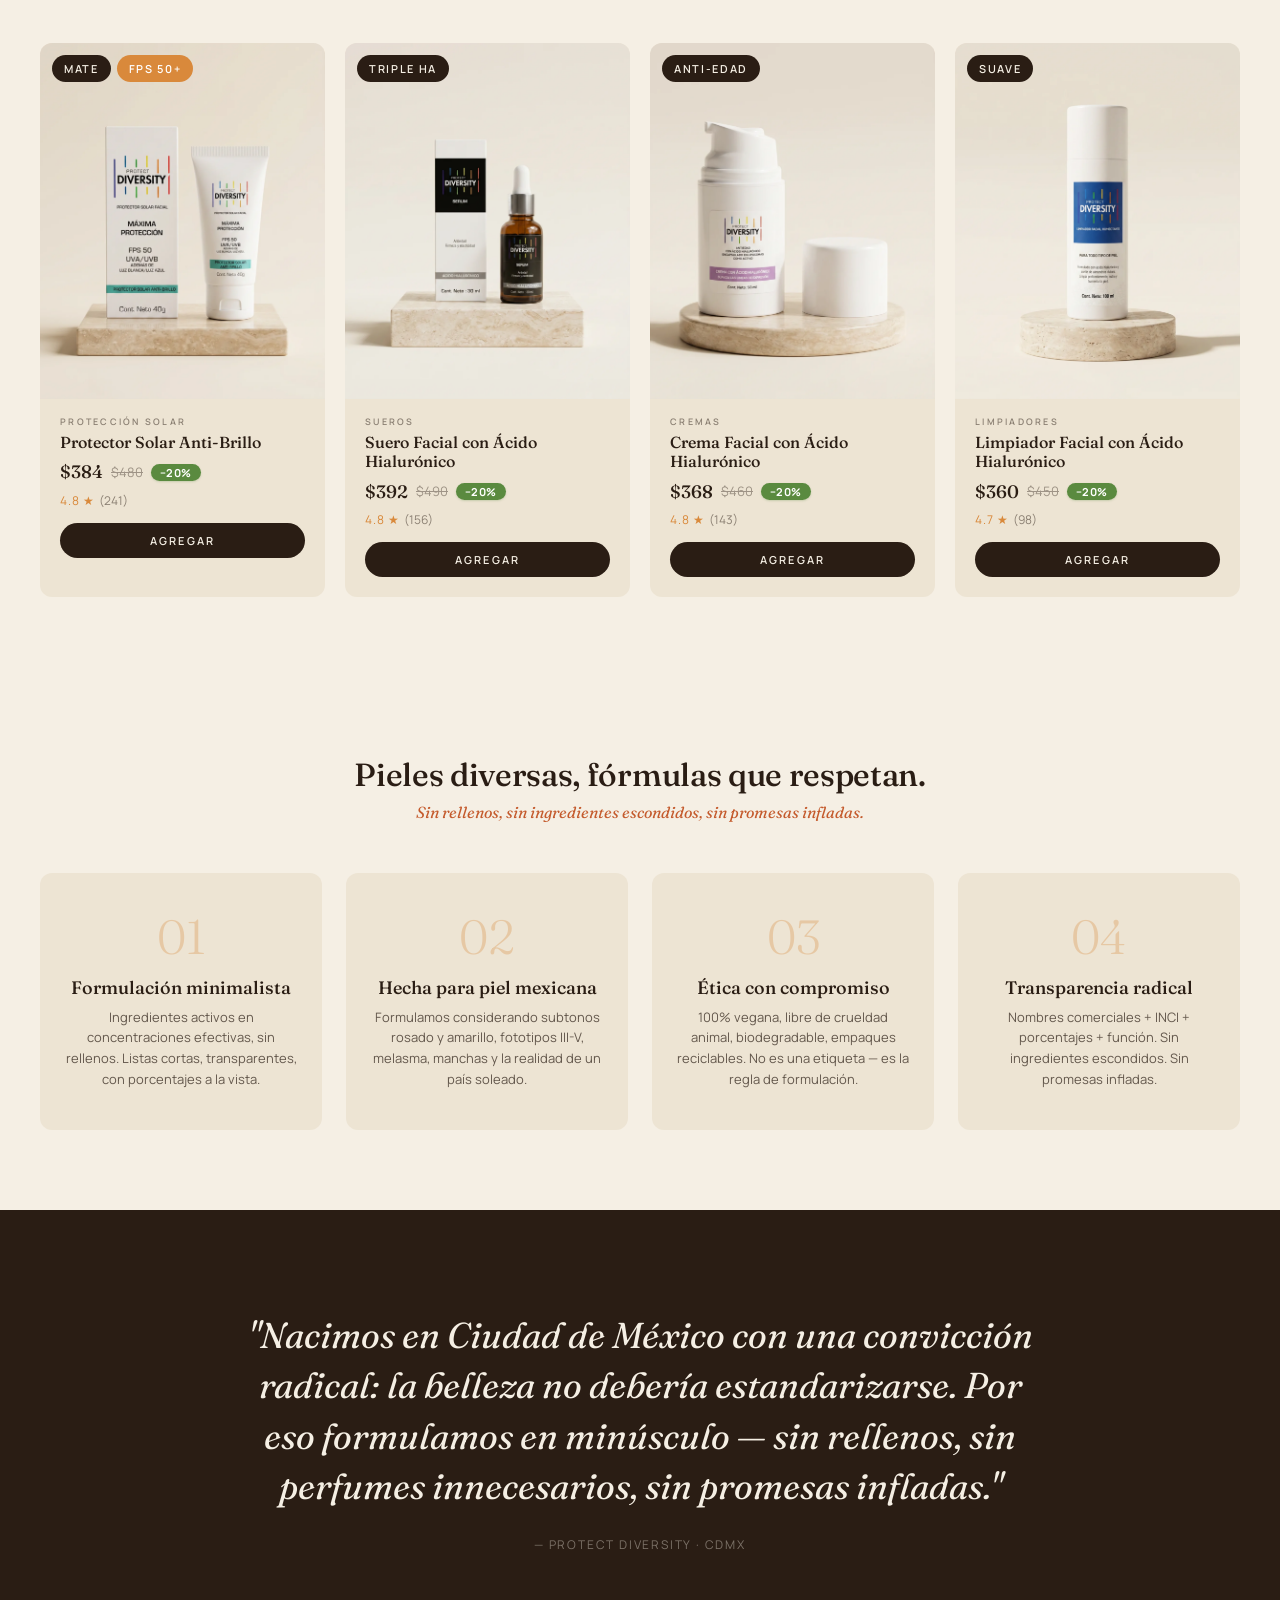
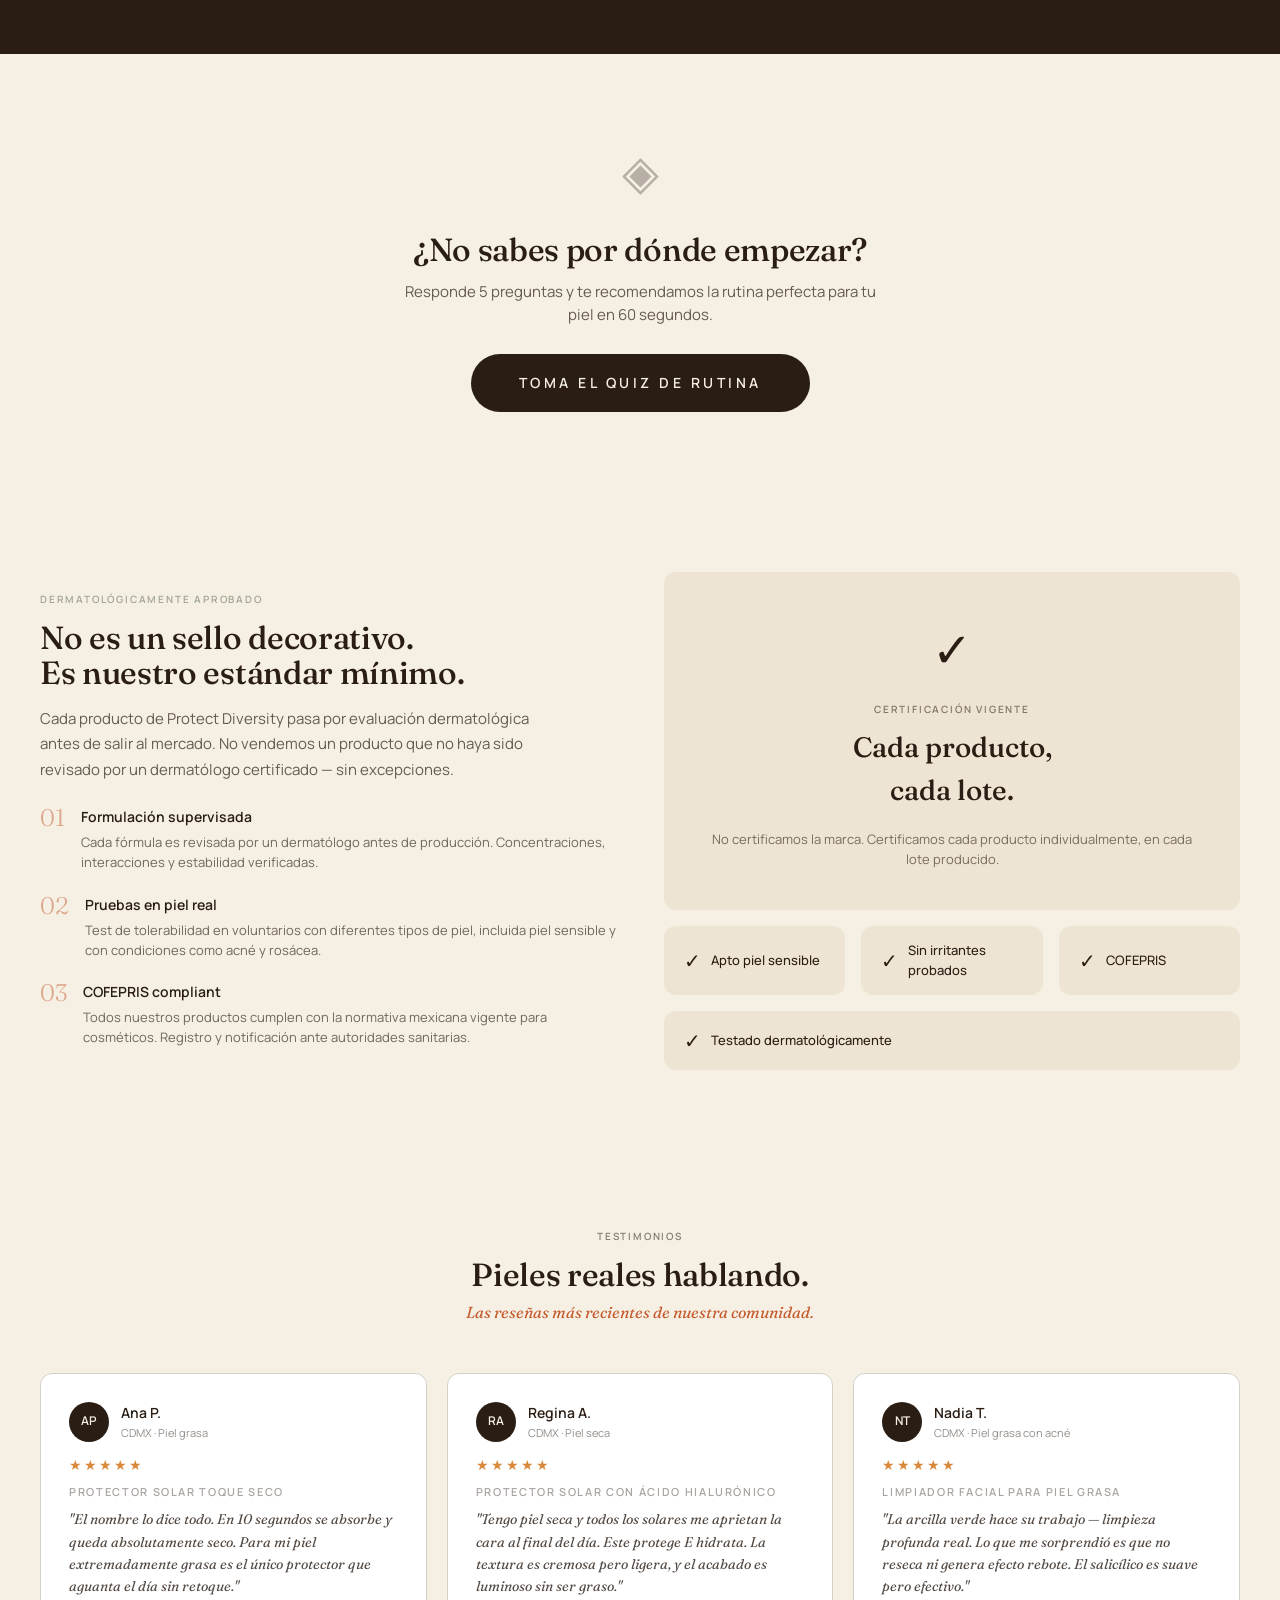
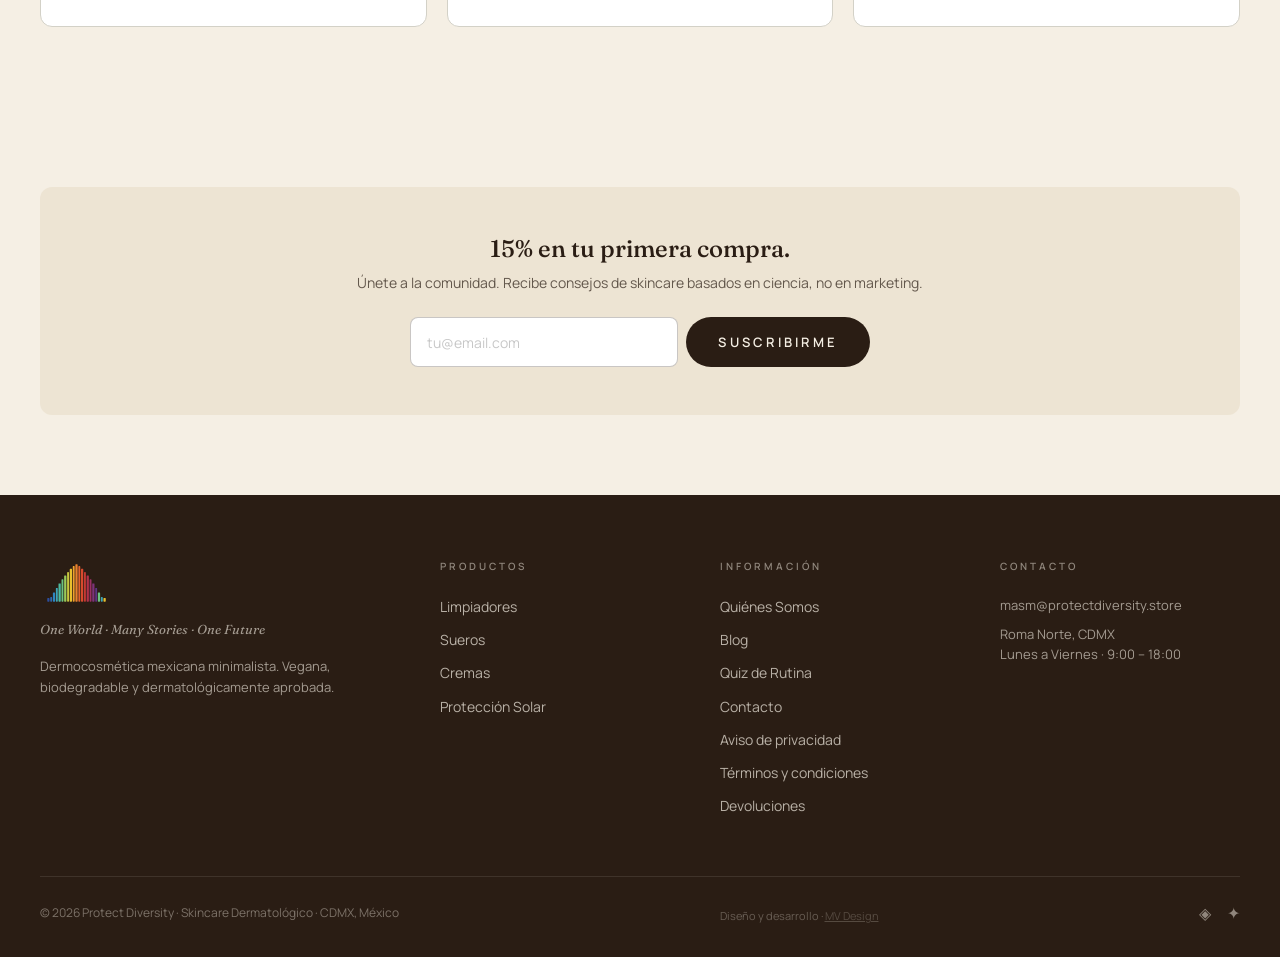
==== commit d4449eec: "remove: eliminar comparador (página y enlaces) Co-Authored-By: Claude Opus 4.8 <noreply@anthropic.co" ====
--- a/index.html
+++ b/index.html
@@ -755,7 +755,7 @@
         <h4>Productos</h4>
         <ul>
           <li><a href="coleccion.html?cat=limpiadores">Limpiadores</a></li><li><a href="coleccion.html?cat=sueros">Sueros</a></li><li><a href="coleccion.html?cat=cremas">Cremas</a></li><li><a href="coleccion.html?cat=proteccion-solar">Protección Solar</a></li>
-          <li><a href="comparador.html">Comparador</a></li>
+          
         </ul>
       </div>
       <div class="footer-col">
